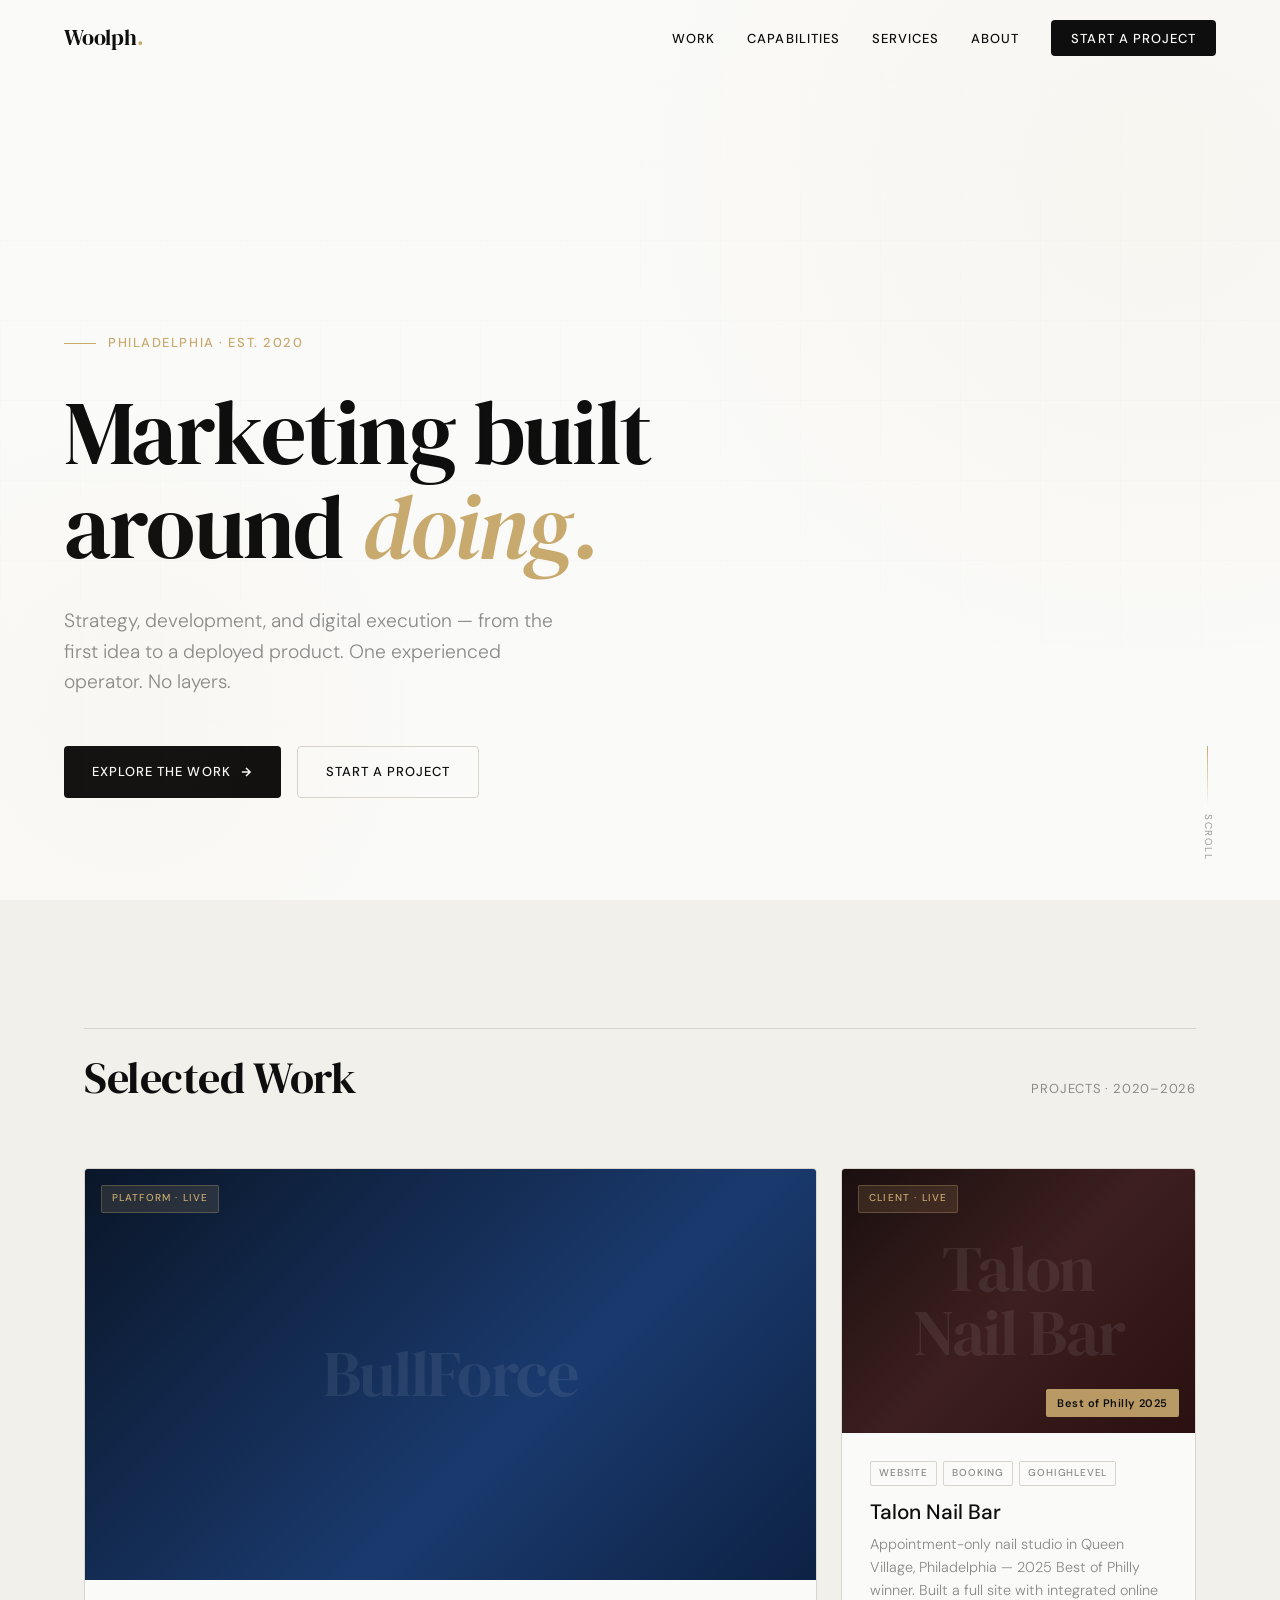
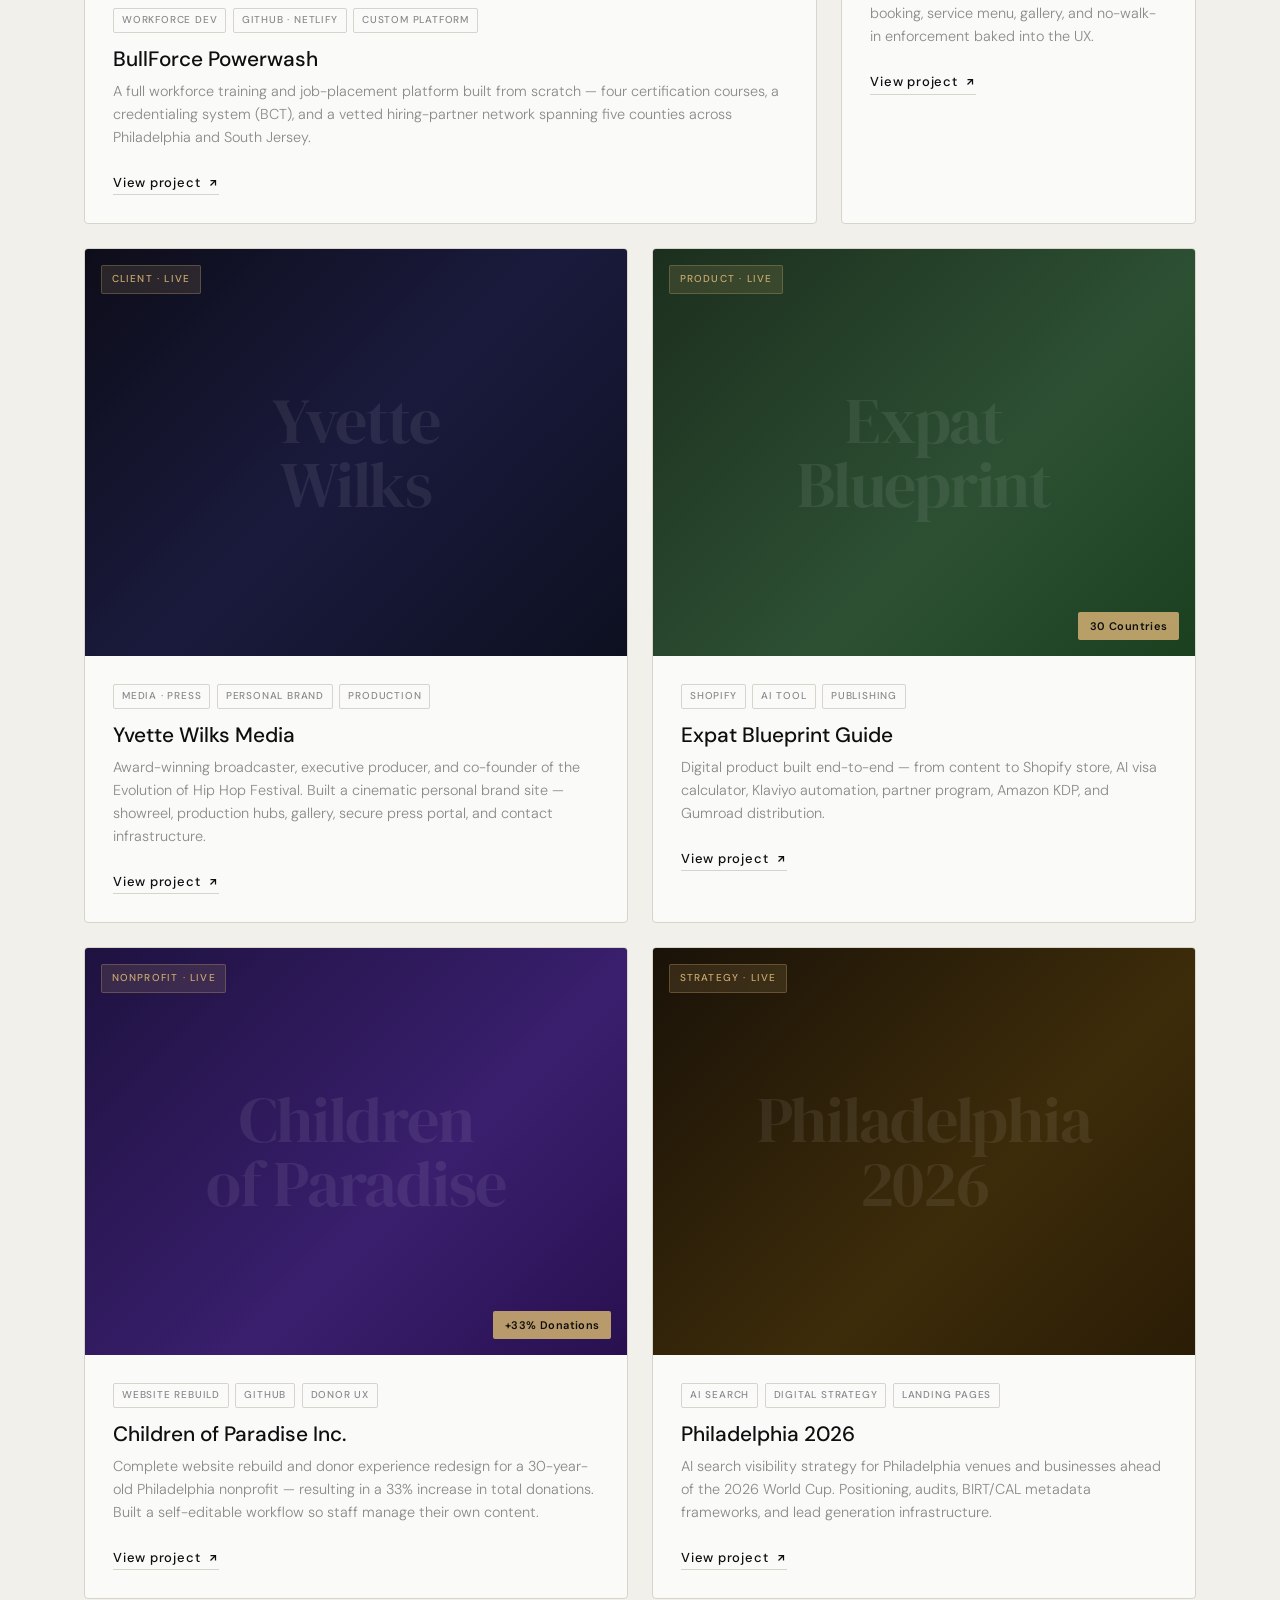
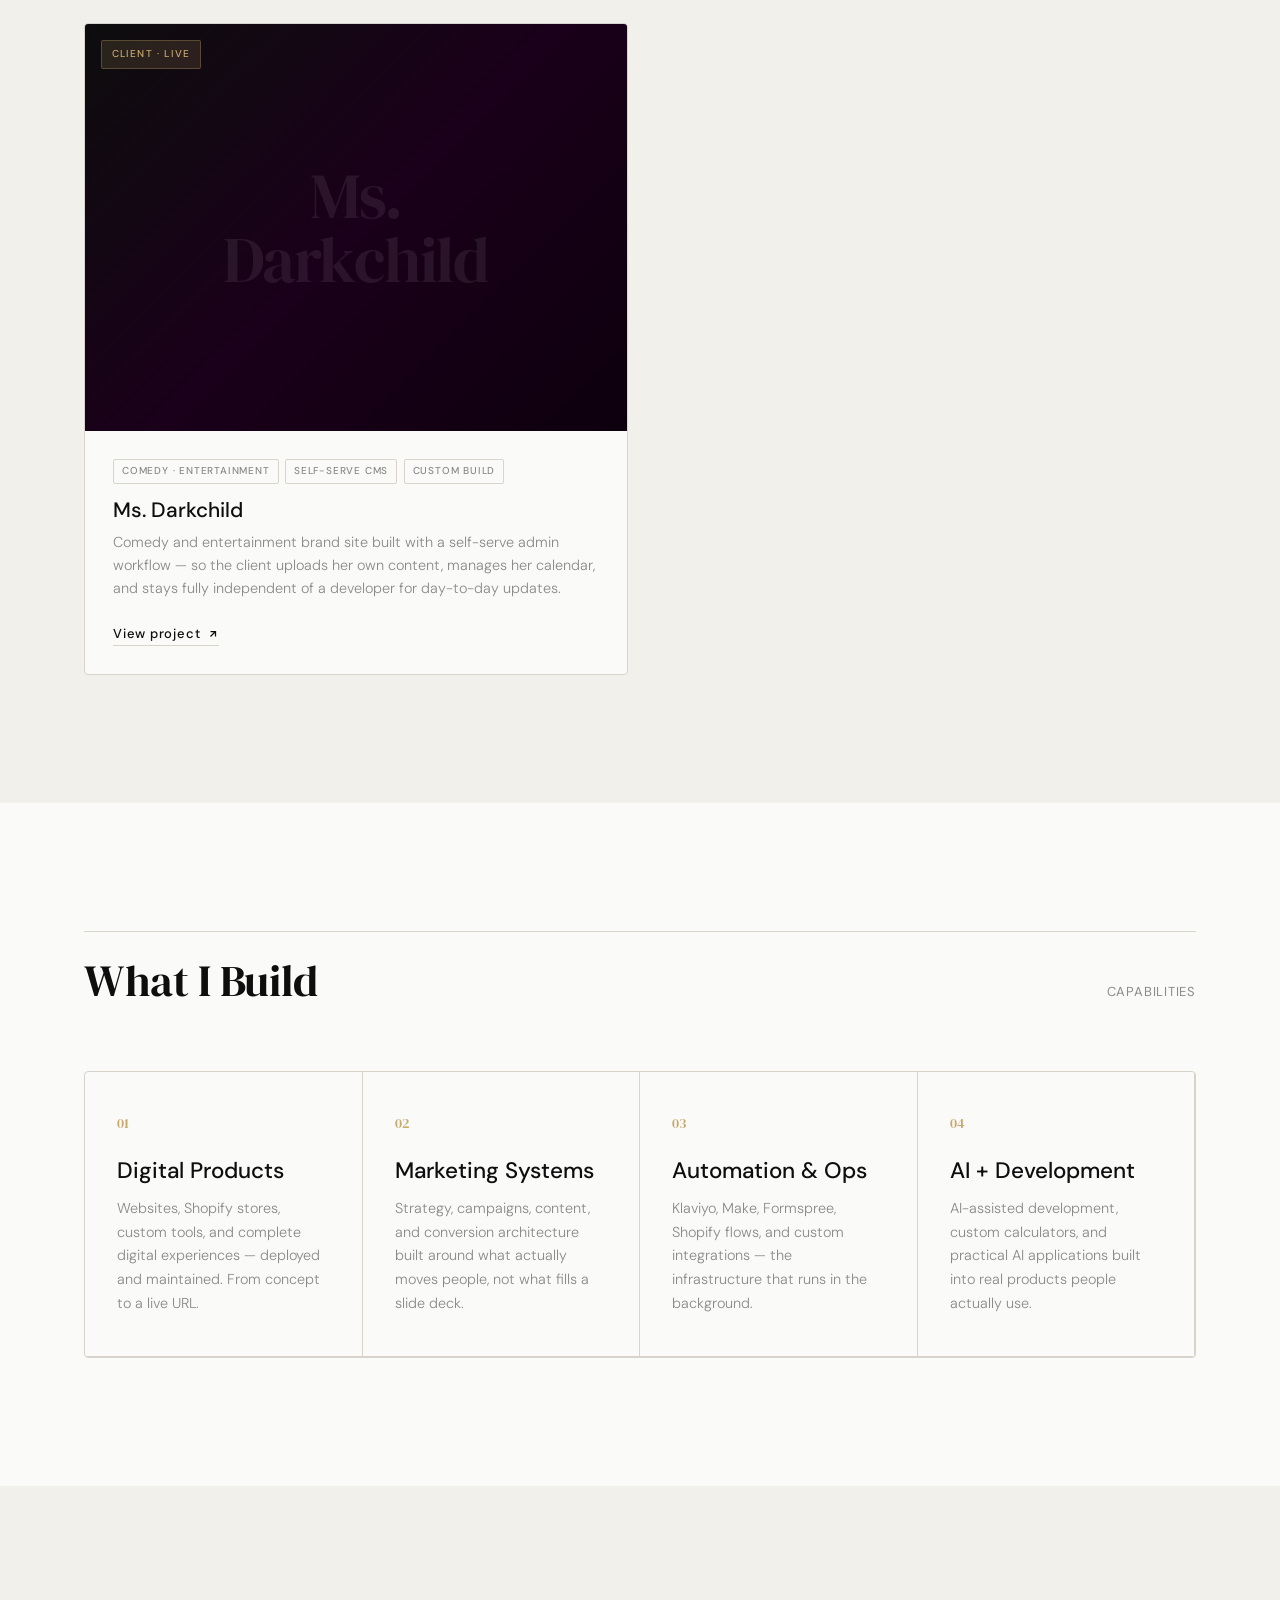
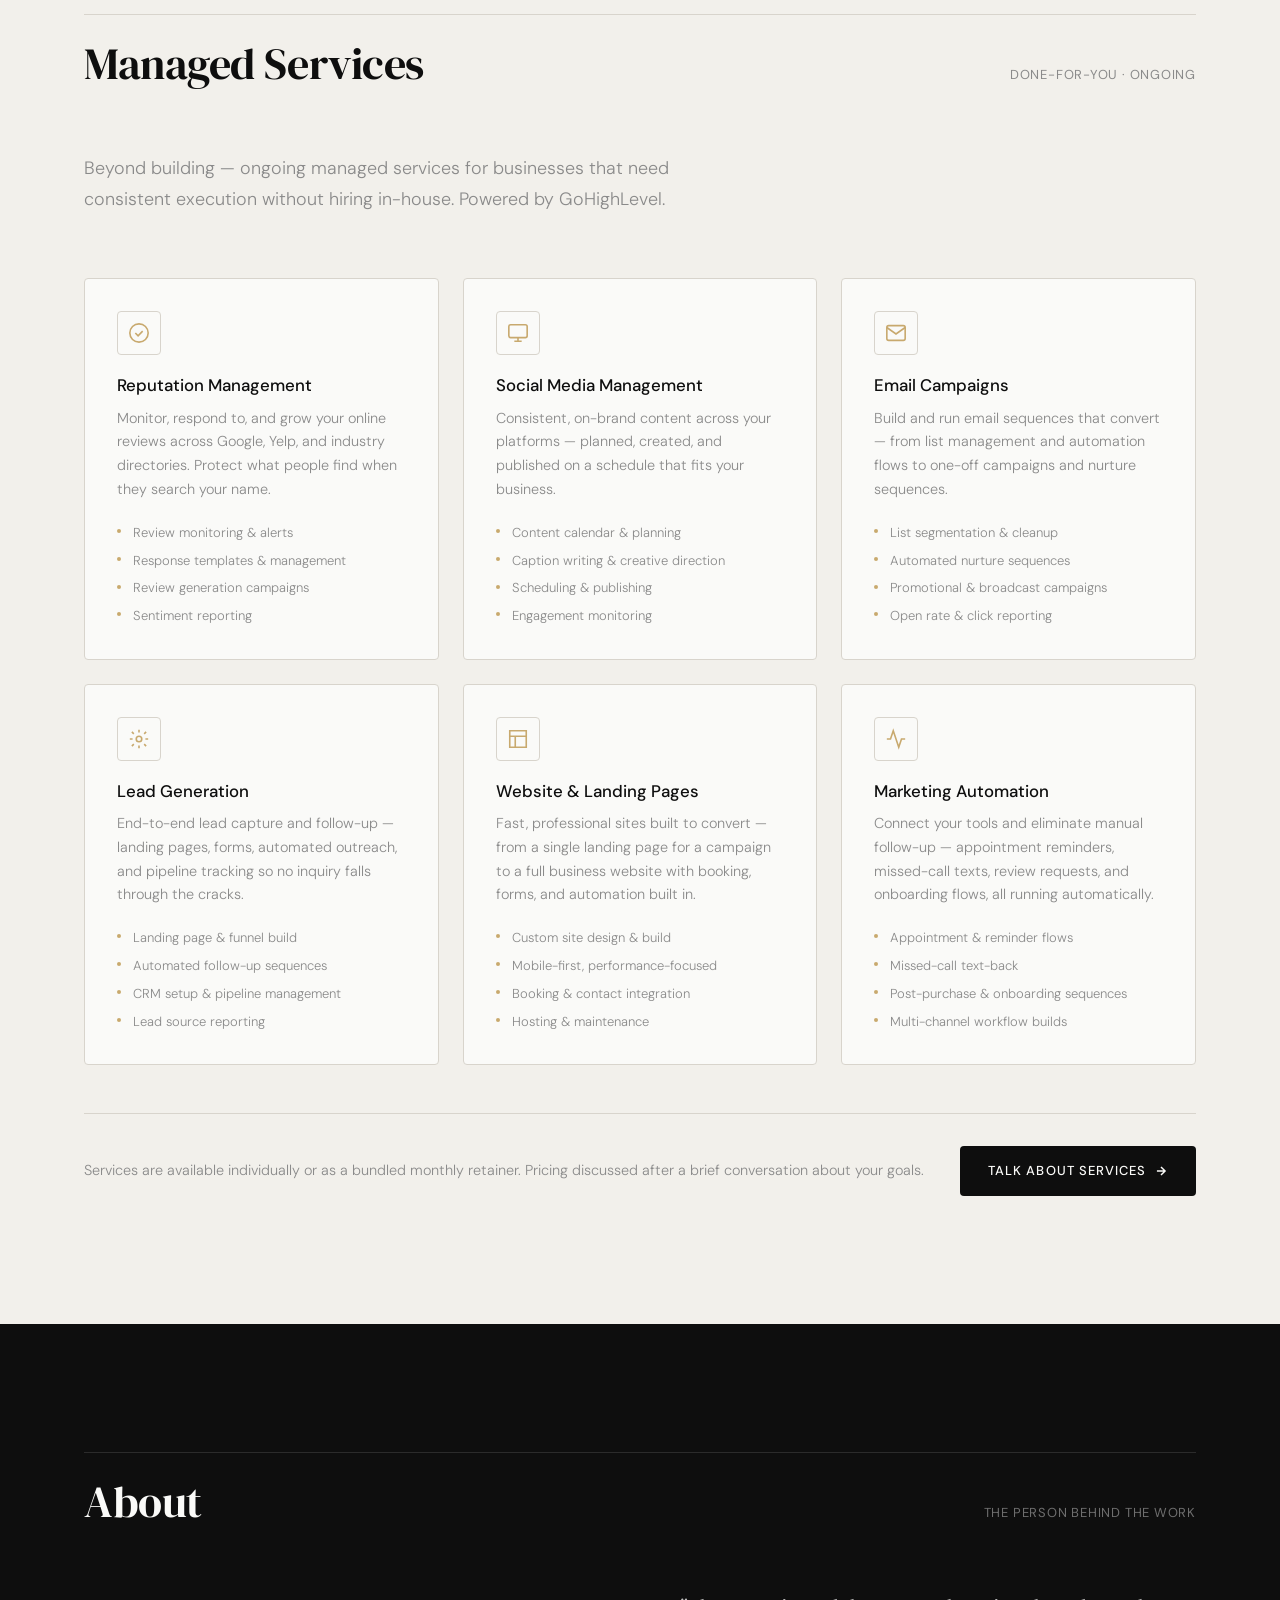
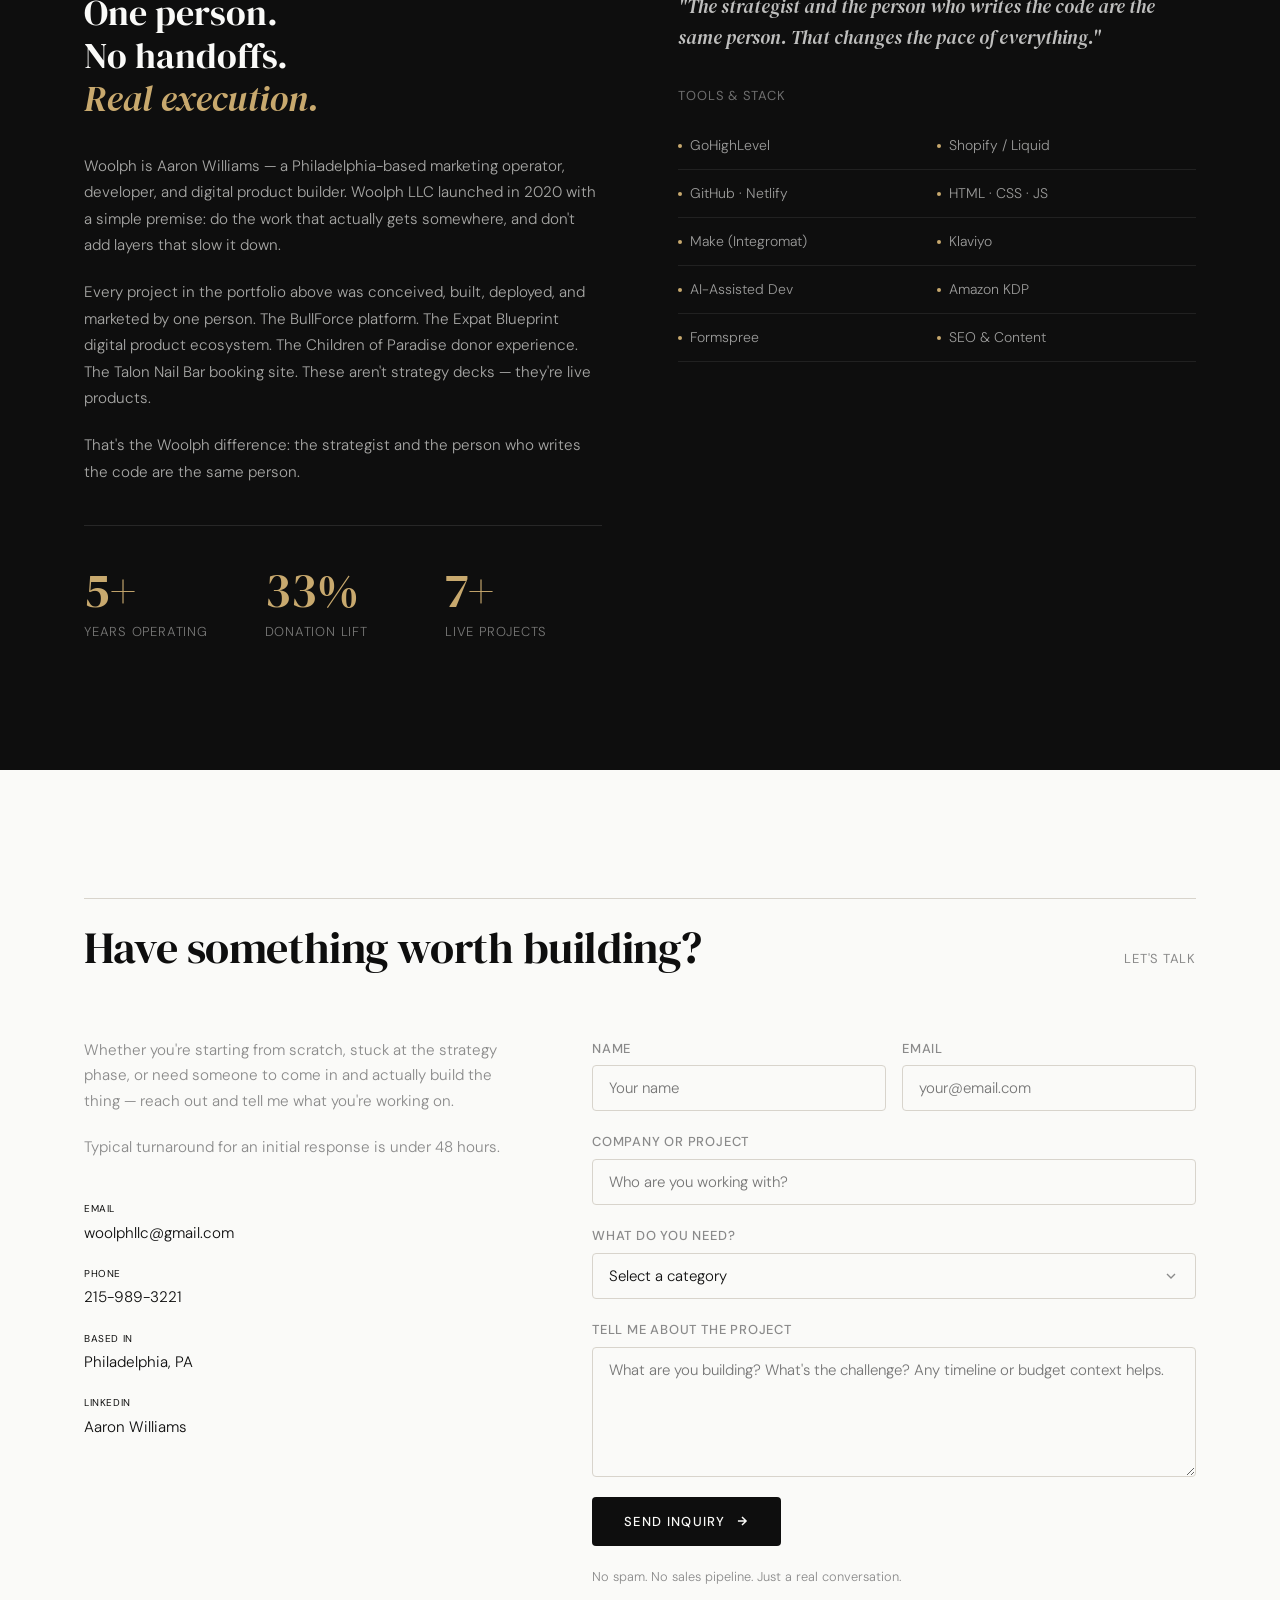
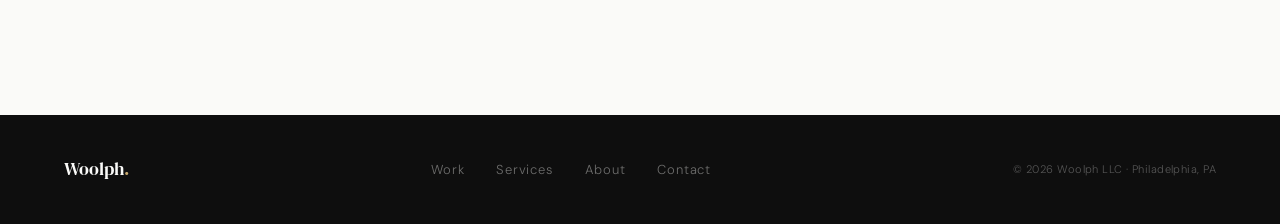
==== index.html @ f4474ef0 "Update Open Graph image and stylesheet/script paths" ====
<!DOCTYPE html>
<html lang="en">
<head>
  <meta charset="UTF-8" />
  <meta name="viewport" content="width=device-width, initial-scale=1.0" />
  <meta name="description" content="Woolph — Independent marketing strategy, development, and digital execution. Built from Philadelphia." />
  <meta name="theme-color" content="#0E0E0E" />

  <!-- Open Graph -->
  <meta property="og:title" content="Woolph — Marketing Built Around Doing" />
  <meta property="og:description" content="Independent marketing strategy, development, and digital execution for businesses and ideas that need to get somewhere." />
  <meta property="og:type" content="website" />
  <meta property="og:url" content="https://woolph.marketing" />
  <meta property="og:image" content="https://woolph.marketing/images/og-image.png" />
  <meta property="og:image:type" content="image/png" />
  <meta property="og:image:width" content="1200" />
  <meta property="og:image:height" content="630" />
  <meta property="og:image:alt" content="Woolph — Marketing built around doing." />

  <title>Woolph — Marketing Built Around Doing</title>

  <link rel="preconnect" href="https://fonts.googleapis.com" />
  <link rel="preconnect" href="https://fonts.gstatic.com" crossorigin />
  <link rel="stylesheet" href="style.css" />
</head>

<body>

  <!-- ═══════════════════════════════════════
       NAV
  ══════════════════════════════════════════ -->
  <nav id="nav" role="navigation" aria-label="Main navigation">
    <a href="#hero" class="nav-logo" aria-label="Woolph home">Woolph<span>.</span></a>

    <ul class="nav-links" role="list">
      <li><a href="#work">Work</a></li>
      <li><a href="#capabilities">Capabilities</a></li>
      <li><a href="#services">Services</a></li>
      <li><a href="#about">About</a></li>
      <li><a href="#contact" class="nav-cta">Start a project</a></li>
    </ul>

    <button class="nav-toggle" aria-label="Toggle menu" aria-expanded="false">
      <span></span>
      <span></span>
      <span></span>
    </button>
  </nav>

  <!-- ═══════════════════════════════════════
       HERO
  ══════════════════════════════════════════ -->
  <section id="hero" aria-label="Introduction">
    <div class="hero-bg" aria-hidden="true"></div>
    <div class="hero-grid" aria-hidden="true"></div>

    <div class="hero-kicker reveal">
      <span class="eyebrow">Philadelphia · Est. 2020</span>
    </div>

    <h1 class="display hero-headline reveal reveal-delay-1">
      Marketing built<br>around <em>doing.</em>
    </h1>

    <p class="hero-sub reveal reveal-delay-2">
      Strategy, development, and digital execution — from the first idea
      to a deployed product. One experienced operator. No layers.
    </p>

    <div class="hero-actions reveal reveal-delay-3">
      <a href="#work" class="btn-primary">
        Explore the work
        <svg width="14" height="14" viewBox="0 0 24 24" fill="none" stroke="currentColor" stroke-width="2.5" aria-hidden="true"><path d="M5 12h14M12 5l7 7-7 7"/></svg>
      </a>
      <a href="#contact" class="btn-secondary">Start a project</a>
    </div>

    <div class="hero-scroll" aria-hidden="true">
      <div class="scroll-line"></div>
      <span>Scroll</span>
    </div>
  </section>

  <!-- ═══════════════════════════════════════
       WORK
  ══════════════════════════════════════════ -->
  <section id="work" aria-label="Selected work">
    <div class="container">

      <div class="section-header reveal">
        <h2>Selected Work</h2>
        <span class="label">Projects · 2020–2026</span>
      </div>

      <div class="projects-grid">

        <!-- BullForce — FEATURED -->
        <article class="project-card featured reveal reveal-delay-1">
          <div class="project-visual pv-bullforce">
            <div class="project-visual-inner">
              <div class="project-mono">BullForce</div>
            </div>
            <span class="project-badge">Platform · Live</span>
          </div>
          <div class="project-body">
            <div class="project-meta">
              <div class="project-tags">
                <span class="project-tag">Workforce Dev</span>
                <span class="project-tag">GitHub · Netlify</span>
                <span class="project-tag">Custom Platform</span>
              </div>
            </div>
            <h3>BullForce Powerwash</h3>
            <p>
              A full workforce training and job-placement platform built from scratch —
              four certification courses, a credentialing system (BCT), and a vetted
              hiring-partner network spanning five counties across Philadelphia and South Jersey.
            </p>
            <a href="https://bullforce-powerwash.netlify.app/home.dc" target="_blank" rel="noopener" class="project-link">
              View project
              <svg width="12" height="12" viewBox="0 0 24 24" fill="none" stroke="currentColor" stroke-width="2.5" aria-hidden="true"><path d="M7 17L17 7M7 7h10v10"/></svg>
            </a>
          </div>
        </article>

        <!-- Talon Nail Bar — SECONDARY -->
        <article class="project-card secondary reveal reveal-delay-2">
          <div class="project-visual pv-talon">
            <div class="project-visual-inner">
              <div class="project-mono">Talon<br>Nail Bar</div>
            </div>
            <span class="project-badge">Client · Live</span>
            <span class="project-result">Best of Philly 2025</span>
          </div>
          <div class="project-body">
            <div class="project-meta">
              <div class="project-tags">
                <span class="project-tag">Website</span>
                <span class="project-tag">Booking</span>
                <span class="project-tag">GoHighLevel</span>
              </div>
            </div>
            <h3>Talon Nail Bar</h3>
            <p>
              Appointment-only nail studio in Queen Village, Philadelphia — 2025 Best of Philly winner.
              Built a full site with integrated online booking, service menu, gallery, and
              no-walk-in enforcement baked into the UX.
            </p>
            <a href="https://talon-nailbar.vibepreview.app" target="_blank" rel="noopener" class="project-link">
              View project
              <svg width="12" height="12" viewBox="0 0 24 24" fill="none" stroke="currentColor" stroke-width="2.5" aria-hidden="true"><path d="M7 17L17 7M7 7h10v10"/></svg>
            </a>
          </div>
        </article>

        <!-- Yvette Wilks — TERTIARY -->
        <article class="project-card tertiary reveal reveal-delay-1">
          <div class="project-visual pv-yvette">
            <div class="project-visual-inner">
              <div class="project-mono">Yvette<br>Wilks</div>
            </div>
            <span class="project-badge">Client · Live</span>
          </div>
          <div class="project-body">
            <div class="project-meta">
              <div class="project-tags">
                <span class="project-tag">Media · Press</span>
                <span class="project-tag">Personal Brand</span>
                <span class="project-tag">Production</span>
              </div>
            </div>
            <h3>Yvette Wilks Media</h3>
            <p>
              Award-winning broadcaster, executive producer, and co-founder of the Evolution
              of Hip Hop Festival. Built a cinematic personal brand site — showreel, production
              hubs, gallery, secure press portal, and contact infrastructure.
            </p>
            <a href="https://yvette-wilks-media.vibepreview.app" target="_blank" rel="noopener" class="project-link">
              View project
              <svg width="12" height="12" viewBox="0 0 24 24" fill="none" stroke="currentColor" stroke-width="2.5" aria-hidden="true"><path d="M7 17L17 7M7 7h10v10"/></svg>
            </a>
          </div>
        </article>

        <!-- Expat Blueprint — TERTIARY -->
        <article class="project-card tertiary reveal reveal-delay-2">
          <div class="project-visual pv-expat">
            <div class="project-visual-inner">
              <div class="project-mono">Expat<br>Blueprint</div>
            </div>
            <span class="project-badge">Product · Live</span>
            <span class="project-result">30 Countries</span>
          </div>
          <div class="project-body">
            <div class="project-meta">
              <div class="project-tags">
                <span class="project-tag">Shopify</span>
                <span class="project-tag">AI Tool</span>
                <span class="project-tag">Publishing</span>
              </div>
            </div>
            <h3>Expat Blueprint Guide</h3>
            <p>
              Digital product built end-to-end — from content to Shopify store,
              AI visa calculator, Klaviyo automation, partner program,
              Amazon KDP, and Gumroad distribution.
            </p>
            <a href="https://expatblueprintguide.store" target="_blank" rel="noopener" class="project-link">
              View project
              <svg width="12" height="12" viewBox="0 0 24 24" fill="none" stroke="currentColor" stroke-width="2.5" aria-hidden="true"><path d="M7 17L17 7M7 7h10v10"/></svg>
            </a>
          </div>
        </article>

        <!-- Children of Paradise — TERTIARY -->
        <article class="project-card tertiary reveal reveal-delay-1">
          <div class="project-visual pv-nonprofit">
            <div class="project-visual-inner">
              <div class="project-mono">Children<br>of Paradise</div>
            </div>
            <span class="project-badge">Nonprofit · Live</span>
            <span class="project-result">+33% Donations</span>
          </div>
          <div class="project-body">
            <div class="project-meta">
              <div class="project-tags">
                <span class="project-tag">Website Rebuild</span>
                <span class="project-tag">GitHub</span>
                <span class="project-tag">Donor UX</span>
              </div>
            </div>
            <h3>Children of Paradise Inc.</h3>
            <p>
              Complete website rebuild and donor experience redesign for a 30-year-old
              Philadelphia nonprofit — resulting in a 33% increase in total donations.
              Built a self-editable workflow so staff manage their own content.
            </p>
            <a href="https://childrenofparadiseinc.org" target="_blank" rel="noopener" class="project-link">
              View project
              <svg width="12" height="12" viewBox="0 0 24 24" fill="none" stroke="currentColor" stroke-width="2.5" aria-hidden="true"><path d="M7 17L17 7M7 7h10v10"/></svg>
            </a>
          </div>
        </article>

        <!-- Philadelphia 2026 — TERTIARY -->
        <article class="project-card tertiary reveal reveal-delay-2">
          <div class="project-visual pv-philly">
            <div class="project-visual-inner">
              <div class="project-mono">Philadelphia<br>2026</div>
            </div>
            <span class="project-badge">Strategy · Live</span>
          </div>
          <div class="project-body">
            <div class="project-meta">
              <div class="project-tags">
                <span class="project-tag">AI Search</span>
                <span class="project-tag">Digital Strategy</span>
                <span class="project-tag">Landing Pages</span>
              </div>
            </div>
            <h3>Philadelphia 2026</h3>
            <p>
              AI search visibility strategy for Philadelphia venues and businesses
              ahead of the 2026 World Cup. Positioning, audits, BIRT/CAL metadata
              frameworks, and lead generation infrastructure.
            </p>
            <a href="https://ready.woolph.marketing" target="_blank" rel="noopener" class="project-link">
              View project
              <svg width="12" height="12" viewBox="0 0 24 24" fill="none" stroke="currentColor" stroke-width="2.5" aria-hidden="true"><path d="M7 17L17 7M7 7h10v10"/></svg>
            </a>
          </div>
        </article>

        <!-- Ms. Darkchild — TERTIARY -->
        <article class="project-card tertiary reveal reveal-delay-1">
          <div class="project-visual pv-darkchild">
            <div class="project-visual-inner">
              <div class="project-mono">Ms.<br>Darkchild</div>
            </div>
            <span class="project-badge">Client · Live</span>
          </div>
          <div class="project-body">
            <div class="project-meta">
              <div class="project-tags">
                <span class="project-tag">Comedy · Entertainment</span>
                <span class="project-tag">Self-Serve CMS</span>
                <span class="project-tag">Custom Build</span>
              </div>
            </div>
            <h3>Ms. Darkchild</h3>
            <p>
              Comedy and entertainment brand site built with a self-serve admin workflow —
              so the client uploads her own content, manages her calendar, and stays
              fully independent of a developer for day-to-day updates.
            </p>
            <a href="https://msdarkchildcomedy.com" target="_blank" rel="noopener" class="project-link">
              View project
              <svg width="12" height="12" viewBox="0 0 24 24" fill="none" stroke="currentColor" stroke-width="2.5" aria-hidden="true"><path d="M7 17L17 7M7 7h10v10"/></svg>
            </a>
          </div>
        </article>

      </div><!-- /projects-grid -->
    </div>
  </section>

  <!-- ═══════════════════════════════════════
       CAPABILITIES
  ══════════════════════════════════════════ -->
  <section id="capabilities" aria-label="Capabilities">
    <div class="container">

      <div class="section-header reveal">
        <h2>What I Build</h2>
        <span class="label">Capabilities</span>
      </div>

      <div class="cap-grid">
        <div class="cap-item reveal reveal-delay-1">
          <span class="cap-num">01</span>
          <h3>Digital Products</h3>
          <p>Websites, Shopify stores, custom tools, and complete digital experiences — deployed and maintained. From concept to a live URL.</p>
        </div>
        <div class="cap-item reveal reveal-delay-2">
          <span class="cap-num">02</span>
          <h3>Marketing Systems</h3>
          <p>Strategy, campaigns, content, and conversion architecture built around what actually moves people, not what fills a slide deck.</p>
        </div>
        <div class="cap-item reveal reveal-delay-3">
          <span class="cap-num">03</span>
          <h3>Automation & Ops</h3>
          <p>Klaviyo, Make, Formspree, Shopify flows, and custom integrations — the infrastructure that runs in the background.</p>
        </div>
        <div class="cap-item reveal reveal-delay-4">
          <span class="cap-num">04</span>
          <h3>AI + Development</h3>
          <p>AI-assisted development, custom calculators, and practical AI applications built into real products people actually use.</p>
        </div>
      </div>

    </div>
  </section>

  <!-- ═══════════════════════════════════════
       SERVICES (GoHighLevel)
  ══════════════════════════════════════════ -->
  <section id="services" aria-label="Managed services">
    <div class="container">

      <div class="section-header reveal">
        <h2>Managed Services</h2>
        <span class="label">Done-for-you · Ongoing</span>
      </div>

      <p class="services-intro reveal">
        Beyond building — ongoing managed services for businesses that need consistent
        execution without hiring in-house. Powered by GoHighLevel.
      </p>

      <div class="services-grid">

        <div class="service-card reveal reveal-delay-1">
          <div class="service-icon" aria-hidden="true">
            <svg width="22" height="22" viewBox="0 0 24 24" fill="none" stroke="currentColor" stroke-width="1.75"><path d="M12 2C6.48 2 2 6.48 2 12s4.48 10 10 10 10-4.48 10-10S17.52 2 12 2z"/><path d="M8 12l3 3 5-5"/></svg>
          </div>
          <h3>Reputation Management</h3>
          <p>Monitor, respond to, and grow your online reviews across Google, Yelp, and industry directories. Protect what people find when they search your name.</p>
          <ul class="service-list">
            <li>Review monitoring &amp; alerts</li>
            <li>Response templates &amp; management</li>
            <li>Review generation campaigns</li>
            <li>Sentiment reporting</li>
          </ul>
        </div>

        <div class="service-card reveal reveal-delay-2">
          <div class="service-icon" aria-hidden="true">
            <svg width="22" height="22" viewBox="0 0 24 24" fill="none" stroke="currentColor" stroke-width="1.75"><rect x="2" y="3" width="20" height="14" rx="2"/><path d="M8 21h8M12 17v4"/></svg>
          </div>
          <h3>Social Media Management</h3>
          <p>Consistent, on-brand content across your platforms — planned, created, and published on a schedule that fits your business.</p>
          <ul class="service-list">
            <li>Content calendar &amp; planning</li>
            <li>Caption writing &amp; creative direction</li>
            <li>Scheduling &amp; publishing</li>
            <li>Engagement monitoring</li>
          </ul>
        </div>

        <div class="service-card reveal reveal-delay-3">
          <div class="service-icon" aria-hidden="true">
            <svg width="22" height="22" viewBox="0 0 24 24" fill="none" stroke="currentColor" stroke-width="1.75"><path d="M4 4h16c1.1 0 2 .9 2 2v12c0 1.1-.9 2-2 2H4c-1.1 0-2-.9-2-2V6c0-1.1.9-2 2-2z"/><polyline points="22,6 12,13 2,6"/></svg>
          </div>
          <h3>Email Campaigns</h3>
          <p>Build and run email sequences that convert — from list management and automation flows to one-off campaigns and nurture sequences.</p>
          <ul class="service-list">
            <li>List segmentation &amp; cleanup</li>
            <li>Automated nurture sequences</li>
            <li>Promotional &amp; broadcast campaigns</li>
            <li>Open rate &amp; click reporting</li>
          </ul>
        </div>

        <div class="service-card reveal reveal-delay-4">
          <div class="service-icon" aria-hidden="true">
            <svg width="22" height="22" viewBox="0 0 24 24" fill="none" stroke="currentColor" stroke-width="1.75"><circle cx="12" cy="12" r="3"/><path d="M12 2v3M12 19v3M4.22 4.22l2.12 2.12M17.66 17.66l2.12 2.12M2 12h3M19 12h3M4.22 19.78l2.12-2.12M17.66 6.34l2.12-2.12"/></svg>
          </div>
          <h3>Lead Generation</h3>
          <p>End-to-end lead capture and follow-up — landing pages, forms, automated outreach, and pipeline tracking so no inquiry falls through the cracks.</p>
          <ul class="service-list">
            <li>Landing page &amp; funnel build</li>
            <li>Automated follow-up sequences</li>
            <li>CRM setup &amp; pipeline management</li>
            <li>Lead source reporting</li>
          </ul>
        </div>

        <div class="service-card reveal reveal-delay-1">
          <div class="service-icon" aria-hidden="true">
            <svg width="22" height="22" viewBox="0 0 24 24" fill="none" stroke="currentColor" stroke-width="1.75"><path d="M3 3h18v18H3z"/><path d="M3 9h18M9 21V9"/></svg>
          </div>
          <h3>Website &amp; Landing Pages</h3>
          <p>Fast, professional sites built to convert — from a single landing page for a campaign to a full business website with booking, forms, and automation built in.</p>
          <ul class="service-list">
            <li>Custom site design &amp; build</li>
            <li>Mobile-first, performance-focused</li>
            <li>Booking &amp; contact integration</li>
            <li>Hosting &amp; maintenance</li>
          </ul>
        </div>

        <div class="service-card reveal reveal-delay-2">
          <div class="service-icon" aria-hidden="true">
            <svg width="22" height="22" viewBox="0 0 24 24" fill="none" stroke="currentColor" stroke-width="1.75"><polyline points="22 12 18 12 15 21 9 3 6 12 2 12"/></svg>
          </div>
          <h3>Marketing Automation</h3>
          <p>Connect your tools and eliminate manual follow-up — appointment reminders, missed-call texts, review requests, and onboarding flows, all running automatically.</p>
          <ul class="service-list">
            <li>Appointment &amp; reminder flows</li>
            <li>Missed-call text-back</li>
            <li>Post-purchase &amp; onboarding sequences</li>
            <li>Multi-channel workflow builds</li>
          </ul>
        </div>

      </div>

      <div class="services-cta reveal">
        <p>Services are available individually or as a bundled monthly retainer. Pricing discussed after a brief conversation about your goals.</p>
        <a href="#contact" class="btn-primary">
          Talk about services
          <svg width="14" height="14" viewBox="0 0 24 24" fill="none" stroke="currentColor" stroke-width="2.5" aria-hidden="true"><path d="M5 12h14M12 5l7 7-7 7"/></svg>
        </a>
      </div>

    </div>
  </section>

  <!-- ═══════════════════════════════════════
       ABOUT
  ══════════════════════════════════════════ -->
  <section id="about" aria-label="About Woolph">
    <div class="container">

      <div class="section-header reveal">
        <h2>About</h2>
        <span class="label">The person behind the work</span>
      </div>

      <div class="about-grid">

        <div>
          <p class="about-lead reveal">
            One person.<br>
            No handoffs.<br>
            <em>Real execution.</em>
          </p>

          <div class="about-body reveal reveal-delay-1">
            <p>
              Woolph is Aaron Williams — a Philadelphia-based marketing operator, developer,
              and digital product builder. Woolph LLC launched in 2020 with a simple premise:
              do the work that actually gets somewhere, and don't add layers that slow it down.
            </p>
            <p>
              Every project in the portfolio above was conceived, built, deployed, and marketed
              by one person. The BullForce platform. The Expat Blueprint digital product ecosystem.
              The Children of Paradise donor experience. The Talon Nail Bar booking site.
              These aren't strategy decks — they're live products.
            </p>
            <p>
              That's the Woolph difference: the strategist and the person who writes the code
              are the same person.
            </p>
          </div>

          <div class="stats-row reveal reveal-delay-2">
            <div class="stat-item">
              <div class="stat-num">5+</div>
              <div class="stat-label">Years operating</div>
            </div>
            <div class="stat-item">
              <div class="stat-num">33%</div>
              <div class="stat-label">Donation lift</div>
            </div>
            <div class="stat-item">
              <div class="stat-num">7+</div>
              <div class="stat-label">Live projects</div>
            </div>
          </div>
        </div>

        <div class="about-right">
          <p class="about-tagline reveal">
            "The strategist and the person who writes the code are the same person.
            That changes the pace of everything."
          </p>

          <p class="label reveal" style="margin-bottom: 1rem; margin-top: 0.5rem;">Tools &amp; stack</p>
          <ul class="stack-list reveal reveal-delay-1" role="list">
            <li>GoHighLevel</li>
            <li>Shopify / Liquid</li>
            <li>GitHub · Netlify</li>
            <li>HTML · CSS · JS</li>
            <li>Make (Integromat)</li>
            <li>Klaviyo</li>
            <li>AI-Assisted Dev</li>
            <li>Amazon KDP</li>
            <li>Formspree</li>
            <li>SEO &amp; Content</li>
          </ul>
        </div>

      </div>
    </div>
  </section>

  <!-- ═══════════════════════════════════════
       CONTACT
  ══════════════════════════════════════════ -->
  <section id="contact" aria-label="Contact">
    <div class="container">

      <div class="section-header reveal">
        <h2>Have something worth building?</h2>
        <span class="label">Let's talk</span>
      </div>

      <div class="contact-grid">

        <div class="contact-intro reveal">
          <p>
            Whether you're starting from scratch, stuck at the strategy phase,
            or need someone to come in and actually build the thing —
            reach out and tell me what you're working on.
          </p>
          <p>
            Typical turnaround for an initial response is under 48 hours.
          </p>

          <div class="contact-detail" style="margin-top: 2.5rem;">
            <div class="contact-item">
              <span class="label">Email</span>
              <a href="mailto:woolphllc@gmail.com">woolphllc@gmail.com</a>
            </div>
            <div class="contact-item">
              <span class="label">Phone</span>
              <a href="tel:2159893221">215-989-3221</a>
            </div>
            <div class="contact-item">
              <span class="label">Based in</span>
              <span>Philadelphia, PA</span>
            </div>
            <div class="contact-item">
              <span class="label">LinkedIn</span>
              <a href="https://linkedin.com/in/aaron-williams-388862427" target="_blank" rel="noopener">Aaron Williams</a>
            </div>
          </div>
        </div>

        <div class="reveal reveal-delay-1">
          <form
            id="contact-form"
            class="contact-form"
            action="https://formspree.io/f/YOUR_FORM_ID"
            method="POST"
            novalidate
          >
            <div class="form-row">
              <div class="form-group">
                <label for="name">Name</label>
                <input type="text" id="name" name="name" placeholder="Your name" required autocomplete="name" />
              </div>
              <div class="form-group">
                <label for="email">Email</label>
                <input type="email" id="email" name="email" placeholder="your@email.com" required autocomplete="email" />
              </div>
            </div>

            <div class="form-group">
              <label for="company">Company or project</label>
              <input type="text" id="company" name="company" placeholder="Who are you working with?" autocomplete="organization" />
            </div>

            <div class="form-group">
              <label for="service">What do you need?</label>
              <select id="service" name="service">
                <option value="" disabled selected>Select a category</option>
                <option value="website">Website or landing page</option>
                <option value="shopify">Shopify store or e-commerce</option>
                <option value="product">Digital product development</option>
                <option value="reputation">Reputation management</option>
                <option value="social">Social media management</option>
                <option value="email">Email campaigns</option>
                <option value="leads">Lead generation</option>
                <option value="automation">Marketing automation</option>
                <option value="strategy">Marketing strategy</option>
                <option value="other">Something else</option>
              </select>
            </div>

            <div class="form-group">
              <label for="message">Tell me about the project</label>
              <textarea id="message" name="message" placeholder="What are you building? What's the challenge? Any timeline or budget context helps." required></textarea>
            </div>

            <button type="submit" class="btn-submit">
              Send inquiry
              <svg width="14" height="14" viewBox="0 0 24 24" fill="none" stroke="currentColor" stroke-width="2.5" aria-hidden="true"><path d="M5 12h14M12 5l7 7-7 7"/></svg>
            </button>

            <p class="form-note">No spam. No sales pipeline. Just a real conversation.</p>
            <div id="form-status" class="form-status" role="alert" aria-live="polite"></div>
          </form>
        </div>

      </div>
    </div>
  </section>

  <!-- ═══════════════════════════════════════
       FOOTER
  ══════════════════════════════════════════ -->
  <footer role="contentinfo">
    <div class="footer-inner">
      <span class="footer-logo">Woolph<span>.</span></span>
      <ul class="footer-links" role="list">
        <li><a href="#work">Work</a></li>
        <li><a href="#services">Services</a></li>
        <li><a href="#about">About</a></li>
        <li><a href="#contact">Contact</a></li>
      </ul>
      <span class="footer-copy">&copy; 2026 Woolph LLC · Philadelphia, PA</span>
    </div>
  </footer>

  <script src="main.js" defer></script>
</body>
</html>
---- style.css ----
/* ============================================
   WOOLPH MARKETING — style.css
   ============================================ */

@import url('https://fonts.googleapis.com/css2?family=DM+Serif+Display:ital@0;1&family=DM+Sans:ital,opsz,wght@0,9..40,300;0,9..40,400;0,9..40,500;0,9..40,600;1,9..40,300&display=swap');

/* ============================================
   TOKENS
   ============================================ */
:root {
  --ink:       #0E0E0E;
  --ash:       #F2F0EB;
  --mid:       #8A8A8A;
  --rule:      #D8D4CC;
  --paper:     #FAFAF8;
  --accent:    #C8A96E;
  --accent-dk: #9E7D44;

  --display: clamp(3rem, 7vw, 6.5rem);
  --h2:      clamp(1.75rem, 3.5vw, 2.75rem);
  --h3:      clamp(1.1rem, 2vw, 1.4rem);
  --body:    1rem;
  --small:   0.8125rem;

  --section-pad: clamp(5rem, 10vw, 9rem);
  --gutter:      clamp(1.25rem, 5vw, 4rem);
  --card-r: 4px;
  --ease: cubic-bezier(0.25, 0.1, 0.25, 1);
  --fast: 200ms;
  --med:  400ms;
}

/* ============================================
   RESET & BASE
   ============================================ */
*, *::before, *::after { box-sizing: border-box; margin: 0; padding: 0; }
html { scroll-behavior: smooth; font-size: 16px; }
body {
  font-family: 'DM Sans', system-ui, sans-serif;
  font-size: var(--body);
  font-weight: 300;
  line-height: 1.65;
  color: var(--ink);
  background: var(--paper);
  -webkit-font-smoothing: antialiased;
}
img { display: block; max-width: 100%; }
a { color: inherit; text-decoration: none; }
button { font-family: inherit; cursor: pointer; border: none; background: none; }

/* ============================================
   TYPOGRAPHY
   ============================================ */
.display {
  font-family: 'DM Serif Display', Georgia, serif;
  font-size: var(--display);
  font-weight: 400;
  line-height: 1.05;
  letter-spacing: -0.02em;
}
.display em { font-style: italic; color: var(--accent); }

h2, .h2 {
  font-family: 'DM Serif Display', Georgia, serif;
  font-size: var(--h2);
  font-weight: 400;
  line-height: 1.15;
  letter-spacing: -0.01em;
}
h3, .h3 {
  font-family: 'DM Sans', system-ui, sans-serif;
  font-size: var(--h3);
  font-weight: 500;
  line-height: 1.3;
}
.eyebrow {
  font-size: var(--small);
  font-weight: 500;
  letter-spacing: 0.12em;
  text-transform: uppercase;
  color: var(--accent);
}
.label {
  font-size: var(--small);
  font-weight: 400;
  color: var(--mid);
  letter-spacing: 0.06em;
  text-transform: uppercase;
}

/* ============================================
   LAYOUT
   ============================================ */
.container { max-width: 1240px; margin: 0 auto; padding: 0 var(--gutter); }
section { padding: var(--section-pad) 0; }

.section-header {
  display: flex;
  align-items: baseline;
  justify-content: space-between;
  gap: 2rem;
  border-top: 1px solid var(--rule);
  padding-top: 1.5rem;
  margin-bottom: clamp(2.5rem, 5vw, 4.5rem);
  flex-wrap: wrap;
}
.section-header h2 { flex: 1; min-width: 200px; }

/* ============================================
   NAV
   ============================================ */
#nav {
  position: fixed;
  top: 0; left: 0; right: 0;
  z-index: 100;
  padding: 1.25rem var(--gutter);
  display: flex;
  align-items: center;
  justify-content: space-between;
  transition: background var(--med) var(--ease), backdrop-filter var(--med) var(--ease);
}
#nav.scrolled {
  background: rgba(250,250,248,0.92);
  backdrop-filter: blur(12px);
  -webkit-backdrop-filter: blur(12px);
  border-bottom: 1px solid var(--rule);
}
.nav-logo {
  font-family: 'DM Serif Display', Georgia, serif;
  font-size: 1.35rem;
  letter-spacing: -0.01em;
  color: var(--ink);
}
.nav-logo span { color: var(--accent); }
.nav-links {
  display: flex;
  align-items: center;
  gap: 2rem;
  list-style: none;
}
.nav-links a {
  font-size: var(--small);
  font-weight: 500;
  letter-spacing: 0.08em;
  text-transform: uppercase;
  color: var(--ink);
  transition: color var(--fast);
}
.nav-links a:hover { color: var(--accent); }
.nav-cta {
  background: var(--ink);
  color: var(--paper) !important;
  padding: 0.6rem 1.25rem;
  border-radius: var(--card-r);
  transition: background var(--fast) !important;
}
.nav-cta:hover { background: var(--accent) !important; }
.nav-toggle {
  display: none;
  flex-direction: column;
  gap: 5px;
  width: 24px;
  cursor: pointer;
}
.nav-toggle span {
  display: block;
  height: 1.5px;
  background: var(--ink);
  transition: transform var(--fast), opacity var(--fast);
}

/* ============================================
   HERO
   ============================================ */
#hero {
  min-height: 100svh;
  display: flex;
  flex-direction: column;
  justify-content: flex-end;
  padding: 0 var(--gutter) clamp(4rem, 8vw, 7rem);
  position: relative;
  overflow: hidden;
}
.hero-bg {
  position: absolute; inset: 0;
  background:
    radial-gradient(ellipse 60% 80% at 90% 20%, rgba(200,169,110,0.06) 0%, transparent 70%),
    radial-gradient(ellipse 40% 60% at 10% 80%, rgba(200,169,110,0.04) 0%, transparent 60%);
  pointer-events: none;
}
.hero-grid {
  position: absolute; inset: 0;
  background-image:
    linear-gradient(rgba(14,14,14,0.035) 1px, transparent 1px),
    linear-gradient(90deg, rgba(14,14,14,0.035) 1px, transparent 1px);
  background-size: 80px 80px;
  pointer-events: none;
  mask-image: linear-gradient(to bottom, transparent 0%, rgba(0,0,0,0.3) 40%, transparent 100%);
}
.hero-kicker { display: flex; align-items: center; gap: 0.75rem; margin-bottom: 2rem; }
.hero-kicker::before { content: ''; display: block; width: 2rem; height: 1px; background: var(--accent); }
.hero-headline { max-width: 900px; margin-bottom: 2rem; }
.hero-sub {
  max-width: 520px;
  font-size: clamp(1rem, 1.5vw, 1.2rem);
  font-weight: 300;
  color: var(--mid);
  line-height: 1.6;
  margin-bottom: 3rem;
}
.hero-actions { display: flex; gap: 1rem; flex-wrap: wrap; }

.btn-primary {
  display: inline-flex;
  align-items: center;
  gap: 0.5rem;
  background: var(--ink);
  color: var(--paper);
  font-size: var(--small);
  font-weight: 500;
  letter-spacing: 0.08em;
  text-transform: uppercase;
  padding: 0.875rem 1.75rem;
  border-radius: var(--card-r);
  transition: background var(--fast), transform var(--fast);
}
.btn-primary:hover { background: var(--accent); transform: translateY(-1px); }

.btn-secondary {
  display: inline-flex;
  align-items: center;
  gap: 0.5rem;
  border: 1px solid var(--rule);
  color: var(--ink);
  font-size: var(--small);
  font-weight: 500;
  letter-spacing: 0.08em;
  text-transform: uppercase;
  padding: 0.875rem 1.75rem;
  border-radius: var(--card-r);
  transition: border-color var(--fast), transform var(--fast);
}
.btn-secondary:hover { border-color: var(--ink); transform: translateY(-1px); }

.hero-scroll {
  position: absolute;
  bottom: 2.5rem; right: var(--gutter);
  display: flex; flex-direction: column; align-items: center; gap: 0.5rem;
}
.hero-scroll span {
  font-size: 10px; letter-spacing: 0.15em; text-transform: uppercase; color: var(--mid);
  writing-mode: vertical-rl;
}
.scroll-line {
  width: 1px; height: 60px;
  background: linear-gradient(to bottom, var(--accent), transparent);
  animation: scrollPulse 2s ease-in-out infinite;
}
@keyframes scrollPulse {
  0%, 100% { opacity: 0.4; } 50% { opacity: 1; }
}

/* ============================================
   WORK
   ============================================ */
#work { background: var(--ash); }

.projects-grid {
  display: grid;
  grid-template-columns: repeat(12, 1fr);
  gap: 1.5rem;
}
.project-card {
  background: var(--paper);
  border-radius: var(--card-r);
  overflow: hidden;
  border: 1px solid var(--rule);
  transition: transform var(--med) var(--ease), box-shadow var(--med) var(--ease);
}
.project-card:hover {
  transform: translateY(-4px);
  box-shadow: 0 16px 40px rgba(14,14,14,0.08);
}
.project-card.featured  { grid-column: span 8; }
.project-card.secondary { grid-column: span 4; }
.project-card.tertiary  { grid-column: span 6; }

.project-visual {
  aspect-ratio: 16/9;
  background: var(--ink);
  position: relative;
  overflow: hidden;
  display: flex; align-items: center; justify-content: center;
}
.project-card.secondary .project-visual,
.project-card.tertiary  .project-visual { aspect-ratio: 4/3; }

/* Project visual backgrounds */
.pv-bullforce  { background: linear-gradient(135deg, #0a1628 0%, #1a3a6e 60%, #0d2244 100%); }
.pv-talon      { background: linear-gradient(135deg, #1a0f0f 0%, #3d1f1f 50%, #2a1010 100%); }
.pv-yvette     { background: linear-gradient(135deg, #0d0d1a 0%, #1a1a3d 50%, #0d1020 100%); }
.pv-expat      { background: linear-gradient(135deg, #1c2f1e 0%, #2d5033 60%, #1a4020 100%); }
.pv-nonprofit  { background: linear-gradient(135deg, #1e1240 0%, #3a1f6e 60%, #281050 100%); }
.pv-philly     { background: linear-gradient(135deg, #1a1208 0%, #3d2c0a 60%, #2a1c06 100%); }
.pv-darkchild  { background: linear-gradient(135deg, #0d0d0d 0%, #1a001a 50%, #0d000d 100%); }

.project-visual-inner {
  position: absolute; inset: 0;
  display: flex; align-items: center; justify-content: center;
  padding: 2rem;
}
.project-mono {
  font-family: 'DM Serif Display', Georgia, serif;
  font-size: clamp(2rem, 5vw, 4rem);
  color: rgba(255,255,255,0.08);
  letter-spacing: -0.02em;
  text-align: center;
  user-select: none;
  line-height: 1;
}
.project-badge {
  position: absolute; top: 1rem; left: 1rem;
  background: rgba(200,169,110,0.15);
  border: 1px solid rgba(200,169,110,0.3);
  color: var(--accent);
  font-size: 10px; font-weight: 500;
  letter-spacing: 0.12em; text-transform: uppercase;
  padding: 0.3rem 0.6rem; border-radius: 2px;
}
.project-result {
  position: absolute; bottom: 1rem; right: 1rem;
  background: rgba(200,169,110,0.9);
  color: var(--ink);
  font-size: 11px; font-weight: 600;
  padding: 0.3rem 0.7rem; border-radius: 2px;
  letter-spacing: 0.04em;
}
.project-body { padding: 1.75rem; }
.project-meta { display: flex; align-items: center; justify-content: space-between; margin-bottom: 0.75rem; }
.project-tags { display: flex; gap: 0.4rem; flex-wrap: wrap; }
.project-tag {
  font-size: 10px; font-weight: 500;
  letter-spacing: 0.08em; text-transform: uppercase;
  color: var(--mid); border: 1px solid var(--rule);
  padding: 0.2rem 0.5rem; border-radius: 2px;
}
.project-body h3 { font-size: clamp(1.05rem, 1.8vw, 1.3rem); margin-bottom: 0.5rem; }
.project-body p { font-size: 0.9rem; color: var(--mid); line-height: 1.6; margin-bottom: 1.25rem; }
.project-link {
  display: inline-flex; align-items: center; gap: 0.4rem;
  font-size: var(--small); font-weight: 500;
  letter-spacing: 0.06em; color: var(--ink);
  border-bottom: 1px solid var(--rule); padding-bottom: 1px;
  transition: border-color var(--fast), color var(--fast);
}
.project-link:hover { color: var(--accent); border-color: var(--accent); }
.project-link:hover svg { transform: translate(2px, -2px); }
.project-link svg { transition: transform var(--fast); }

/* ============================================
   CAPABILITIES
   ============================================ */
.cap-grid {
  display: grid;
  grid-template-columns: repeat(auto-fit, minmax(240px, 1fr));
  gap: 0;
  border: 1px solid var(--rule);
  border-radius: var(--card-r);
  overflow: hidden;
}
.cap-item {
  padding: 2.5rem 2rem;
  border-right: 1px solid var(--rule);
  border-bottom: 1px solid var(--rule);
  transition: background var(--fast);
}
.cap-item:hover { background: var(--ash); }
.cap-num {
  font-family: 'DM Serif Display', Georgia, serif;
  font-size: 0.9rem; color: var(--accent);
  margin-bottom: 1.25rem; display: block;
}
.cap-item h3 { margin-bottom: 0.75rem; }
.cap-item p { font-size: 0.9rem; color: var(--mid); line-height: 1.65; }

/* ============================================
   SERVICES
   ============================================ */
#services { background: var(--ash); }

#services .section-header { border-color: var(--rule); }

.services-intro {
  font-size: clamp(1rem, 1.4vw, 1.15rem);
  color: var(--mid);
  max-width: 620px;
  line-height: 1.7;
  margin-bottom: clamp(2.5rem, 5vw, 4rem);
}

.services-grid {
  display: grid;
  grid-template-columns: repeat(auto-fit, minmax(320px, 1fr));
  gap: 1.5rem;
  margin-bottom: 3rem;
}

.service-card {
  background: var(--paper);
  border: 1px solid var(--rule);
  border-radius: var(--card-r);
  padding: 2rem;
  transition: transform var(--med) var(--ease), box-shadow var(--med) var(--ease);
}
.service-card:hover {
  transform: translateY(-3px);
  box-shadow: 0 12px 32px rgba(14,14,14,0.07);
}

.service-icon {
  width: 44px; height: 44px;
  border: 1px solid var(--rule);
  border-radius: var(--card-r);
  display: flex; align-items: center; justify-content: center;
  margin-bottom: 1.25rem;
  color: var(--accent);
  transition: background var(--fast), border-color var(--fast);
}
.service-card:hover .service-icon {
  background: var(--ink);
  border-color: var(--ink);
  color: var(--accent);
}

.service-card h3 {
  font-size: 1.05rem;
  margin-bottom: 0.6rem;
}
.service-card > p {
  font-size: 0.9rem;
  color: var(--mid);
  line-height: 1.65;
  margin-bottom: 1.25rem;
}

.service-list {
  list-style: none;
  display: flex;
  flex-direction: column;
  gap: 0.4rem;
}
.service-list li {
  font-size: 0.8125rem;
  color: var(--mid);
  padding-left: 1rem;
  position: relative;
}
.service-list li::before {
  content: '';
  position: absolute; left: 0; top: 0.55em;
  width: 4px; height: 4px;
  border-radius: 50%;
  background: var(--accent);
}

.services-cta {
  display: flex;
  align-items: center;
  gap: 2rem;
  padding-top: 2rem;
  border-top: 1px solid var(--rule);
  flex-wrap: wrap;
}
.services-cta p {
  flex: 1;
  min-width: 220px;
  font-size: 0.9rem;
  color: var(--mid);
  line-height: 1.6;
}

/* ============================================
   ABOUT
   ============================================ */
#about { background: var(--ink); color: var(--paper); }
#about .section-header { border-color: rgba(255,255,255,0.12); }
#about .label { color: rgba(255,255,255,0.4); }

.about-grid {
  display: grid;
  grid-template-columns: 1fr 1fr;
  gap: clamp(3rem, 6vw, 6rem);
  align-items: start;
}
.about-lead {
  font-family: 'DM Serif Display', Georgia, serif;
  font-size: clamp(1.5rem, 3vw, 2.25rem);
  font-weight: 400; line-height: 1.2;
  color: var(--paper); margin-bottom: 2rem;
}
.about-lead em { font-style: italic; color: var(--accent); }
.about-body p { color: rgba(250,250,248,0.65); line-height: 1.75; margin-bottom: 1.25rem; font-size: 0.95rem; }

.stats-row {
  display: grid; grid-template-columns: repeat(3, 1fr); gap: 1.5rem;
  padding-top: 2.5rem; border-top: 1px solid rgba(255,255,255,0.1);
  margin-top: 2.5rem;
}
.stat-num {
  font-family: 'DM Serif Display', Georgia, serif;
  font-size: clamp(2rem, 4vw, 3rem);
  color: var(--accent); line-height: 1; margin-bottom: 0.4rem;
}
.stat-label { font-size: var(--small); color: rgba(250,250,248,0.45); letter-spacing: 0.06em; text-transform: uppercase; }

.about-tagline {
  font-size: clamp(1rem, 1.5vw, 1.2rem);
  color: rgba(250,250,248,0.75); line-height: 1.6; margin-bottom: 2rem;
  font-style: italic; font-family: 'DM Serif Display', Georgia, serif;
}
.stack-list {
  list-style: none;
  display: grid; grid-template-columns: 1fr 1fr; gap: 0;
}
.stack-list li {
  padding: 0.75rem 0;
  border-bottom: 1px solid rgba(255,255,255,0.08);
  font-size: 0.875rem; color: rgba(250,250,248,0.6);
  display: flex; align-items: center; gap: 0.5rem;
}
.stack-list li::before {
  content: ''; width: 4px; height: 4px;
  border-radius: 50%; background: var(--accent); flex-shrink: 0;
}

/* ============================================
   CONTACT
   ============================================ */
.contact-grid {
  display: grid; grid-template-columns: 1fr 1.4fr;
  gap: clamp(3rem, 6vw, 6rem); align-items: start;
}
.contact-intro p { color: var(--mid); line-height: 1.7; margin-bottom: 1.25rem; font-size: 0.95rem; }
.contact-detail { display: flex; flex-direction: column; gap: 1.25rem; }
.contact-item { display: flex; flex-direction: column; gap: 0.2rem; }
.contact-item .label { font-size: 10px; }
.contact-item a, .contact-item span { font-size: 0.95rem; color: var(--ink); transition: color var(--fast); }
.contact-item a:hover { color: var(--accent); }

.contact-form { display: flex; flex-direction: column; gap: 1.25rem; }
.form-row { display: grid; grid-template-columns: 1fr 1fr; gap: 1rem; }
.form-group { display: flex; flex-direction: column; gap: 0.4rem; }
.form-group label {
  font-size: var(--small); font-weight: 500;
  letter-spacing: 0.06em; text-transform: uppercase; color: var(--mid);
}
.form-group input,
.form-group select,
.form-group textarea {
  font-family: 'DM Sans', system-ui, sans-serif;
  font-size: 0.9375rem; font-weight: 300; color: var(--ink);
  background: var(--paper); border: 1px solid var(--rule);
  border-radius: var(--card-r); padding: 0.75rem 1rem;
  transition: border-color var(--fast), box-shadow var(--fast);
  outline: none; width: 100%;
}
.form-group input:focus,
.form-group select:focus,
.form-group textarea:focus {
  border-color: var(--accent);
  box-shadow: 0 0 0 3px rgba(200,169,110,0.12);
}
.form-group textarea { resize: vertical; min-height: 130px; }
.form-group select {
  appearance: none;
  background-image: url("data:image/svg+xml,%3Csvg xmlns='http://www.w3.org/2000/svg' width='16' height='16' viewBox='0 0 24 24' fill='none' stroke='%238A8A8A' stroke-width='2'%3E%3Cpath d='M6 9l6 6 6-6'/%3E%3C/svg%3E");
  background-repeat: no-repeat; background-position: right 1rem center;
  padding-right: 2.5rem;
}
.btn-submit {
  display: inline-flex; align-items: center; gap: 0.6rem;
  background: var(--ink); color: var(--paper);
  font-family: 'DM Sans', system-ui, sans-serif;
  font-size: var(--small); font-weight: 500;
  letter-spacing: 0.1em; text-transform: uppercase;
  padding: 1rem 2rem; border-radius: var(--card-r);
  border: none; cursor: pointer;
  transition: background var(--fast), transform var(--fast);
  align-self: flex-start;
}
.btn-submit:hover { background: var(--accent); transform: translateY(-1px); }
.form-note { font-size: 0.8rem; color: var(--mid); }
.form-status { display: none; padding: 1rem; border-radius: var(--card-r); font-size: 0.9rem; }
.form-status.success { display: block; background: rgba(200,169,110,0.1); border: 1px solid rgba(200,169,110,0.3); color: var(--accent-dk); }
.form-status.error   { display: block; background: rgba(200,50,50,0.08);  border: 1px solid rgba(200,50,50,0.2);  color: #a83232; }

/* ============================================
   FOOTER
   ============================================ */
footer { background: var(--ink); color: rgba(250,250,248,0.5); padding: 2.5rem var(--gutter); }
.footer-inner {
  max-width: 1240px; margin: 0 auto;
  display: flex; align-items: center; justify-content: space-between;
  flex-wrap: wrap; gap: 1rem;
}
.footer-logo { font-family: 'DM Serif Display', Georgia, serif; font-size: 1.1rem; color: var(--paper); }
.footer-logo span { color: var(--accent); }
.footer-links { display: flex; gap: 2rem; list-style: none; }
.footer-links a { font-size: var(--small); color: rgba(250,250,248,0.4); letter-spacing: 0.06em; transition: color var(--fast); }
.footer-links a:hover { color: var(--accent); }
.footer-copy { font-size: 11px; letter-spacing: 0.04em; color: rgba(250,250,248,0.3); }

/* ============================================
   SCROLL REVEAL
   ============================================ */
.reveal { opacity: 0; transform: translateY(24px); transition: opacity 0.7s var(--ease), transform 0.7s var(--ease); }
.reveal.visible { opacity: 1; transform: none; }
.reveal-delay-1 { transition-delay: 0.1s; }
.reveal-delay-2 { transition-delay: 0.2s; }
.reveal-delay-3 { transition-delay: 0.3s; }
.reveal-delay-4 { transition-delay: 0.4s; }

/* ============================================
   RESPONSIVE
   ============================================ */
@media (max-width: 1024px) {
  .services-grid { grid-template-columns: repeat(auto-fit, minmax(280px, 1fr)); }
}

@media (max-width: 900px) {
  .project-card.featured,
  .project-card.secondary,
  .project-card.tertiary { grid-column: span 12; }
  .about-grid { grid-template-columns: 1fr; }
  .contact-grid { grid-template-columns: 1fr; }
  .form-row { grid-template-columns: 1fr; }
  .services-grid { grid-template-columns: 1fr; }
  .services-cta { flex-direction: column; align-items: flex-start; }

  .nav-links {
    display: none;
    position: fixed; inset: 0;
    background: var(--paper);
    flex-direction: column; align-items: center; justify-content: center;
    gap: 2.5rem;
  }
  .nav-links.open { display: flex; }
  .nav-links a { font-size: 1.1rem; }
  .nav-toggle { display: flex; z-index: 200; }
}

@media (max-width: 600px) {
  .stats-row { grid-template-columns: 1fr 1fr; }
  .hero-actions { flex-direction: column; align-items: flex-start; }
  .stack-list { grid-template-columns: 1fr; }
}

@media (prefers-reduced-motion: reduce) {
  *, *::before, *::after { animation-duration: 0.01ms !important; transition-duration: 0.01ms !important; }
  .reveal { opacity: 1; transform: none; }
}
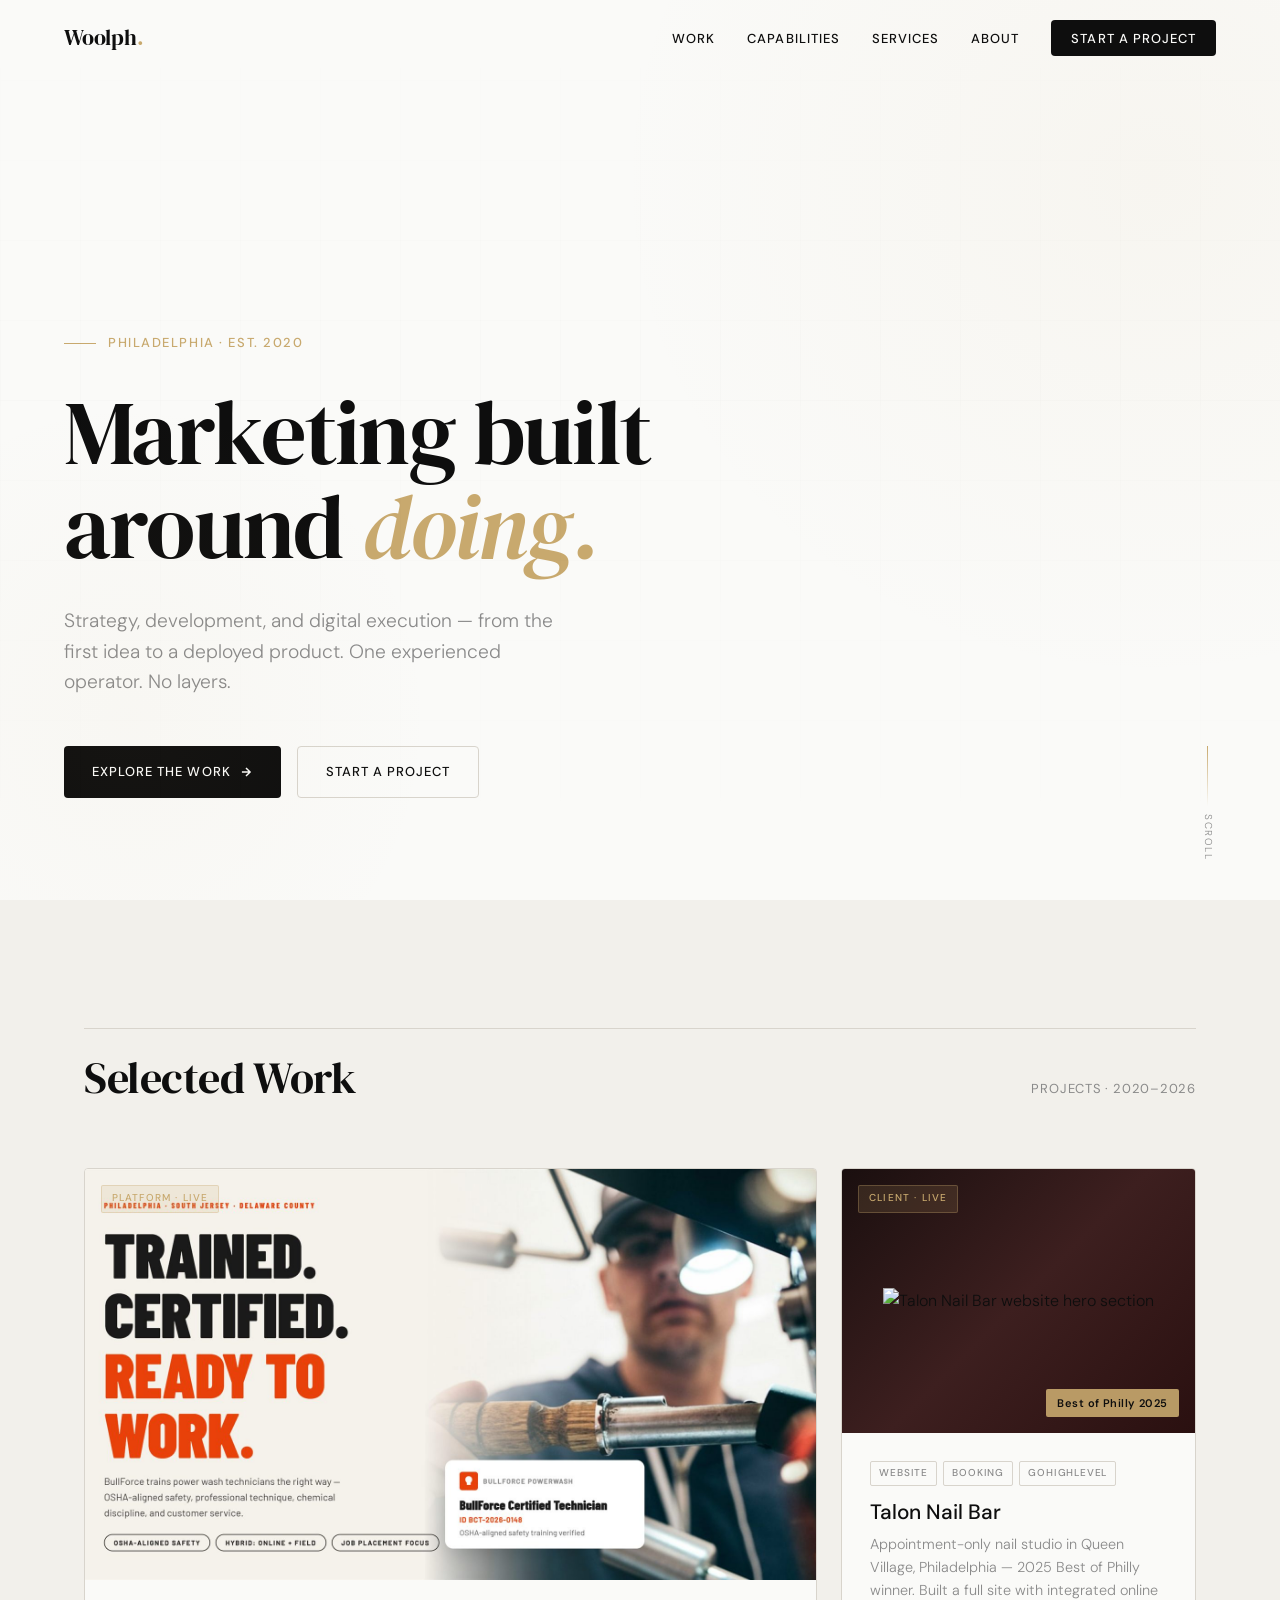
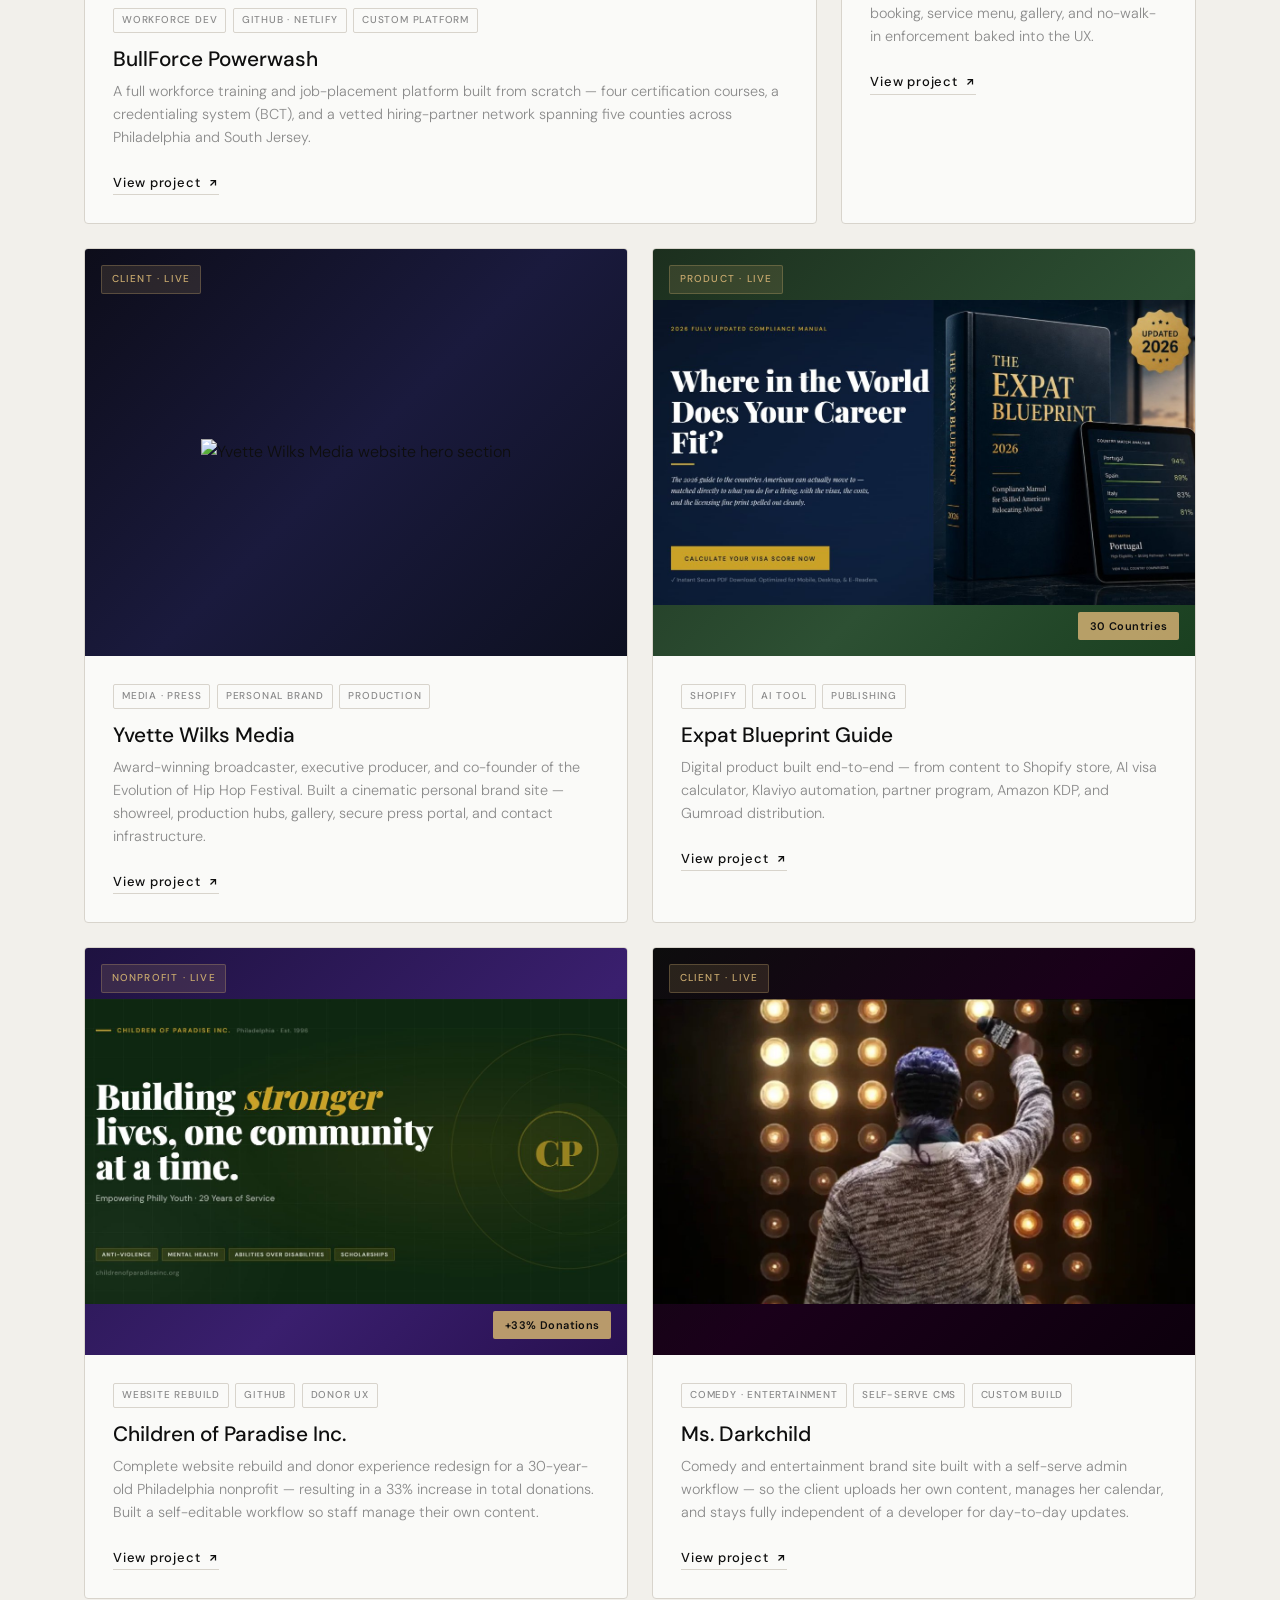
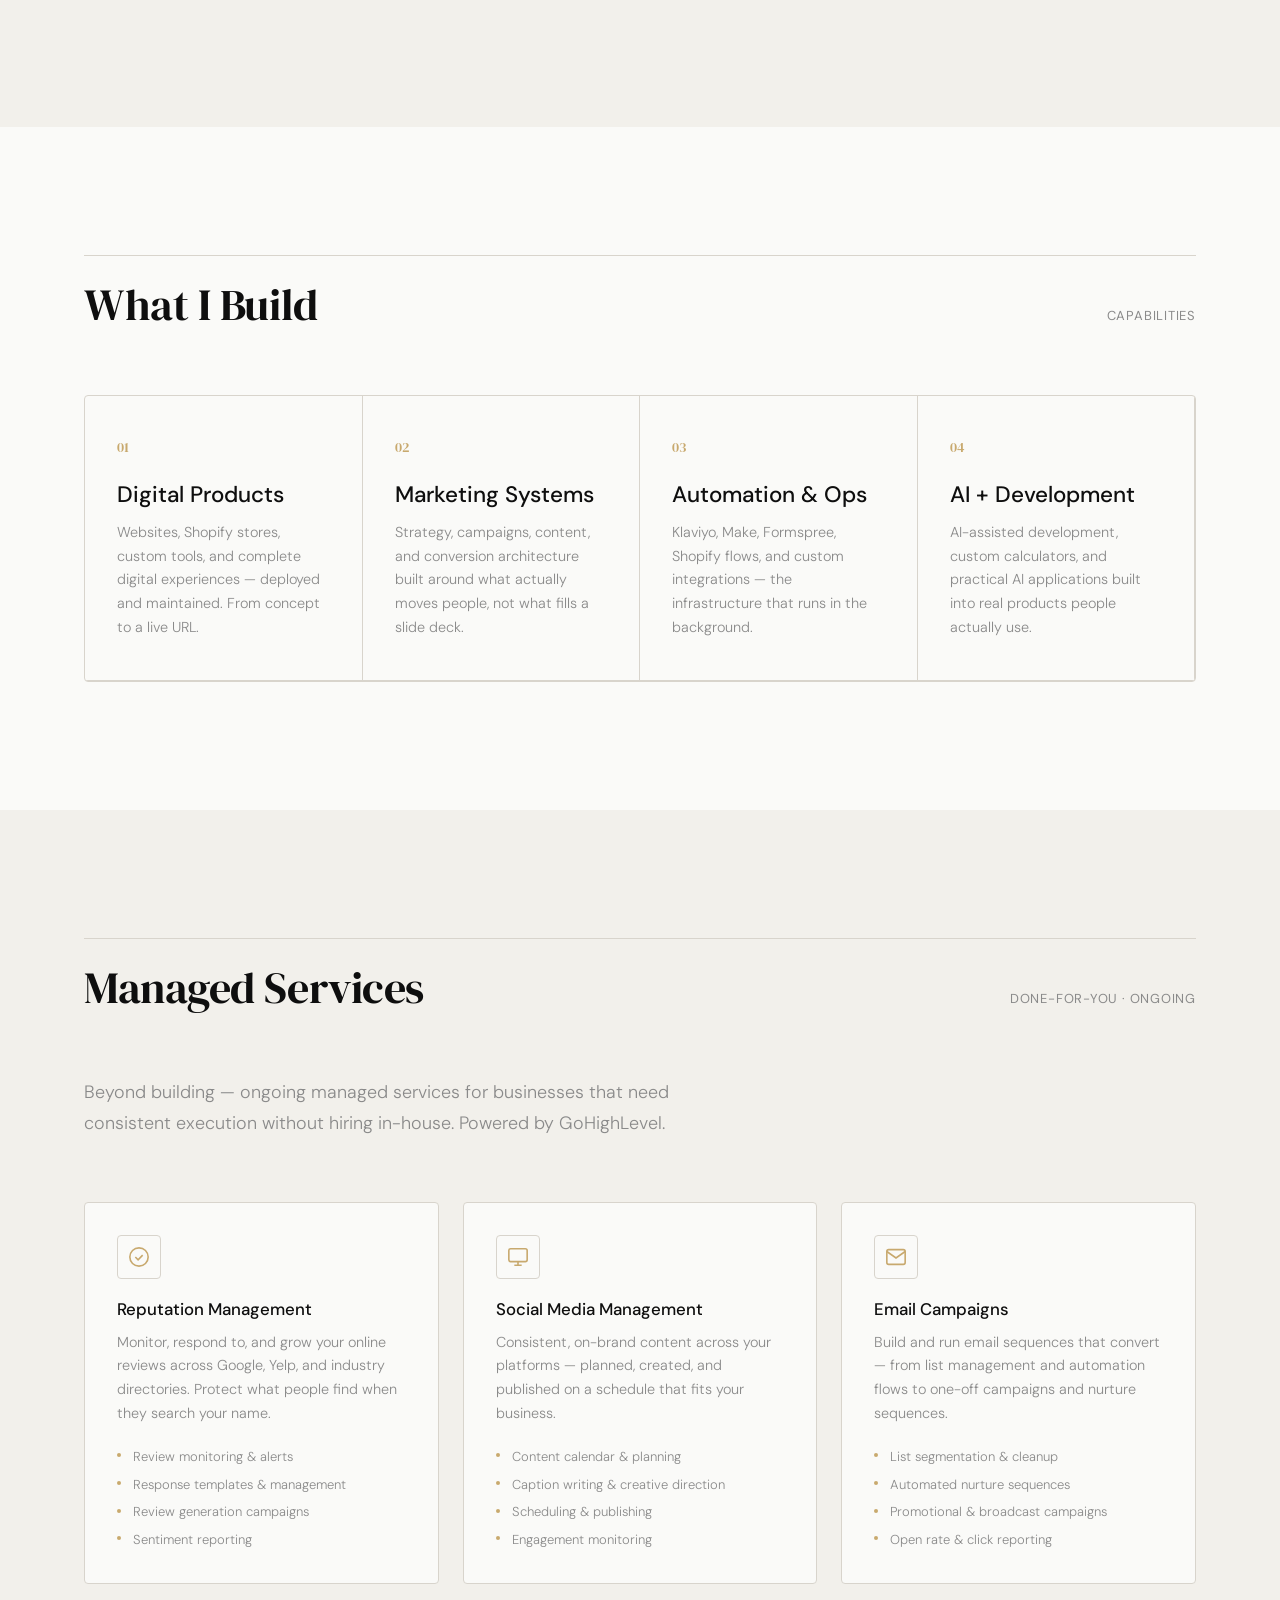
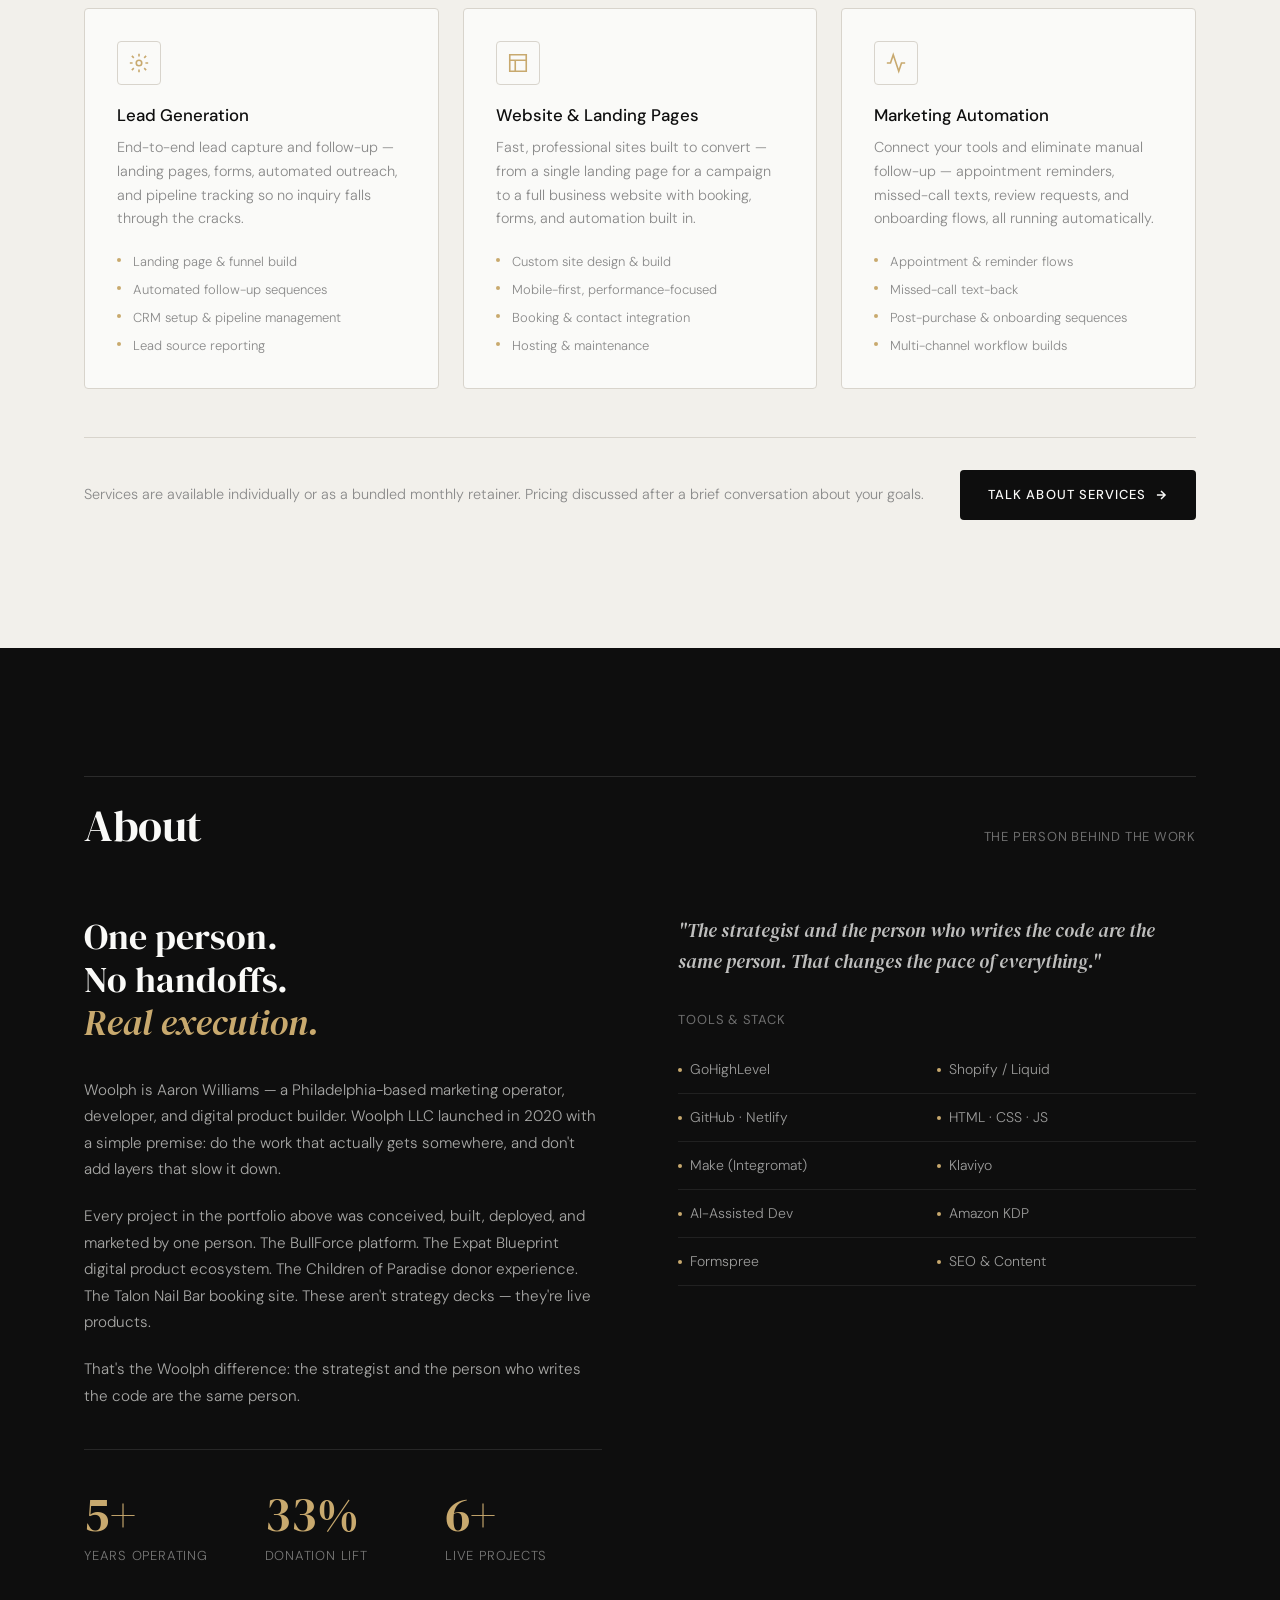
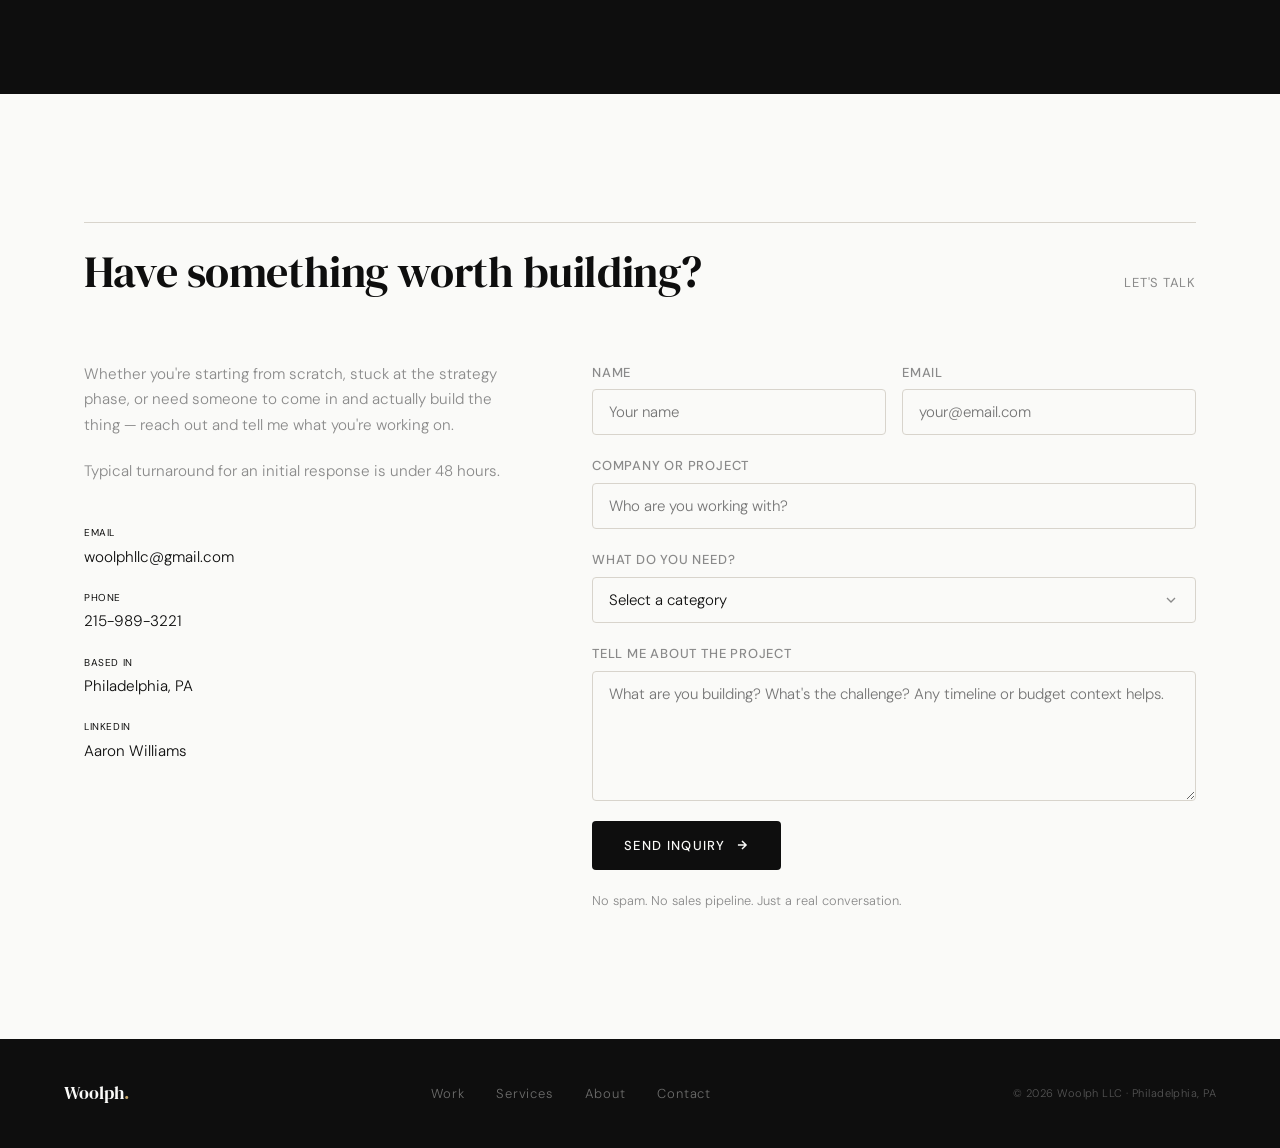
==== commit e95cec92: "Replace project visual text with images Updated project cards to use images instead of text for visu" ====
--- a/index.html
+++ b/index.html
@@ -97,9 +97,7 @@
         <!-- BullForce — FEATURED -->
         <article class="project-card featured reveal reveal-delay-1">
           <div class="project-visual pv-bullforce">
-            <div class="project-visual-inner">
-              <div class="project-mono">BullForce</div>
-            </div>
+            <img src="images/bullforce-card.jpg" alt="BullForce Powerwash platform screenshot" class="project-img" />
             <span class="project-badge">Platform · Live</span>
           </div>
           <div class="project-body">
@@ -126,9 +124,7 @@
         <!-- Talon Nail Bar — SECONDARY -->
         <article class="project-card secondary reveal reveal-delay-2">
           <div class="project-visual pv-talon">
-            <div class="project-visual-inner">
-              <div class="project-mono">Talon<br>Nail Bar</div>
-            </div>
+            <img src="images/talon-card.jpg" alt="Talon Nail Bar website hero section" class="project-img" />
             <span class="project-badge">Client · Live</span>
             <span class="project-result">Best of Philly 2025</span>
           </div>
@@ -156,9 +152,7 @@
         <!-- Yvette Wilks — TERTIARY -->
         <article class="project-card tertiary reveal reveal-delay-1">
           <div class="project-visual pv-yvette">
-            <div class="project-visual-inner">
-              <div class="project-mono">Yvette<br>Wilks</div>
-            </div>
+            <img src="images/yvette-card.jpg" alt="Yvette Wilks Media website hero section" class="project-img" />
             <span class="project-badge">Client · Live</span>
           </div>
           <div class="project-body">
@@ -185,9 +179,7 @@
         <!-- Expat Blueprint — TERTIARY -->
         <article class="project-card tertiary reveal reveal-delay-2">
           <div class="project-visual pv-expat">
-            <div class="project-visual-inner">
-              <div class="project-mono">Expat<br>Blueprint</div>
-            </div>
+            <img src="images/expat-card.jpg" alt="Expat Blueprint Guide product screenshot" class="project-img" />
             <span class="project-badge">Product · Live</span>
             <span class="project-result">30 Countries</span>
           </div>
@@ -215,9 +207,7 @@
         <!-- Children of Paradise — TERTIARY -->
         <article class="project-card tertiary reveal reveal-delay-1">
           <div class="project-visual pv-nonprofit">
-            <div class="project-visual-inner">
-              <div class="project-mono">Children<br>of Paradise</div>
-            </div>
+            <img src="images/cop-card.jpg" alt="Children of Paradise Inc. website screenshot" class="project-img" />
             <span class="project-badge">Nonprofit · Live</span>
             <span class="project-result">+33% Donations</span>
           </div>
@@ -242,41 +232,10 @@
           </div>
         </article>
 
-        <!-- Philadelphia 2026 — TERTIARY -->
-        <article class="project-card tertiary reveal reveal-delay-2">
-          <div class="project-visual pv-philly">
-            <div class="project-visual-inner">
-              <div class="project-mono">Philadelphia<br>2026</div>
-            </div>
-            <span class="project-badge">Strategy · Live</span>
-          </div>
-          <div class="project-body">
-            <div class="project-meta">
-              <div class="project-tags">
-                <span class="project-tag">AI Search</span>
-                <span class="project-tag">Digital Strategy</span>
-                <span class="project-tag">Landing Pages</span>
-              </div>
-            </div>
-            <h3>Philadelphia 2026</h3>
-            <p>
-              AI search visibility strategy for Philadelphia venues and businesses
-              ahead of the 2026 World Cup. Positioning, audits, BIRT/CAL metadata
-              frameworks, and lead generation infrastructure.
-            </p>
-            <a href="https://ready.woolph.marketing" target="_blank" rel="noopener" class="project-link">
-              View project
-              <svg width="12" height="12" viewBox="0 0 24 24" fill="none" stroke="currentColor" stroke-width="2.5" aria-hidden="true"><path d="M7 17L17 7M7 7h10v10"/></svg>
-            </a>
-          </div>
-        </article>
-
         <!-- Ms. Darkchild — TERTIARY -->
         <article class="project-card tertiary reveal reveal-delay-1">
           <div class="project-visual pv-darkchild">
-            <div class="project-visual-inner">
-              <div class="project-mono">Ms.<br>Darkchild</div>
-            </div>
+            <img src="images/darkchild-card.jpg" alt="Ms. Darkchild comedy brand site screenshot" class="project-img" />
             <span class="project-badge">Client · Live</span>
           </div>
           <div class="project-body">
@@ -504,7 +463,7 @@
               <div class="stat-label">Donation lift</div>
             </div>
             <div class="stat-item">
-              <div class="stat-num">7+</div>
+              <div class="stat-num">6+</div>
               <div class="stat-label">Live projects</div>
             </div>
           </div>
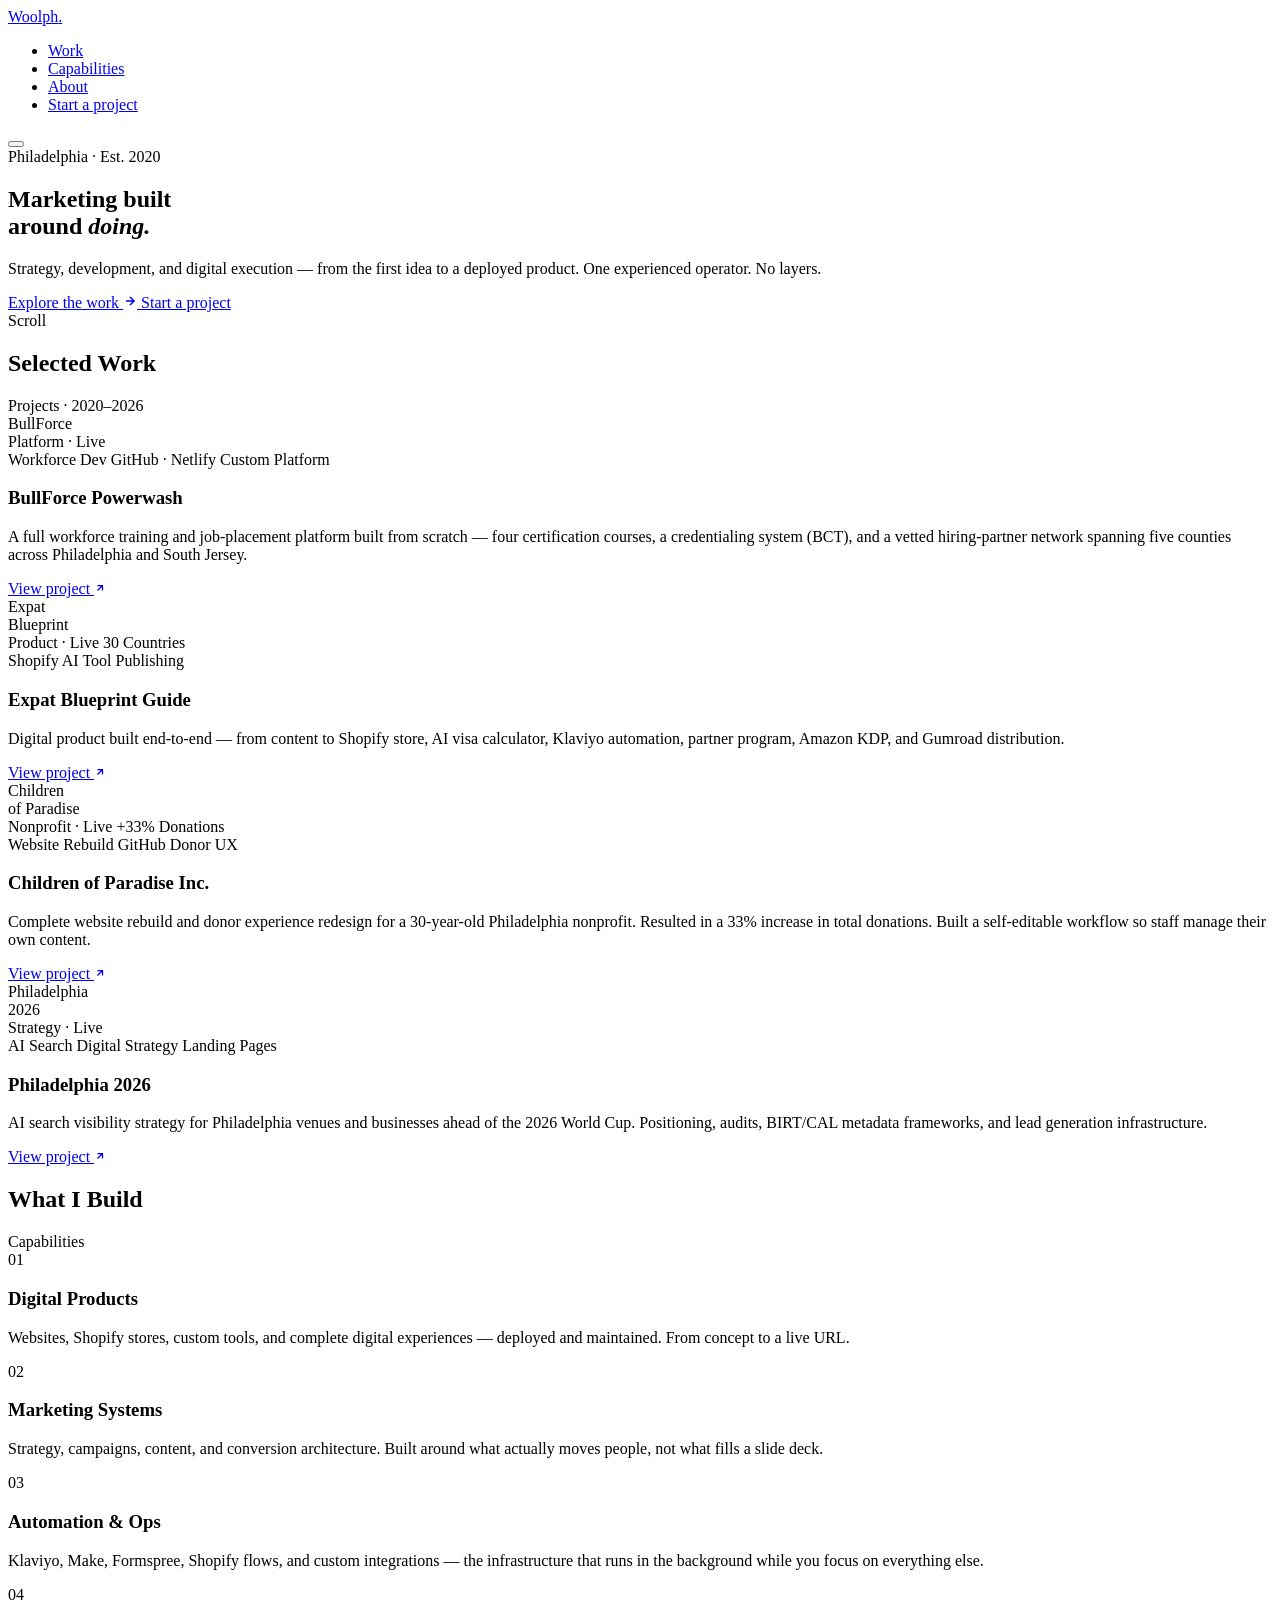
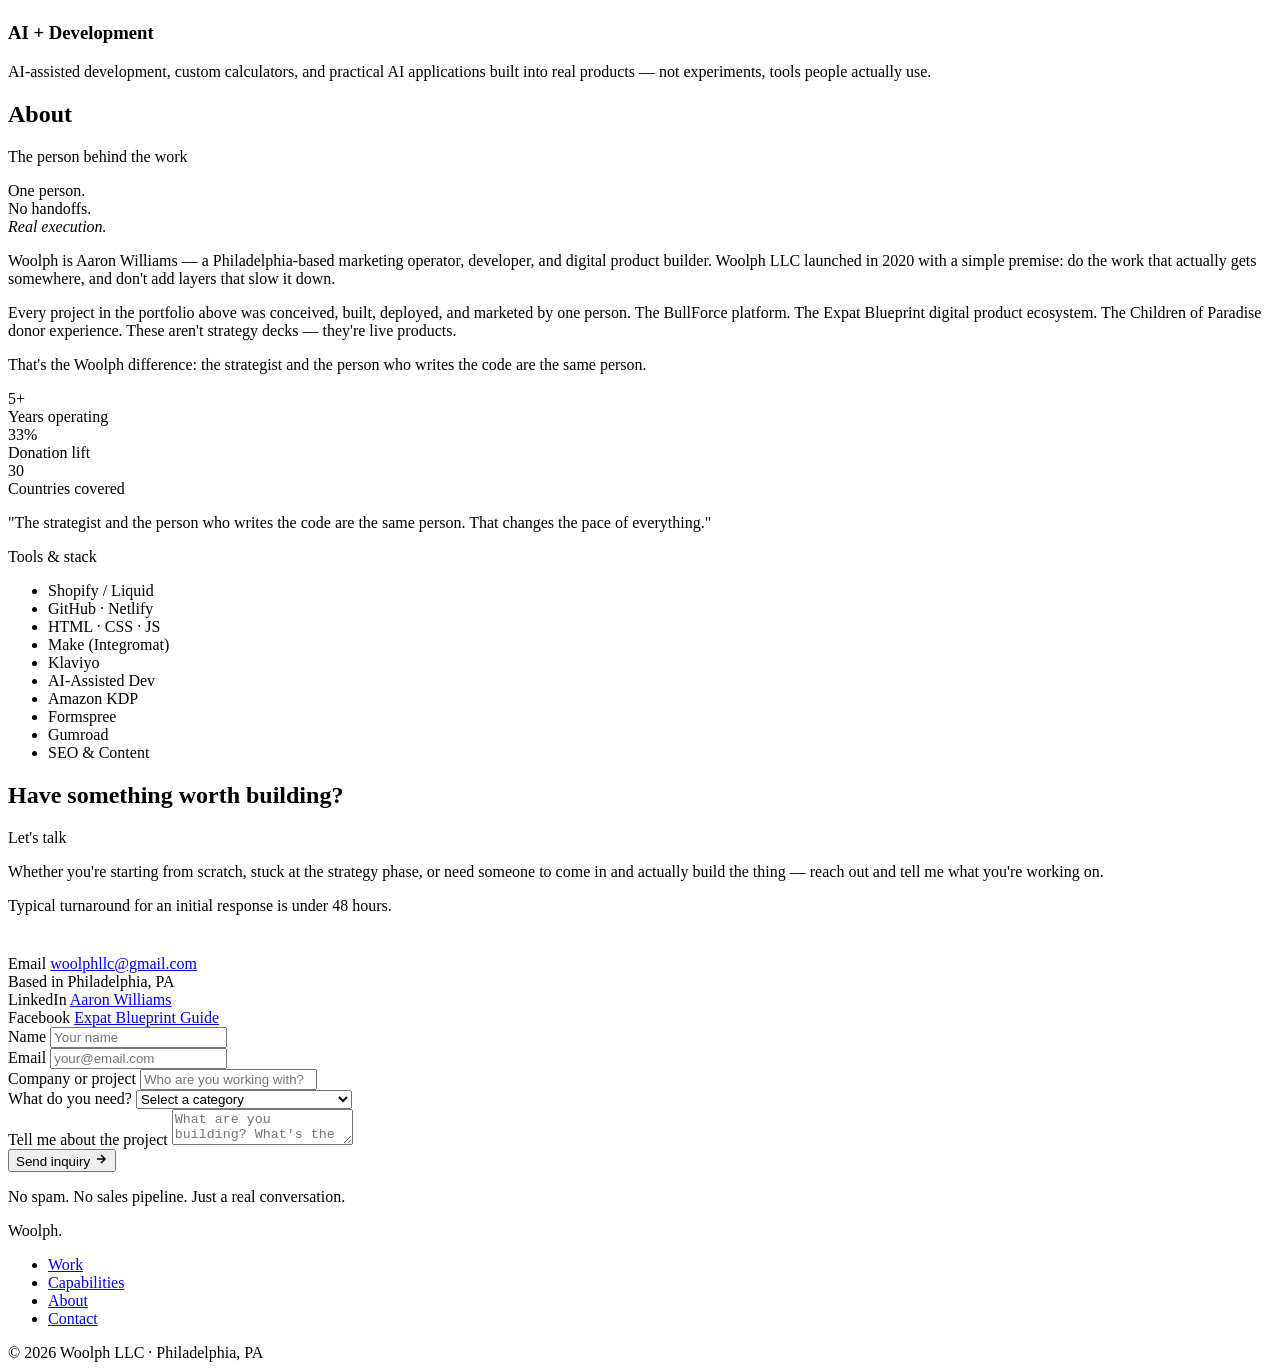
==== commit 728b7cdf: "Fix cropped headlines; restore missing Talon/Yvette images" ====
--- a/index.html
+++ b/index.html
@@ -11,17 +11,13 @@
   <meta property="og:description" content="Independent marketing strategy, development, and digital execution for businesses and ideas that need to get somewhere." />
   <meta property="og:type" content="website" />
   <meta property="og:url" content="https://woolph.marketing" />
-  <meta property="og:image" content="https://woolph.marketing/images/og-image.png" />
-  <meta property="og:image:type" content="image/png" />
-  <meta property="og:image:width" content="1200" />
-  <meta property="og:image:height" content="630" />
-  <meta property="og:image:alt" content="Woolph — Marketing built around doing." />
 
   <title>Woolph — Marketing Built Around Doing</title>
 
+  <!-- Preconnect -->
   <link rel="preconnect" href="https://fonts.googleapis.com" />
   <link rel="preconnect" href="https://fonts.gstatic.com" crossorigin />
-  <link rel="stylesheet" href="style.css" />
+  <link rel="stylesheet" href="css/style.css" />
 </head>
 
 <body>
@@ -35,7 +31,6 @@
     <ul class="nav-links" role="list">
       <li><a href="#work">Work</a></li>
       <li><a href="#capabilities">Capabilities</a></li>
-      <li><a href="#services">Services</a></li>
       <li><a href="#about">About</a></li>
       <li><a href="#contact" class="nav-cta">Start a project</a></li>
     </ul>
@@ -97,7 +92,9 @@
         <!-- BullForce — FEATURED -->
         <article class="project-card featured reveal reveal-delay-1">
           <div class="project-visual pv-bullforce">
-            <img src="images/bullforce-card.jpg" alt="BullForce Powerwash platform screenshot" class="project-img" />
+            <div class="project-visual-inner">
+              <div class="project-mono">BullForce</div>
+            </div>
             <span class="project-badge">Platform · Live</span>
           </div>
           <div class="project-body">
@@ -110,8 +107,8 @@
             </div>
             <h3>BullForce Powerwash</h3>
             <p>
-              A full workforce training and job-placement platform built from scratch —
-              four certification courses, a credentialing system (BCT), and a vetted
+              A full workforce training and job-placement platform built from scratch — 
+              four certification courses, a credentialing system (BCT), and a vetted 
               hiring-partner network spanning five counties across Philadelphia and South Jersey.
             </p>
             <a href="https://bullforce-powerwash.netlify.app/home.dc" target="_blank" rel="noopener" class="project-link">
@@ -121,65 +118,12 @@
           </div>
         </article>
 
-        <!-- Talon Nail Bar — SECONDARY -->
+        <!-- Expat Blueprint — SECONDARY -->
         <article class="project-card secondary reveal reveal-delay-2">
-          <div class="project-visual pv-talon">
-            <img src="images/talon-card.jpg" alt="Talon Nail Bar website hero section" class="project-img" />
-            <span class="project-badge">Client · Live</span>
-            <span class="project-result">Best of Philly 2025</span>
-          </div>
-          <div class="project-body">
-            <div class="project-meta">
-              <div class="project-tags">
-                <span class="project-tag">Website</span>
-                <span class="project-tag">Booking</span>
-                <span class="project-tag">GoHighLevel</span>
-              </div>
-            </div>
-            <h3>Talon Nail Bar</h3>
-            <p>
-              Appointment-only nail studio in Queen Village, Philadelphia — 2025 Best of Philly winner.
-              Built a full site with integrated online booking, service menu, gallery, and
-              no-walk-in enforcement baked into the UX.
-            </p>
-            <a href="https://talon-nailbar.vibepreview.app" target="_blank" rel="noopener" class="project-link">
-              View project
-              <svg width="12" height="12" viewBox="0 0 24 24" fill="none" stroke="currentColor" stroke-width="2.5" aria-hidden="true"><path d="M7 17L17 7M7 7h10v10"/></svg>
-            </a>
-          </div>
-        </article>
-
-        <!-- Yvette Wilks — TERTIARY -->
-        <article class="project-card tertiary reveal reveal-delay-1">
-          <div class="project-visual pv-yvette">
-            <img src="images/yvette-card.jpg" alt="Yvette Wilks Media website hero section" class="project-img" />
-            <span class="project-badge">Client · Live</span>
-          </div>
-          <div class="project-body">
-            <div class="project-meta">
-              <div class="project-tags">
-                <span class="project-tag">Media · Press</span>
-                <span class="project-tag">Personal Brand</span>
-                <span class="project-tag">Production</span>
-              </div>
-            </div>
-            <h3>Yvette Wilks Media</h3>
-            <p>
-              Award-winning broadcaster, executive producer, and co-founder of the Evolution
-              of Hip Hop Festival. Built a cinematic personal brand site — showreel, production
-              hubs, gallery, secure press portal, and contact infrastructure.
-            </p>
-            <a href="https://yvette-wilks-media.vibepreview.app" target="_blank" rel="noopener" class="project-link">
-              View project
-              <svg width="12" height="12" viewBox="0 0 24 24" fill="none" stroke="currentColor" stroke-width="2.5" aria-hidden="true"><path d="M7 17L17 7M7 7h10v10"/></svg>
-            </a>
-          </div>
-        </article>
-
-        <!-- Expat Blueprint — TERTIARY -->
-        <article class="project-card tertiary reveal reveal-delay-2">
           <div class="project-visual pv-expat">
-            <img src="images/expat-card.jpg" alt="Expat Blueprint Guide product screenshot" class="project-img" />
+            <div class="project-visual-inner">
+              <div class="project-mono">Expat<br>Blueprint</div>
+            </div>
             <span class="project-badge">Product · Live</span>
             <span class="project-result">30 Countries</span>
           </div>
@@ -193,8 +137,8 @@
             </div>
             <h3>Expat Blueprint Guide</h3>
             <p>
-              Digital product built end-to-end — from content to Shopify store,
-              AI visa calculator, Klaviyo automation, partner program,
+              Digital product built end-to-end — from content to Shopify store, 
+              AI visa calculator, Klaviyo automation, partner program, 
               Amazon KDP, and Gumroad distribution.
             </p>
             <a href="https://expatblueprintguide.store" target="_blank" rel="noopener" class="project-link">
@@ -207,7 +151,9 @@
         <!-- Children of Paradise — TERTIARY -->
         <article class="project-card tertiary reveal reveal-delay-1">
           <div class="project-visual pv-nonprofit">
-            <img src="images/cop-card.jpg" alt="Children of Paradise Inc. website screenshot" class="project-img" />
+            <div class="project-visual-inner">
+              <div class="project-mono">Children<br>of Paradise</div>
+            </div>
             <span class="project-badge">Nonprofit · Live</span>
             <span class="project-result">+33% Donations</span>
           </div>
@@ -221,8 +167,8 @@
             </div>
             <h3>Children of Paradise Inc.</h3>
             <p>
-              Complete website rebuild and donor experience redesign for a 30-year-old
-              Philadelphia nonprofit — resulting in a 33% increase in total donations.
+              Complete website rebuild and donor experience redesign for a 30-year-old 
+              Philadelphia nonprofit. Resulted in a 33% increase in total donations. 
               Built a self-editable workflow so staff manage their own content.
             </p>
             <a href="https://childrenofparadiseinc.org" target="_blank" rel="noopener" class="project-link">
@@ -232,27 +178,29 @@
           </div>
         </article>
 
-        <!-- Ms. Darkchild — TERTIARY -->
-        <article class="project-card tertiary reveal reveal-delay-1">
-          <div class="project-visual pv-darkchild">
-            <img src="images/darkchild-card.jpg" alt="Ms. Darkchild comedy brand site screenshot" class="project-img" />
-            <span class="project-badge">Client · Live</span>
+        <!-- Philadelphia 2026 — TERTIARY -->
+        <article class="project-card tertiary reveal reveal-delay-2">
+          <div class="project-visual pv-philly">
+            <div class="project-visual-inner">
+              <div class="project-mono">Philadelphia<br>2026</div>
+            </div>
+            <span class="project-badge">Strategy · Live</span>
           </div>
           <div class="project-body">
             <div class="project-meta">
               <div class="project-tags">
-                <span class="project-tag">Comedy · Entertainment</span>
-                <span class="project-tag">Self-Serve CMS</span>
-                <span class="project-tag">Custom Build</span>
-              </div>
-            </div>
-            <h3>Ms. Darkchild</h3>
-            <p>
-              Comedy and entertainment brand site built with a self-serve admin workflow —
-              so the client uploads her own content, manages her calendar, and stays
-              fully independent of a developer for day-to-day updates.
-            </p>
-            <a href="https://msdarkchildcomedy.com" target="_blank" rel="noopener" class="project-link">
+                <span class="project-tag">AI Search</span>
+                <span class="project-tag">Digital Strategy</span>
+                <span class="project-tag">Landing Pages</span>
+              </div>
+            </div>
+            <h3>Philadelphia 2026</h3>
+            <p>
+              AI search visibility strategy for Philadelphia venues and businesses 
+              ahead of the 2026 World Cup. Positioning, audits, BIRT/CAL metadata 
+              frameworks, and lead generation infrastructure.
+            </p>
+            <a href="https://ready.woolph.marketing" target="_blank" rel="noopener" class="project-link">
               View project
               <svg width="12" height="12" viewBox="0 0 24 24" fill="none" stroke="currentColor" stroke-width="2.5" aria-hidden="true"><path d="M7 17L17 7M7 7h10v10"/></svg>
             </a>
@@ -275,143 +223,44 @@
       </div>
 
       <div class="cap-grid">
+
         <div class="cap-item reveal reveal-delay-1">
           <span class="cap-num">01</span>
           <h3>Digital Products</h3>
-          <p>Websites, Shopify stores, custom tools, and complete digital experiences — deployed and maintained. From concept to a live URL.</p>
-        </div>
+          <p>
+            Websites, Shopify stores, custom tools, and complete digital experiences — 
+            deployed and maintained. From concept to a live URL.
+          </p>
+        </div>
+
         <div class="cap-item reveal reveal-delay-2">
           <span class="cap-num">02</span>
           <h3>Marketing Systems</h3>
-          <p>Strategy, campaigns, content, and conversion architecture built around what actually moves people, not what fills a slide deck.</p>
-        </div>
+          <p>
+            Strategy, campaigns, content, and conversion architecture. 
+            Built around what actually moves people, not what fills a slide deck.
+          </p>
+        </div>
+
         <div class="cap-item reveal reveal-delay-3">
           <span class="cap-num">03</span>
           <h3>Automation & Ops</h3>
-          <p>Klaviyo, Make, Formspree, Shopify flows, and custom integrations — the infrastructure that runs in the background.</p>
-        </div>
+          <p>
+            Klaviyo, Make, Formspree, Shopify flows, and custom integrations — 
+            the infrastructure that runs in the background while you focus on everything else.
+          </p>
+        </div>
+
         <div class="cap-item reveal reveal-delay-4">
           <span class="cap-num">04</span>
           <h3>AI + Development</h3>
-          <p>AI-assisted development, custom calculators, and practical AI applications built into real products people actually use.</p>
-        </div>
-      </div>
-
-    </div>
-  </section>
-
-  <!-- ═══════════════════════════════════════
-       SERVICES (GoHighLevel)
-  ══════════════════════════════════════════ -->
-  <section id="services" aria-label="Managed services">
-    <div class="container">
-
-      <div class="section-header reveal">
-        <h2>Managed Services</h2>
-        <span class="label">Done-for-you · Ongoing</span>
-      </div>
-
-      <p class="services-intro reveal">
-        Beyond building — ongoing managed services for businesses that need consistent
-        execution without hiring in-house. Powered by GoHighLevel.
-      </p>
-
-      <div class="services-grid">
-
-        <div class="service-card reveal reveal-delay-1">
-          <div class="service-icon" aria-hidden="true">
-            <svg width="22" height="22" viewBox="0 0 24 24" fill="none" stroke="currentColor" stroke-width="1.75"><path d="M12 2C6.48 2 2 6.48 2 12s4.48 10 10 10 10-4.48 10-10S17.52 2 12 2z"/><path d="M8 12l3 3 5-5"/></svg>
-          </div>
-          <h3>Reputation Management</h3>
-          <p>Monitor, respond to, and grow your online reviews across Google, Yelp, and industry directories. Protect what people find when they search your name.</p>
-          <ul class="service-list">
-            <li>Review monitoring &amp; alerts</li>
-            <li>Response templates &amp; management</li>
-            <li>Review generation campaigns</li>
-            <li>Sentiment reporting</li>
-          </ul>
-        </div>
-
-        <div class="service-card reveal reveal-delay-2">
-          <div class="service-icon" aria-hidden="true">
-            <svg width="22" height="22" viewBox="0 0 24 24" fill="none" stroke="currentColor" stroke-width="1.75"><rect x="2" y="3" width="20" height="14" rx="2"/><path d="M8 21h8M12 17v4"/></svg>
-          </div>
-          <h3>Social Media Management</h3>
-          <p>Consistent, on-brand content across your platforms — planned, created, and published on a schedule that fits your business.</p>
-          <ul class="service-list">
-            <li>Content calendar &amp; planning</li>
-            <li>Caption writing &amp; creative direction</li>
-            <li>Scheduling &amp; publishing</li>
-            <li>Engagement monitoring</li>
-          </ul>
-        </div>
-
-        <div class="service-card reveal reveal-delay-3">
-          <div class="service-icon" aria-hidden="true">
-            <svg width="22" height="22" viewBox="0 0 24 24" fill="none" stroke="currentColor" stroke-width="1.75"><path d="M4 4h16c1.1 0 2 .9 2 2v12c0 1.1-.9 2-2 2H4c-1.1 0-2-.9-2-2V6c0-1.1.9-2 2-2z"/><polyline points="22,6 12,13 2,6"/></svg>
-          </div>
-          <h3>Email Campaigns</h3>
-          <p>Build and run email sequences that convert — from list management and automation flows to one-off campaigns and nurture sequences.</p>
-          <ul class="service-list">
-            <li>List segmentation &amp; cleanup</li>
-            <li>Automated nurture sequences</li>
-            <li>Promotional &amp; broadcast campaigns</li>
-            <li>Open rate &amp; click reporting</li>
-          </ul>
-        </div>
-
-        <div class="service-card reveal reveal-delay-4">
-          <div class="service-icon" aria-hidden="true">
-            <svg width="22" height="22" viewBox="0 0 24 24" fill="none" stroke="currentColor" stroke-width="1.75"><circle cx="12" cy="12" r="3"/><path d="M12 2v3M12 19v3M4.22 4.22l2.12 2.12M17.66 17.66l2.12 2.12M2 12h3M19 12h3M4.22 19.78l2.12-2.12M17.66 6.34l2.12-2.12"/></svg>
-          </div>
-          <h3>Lead Generation</h3>
-          <p>End-to-end lead capture and follow-up — landing pages, forms, automated outreach, and pipeline tracking so no inquiry falls through the cracks.</p>
-          <ul class="service-list">
-            <li>Landing page &amp; funnel build</li>
-            <li>Automated follow-up sequences</li>
-            <li>CRM setup &amp; pipeline management</li>
-            <li>Lead source reporting</li>
-          </ul>
-        </div>
-
-        <div class="service-card reveal reveal-delay-1">
-          <div class="service-icon" aria-hidden="true">
-            <svg width="22" height="22" viewBox="0 0 24 24" fill="none" stroke="currentColor" stroke-width="1.75"><path d="M3 3h18v18H3z"/><path d="M3 9h18M9 21V9"/></svg>
-          </div>
-          <h3>Website &amp; Landing Pages</h3>
-          <p>Fast, professional sites built to convert — from a single landing page for a campaign to a full business website with booking, forms, and automation built in.</p>
-          <ul class="service-list">
-            <li>Custom site design &amp; build</li>
-            <li>Mobile-first, performance-focused</li>
-            <li>Booking &amp; contact integration</li>
-            <li>Hosting &amp; maintenance</li>
-          </ul>
-        </div>
-
-        <div class="service-card reveal reveal-delay-2">
-          <div class="service-icon" aria-hidden="true">
-            <svg width="22" height="22" viewBox="0 0 24 24" fill="none" stroke="currentColor" stroke-width="1.75"><polyline points="22 12 18 12 15 21 9 3 6 12 2 12"/></svg>
-          </div>
-          <h3>Marketing Automation</h3>
-          <p>Connect your tools and eliminate manual follow-up — appointment reminders, missed-call texts, review requests, and onboarding flows, all running automatically.</p>
-          <ul class="service-list">
-            <li>Appointment &amp; reminder flows</li>
-            <li>Missed-call text-back</li>
-            <li>Post-purchase &amp; onboarding sequences</li>
-            <li>Multi-channel workflow builds</li>
-          </ul>
-        </div>
-
-      </div>
-
-      <div class="services-cta reveal">
-        <p>Services are available individually or as a bundled monthly retainer. Pricing discussed after a brief conversation about your goals.</p>
-        <a href="#contact" class="btn-primary">
-          Talk about services
-          <svg width="14" height="14" viewBox="0 0 24 24" fill="none" stroke="currentColor" stroke-width="2.5" aria-hidden="true"><path d="M5 12h14M12 5l7 7-7 7"/></svg>
-        </a>
-      </div>
-
+          <p>
+            AI-assisted development, custom calculators, and practical AI applications 
+            built into real products — not experiments, tools people actually use.
+          </p>
+        </div>
+
+      </div>
     </div>
   </section>
 
@@ -437,18 +286,18 @@
 
           <div class="about-body reveal reveal-delay-1">
             <p>
-              Woolph is Aaron Williams — a Philadelphia-based marketing operator, developer,
-              and digital product builder. Woolph LLC launched in 2020 with a simple premise:
+              Woolph is Aaron Williams — a Philadelphia-based marketing operator, developer, 
+              and digital product builder. Woolph LLC launched in 2020 with a simple premise: 
               do the work that actually gets somewhere, and don't add layers that slow it down.
             </p>
             <p>
-              Every project in the portfolio above was conceived, built, deployed, and marketed
-              by one person. The BullForce platform. The Expat Blueprint digital product ecosystem.
-              The Children of Paradise donor experience. The Talon Nail Bar booking site.
-              These aren't strategy decks — they're live products.
-            </p>
-            <p>
-              That's the Woolph difference: the strategist and the person who writes the code
+              Every project in the portfolio above was conceived, built, deployed, and marketed 
+              by one person. The BullForce platform. The Expat Blueprint digital product ecosystem. 
+              The Children of Paradise donor experience. These aren't strategy decks — they're 
+              live products.
+            </p>
+            <p>
+              That's the Woolph difference: the strategist and the person who writes the code 
               are the same person.
             </p>
           </div>
@@ -463,21 +312,20 @@
               <div class="stat-label">Donation lift</div>
             </div>
             <div class="stat-item">
-              <div class="stat-num">6+</div>
-              <div class="stat-label">Live projects</div>
+              <div class="stat-num">30</div>
+              <div class="stat-label">Countries covered</div>
             </div>
           </div>
         </div>
 
         <div class="about-right">
           <p class="about-tagline reveal">
-            "The strategist and the person who writes the code are the same person.
+            "The strategist and the person who writes the code are the same person. 
             That changes the pace of everything."
           </p>
 
-          <p class="label reveal" style="margin-bottom: 1rem; margin-top: 0.5rem;">Tools &amp; stack</p>
+          <p class="label reveal" style="margin-bottom: 1rem; margin-top: 0.5rem;">Tools & stack</p>
           <ul class="stack-list reveal reveal-delay-1" role="list">
-            <li>GoHighLevel</li>
             <li>Shopify / Liquid</li>
             <li>GitHub · Netlify</li>
             <li>HTML · CSS · JS</li>
@@ -486,6 +334,7 @@
             <li>AI-Assisted Dev</li>
             <li>Amazon KDP</li>
             <li>Formspree</li>
+            <li>Gumroad</li>
             <li>SEO &amp; Content</li>
           </ul>
         </div>
@@ -509,8 +358,8 @@
 
         <div class="contact-intro reveal">
           <p>
-            Whether you're starting from scratch, stuck at the strategy phase,
-            or need someone to come in and actually build the thing —
+            Whether you're starting from scratch, stuck at the strategy phase, 
+            or need someone to come in and actually build the thing — 
             reach out and tell me what you're working on.
           </p>
           <p>
@@ -523,25 +372,30 @@
               <a href="mailto:woolphllc@gmail.com">woolphllc@gmail.com</a>
             </div>
             <div class="contact-item">
-              <span class="label">Phone</span>
-              <a href="tel:2159893221">215-989-3221</a>
-            </div>
-            <div class="contact-item">
               <span class="label">Based in</span>
               <span>Philadelphia, PA</span>
             </div>
             <div class="contact-item">
               <span class="label">LinkedIn</span>
-              <a href="https://linkedin.com/in/aaron-williams-388862427" target="_blank" rel="noopener">Aaron Williams</a>
-            </div>
-          </div>
-        </div>
-
+              <a href="https://linkedin.com/in/aaron-williams-388862427" target="_blank" rel="noopener">
+                Aaron Williams
+              </a>
+            </div>
+            <div class="contact-item">
+              <span class="label">Facebook</span>
+              <a href="https://www.facebook.com/ExpatBlueprintGuide" target="_blank" rel="noopener">
+                Expat Blueprint Guide
+              </a>
+            </div>
+          </div>
+        </div>
+
+        <!-- Form — using Formspree (replace YOUR_FORM_ID with your Formspree endpoint) -->
         <div class="reveal reveal-delay-1">
           <form
             id="contact-form"
             class="contact-form"
-            action="https://formspree.io/f/YOUR_FORM_ID"
+            action="https://formspree.io/f/mljrzjqk"
             method="POST"
             novalidate
           >
@@ -568,12 +422,9 @@
                 <option value="website">Website or landing page</option>
                 <option value="shopify">Shopify store or e-commerce</option>
                 <option value="product">Digital product development</option>
-                <option value="reputation">Reputation management</option>
-                <option value="social">Social media management</option>
-                <option value="email">Email campaigns</option>
-                <option value="leads">Lead generation</option>
-                <option value="automation">Marketing automation</option>
-                <option value="strategy">Marketing strategy</option>
+                <option value="marketing">Marketing strategy or campaigns</option>
+                <option value="automation">Automation or integrations</option>
+                <option value="ai">AI tools or custom development</option>
                 <option value="other">Something else</option>
               </select>
             </div>
@@ -589,6 +440,7 @@
             </button>
 
             <p class="form-note">No spam. No sales pipeline. Just a real conversation.</p>
+
             <div id="form-status" class="form-status" role="alert" aria-live="polite"></div>
           </form>
         </div>
@@ -603,16 +455,18 @@
   <footer role="contentinfo">
     <div class="footer-inner">
       <span class="footer-logo">Woolph<span>.</span></span>
+
       <ul class="footer-links" role="list">
         <li><a href="#work">Work</a></li>
-        <li><a href="#services">Services</a></li>
+        <li><a href="#capabilities">Capabilities</a></li>
         <li><a href="#about">About</a></li>
         <li><a href="#contact">Contact</a></li>
       </ul>
+
       <span class="footer-copy">&copy; 2026 Woolph LLC · Philadelphia, PA</span>
     </div>
   </footer>
 
-  <script src="main.js" defer></script>
+  <script src="js/main.js" defer></script>
 </body>
 </html>
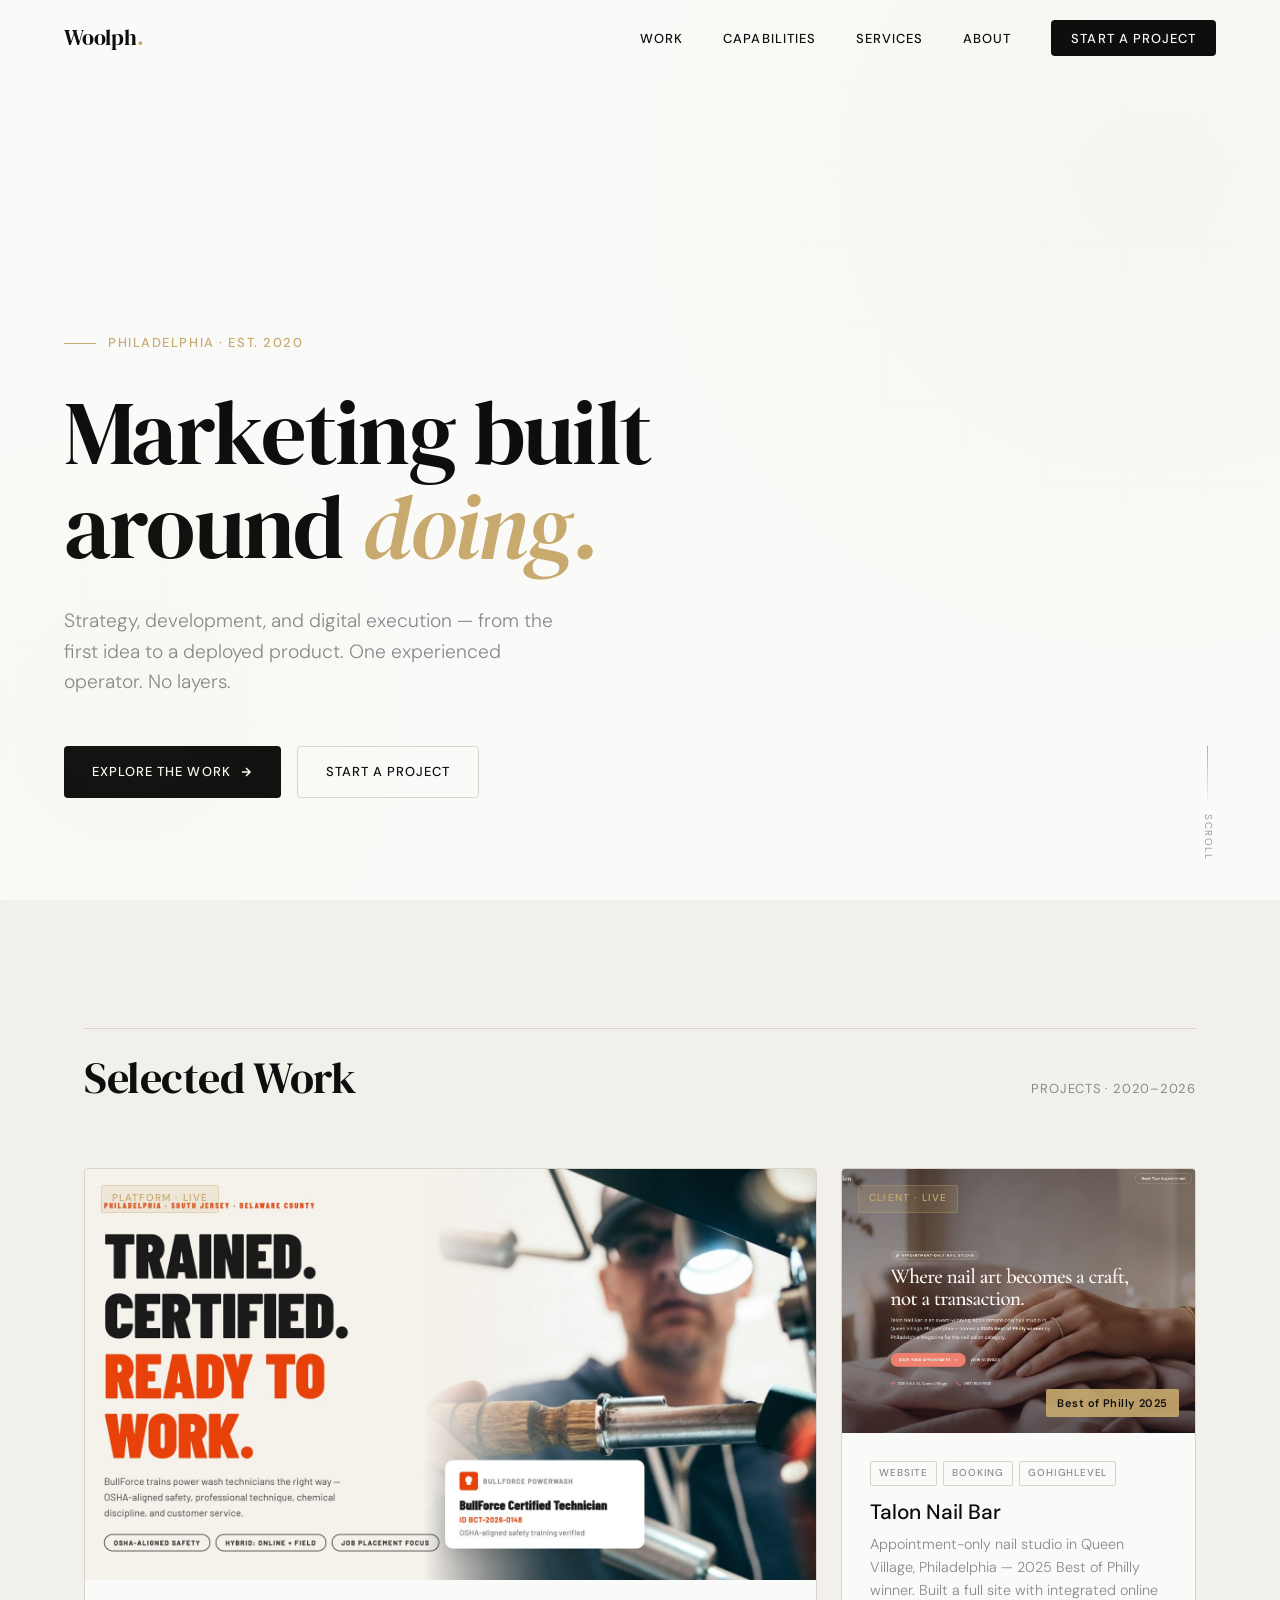
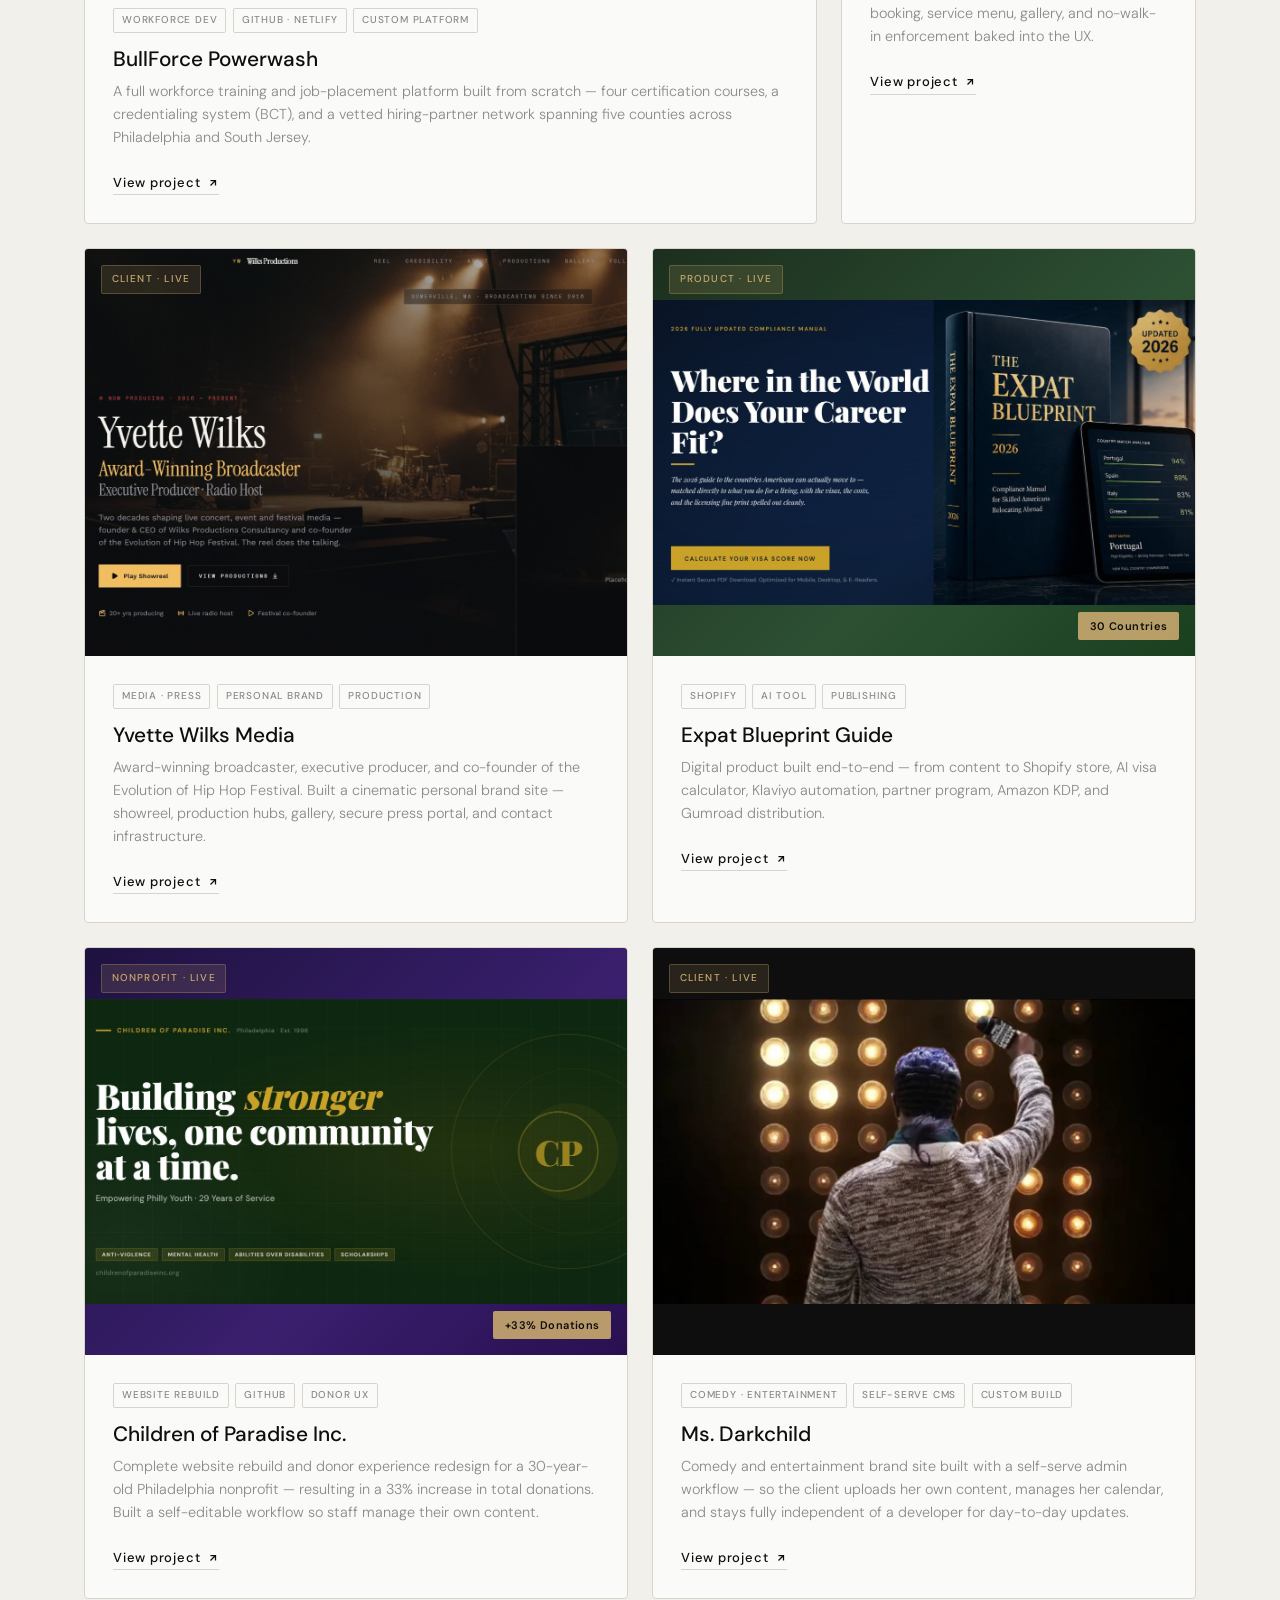
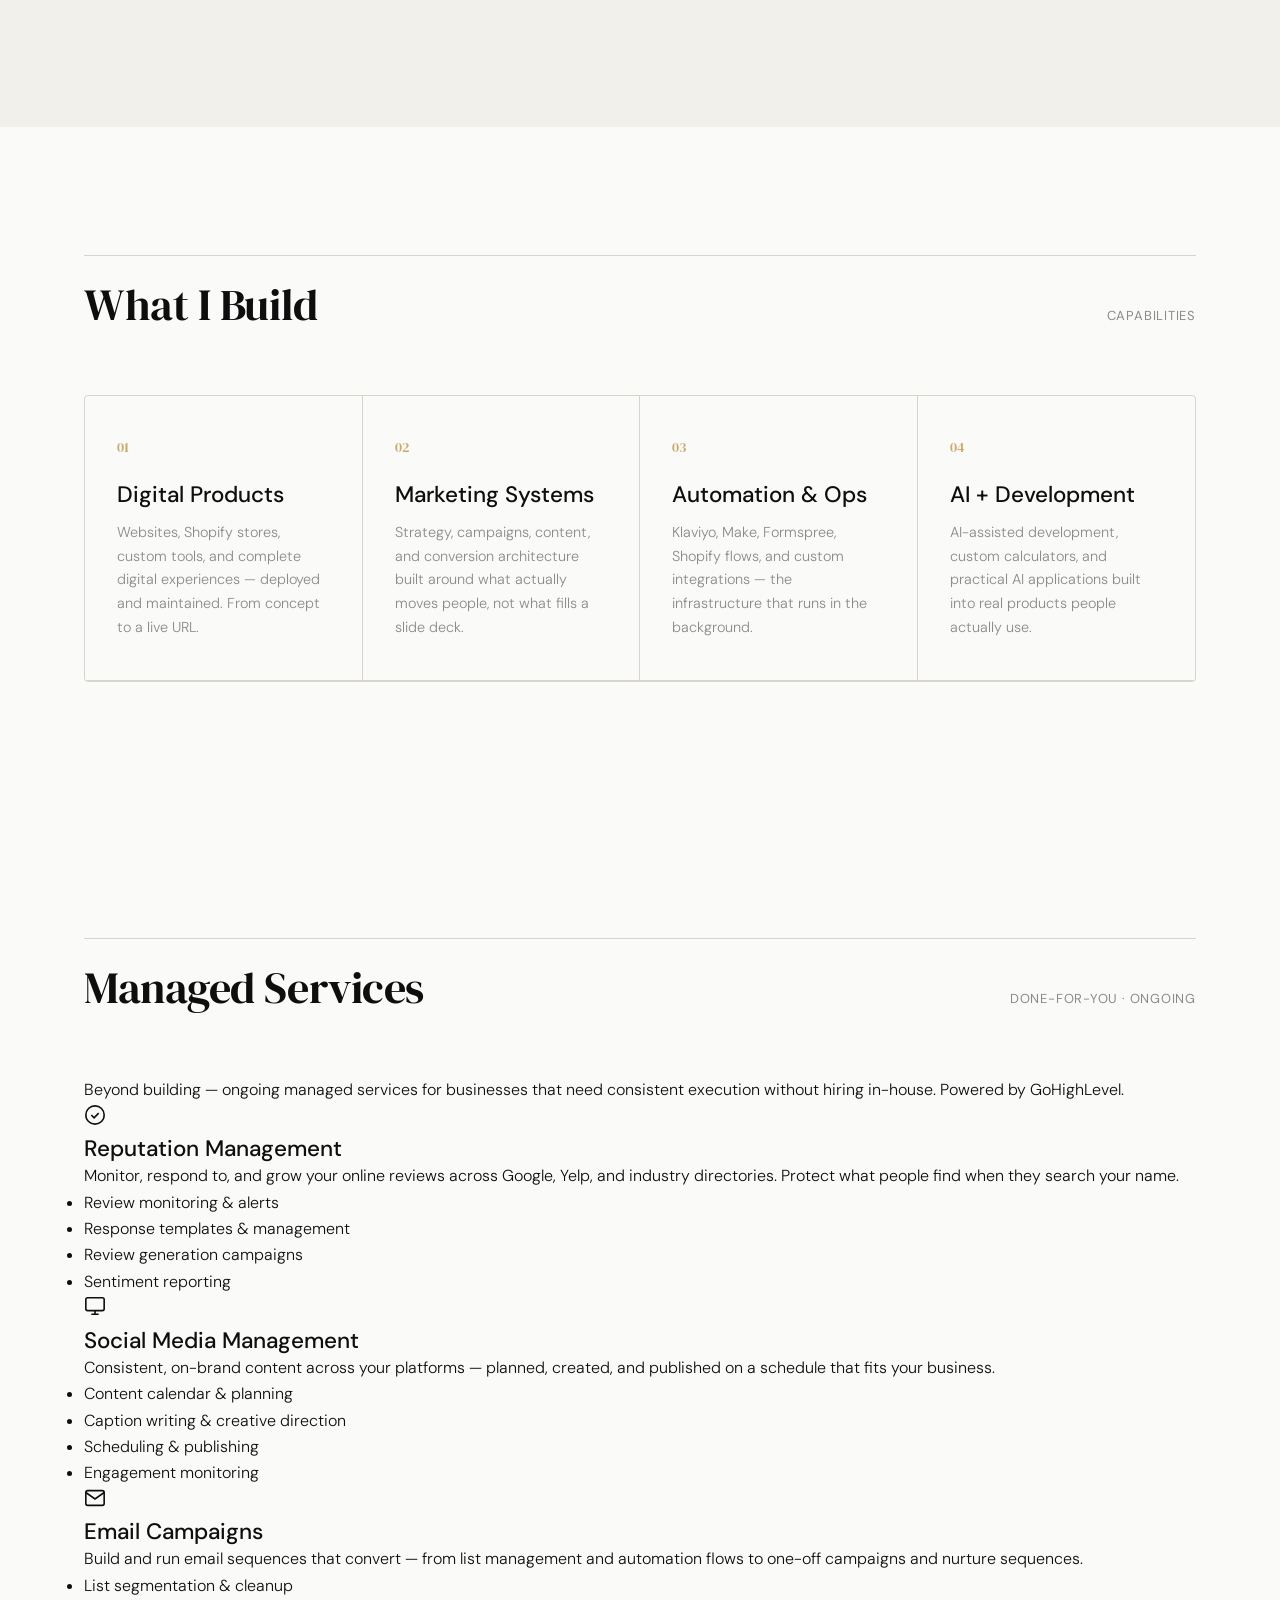
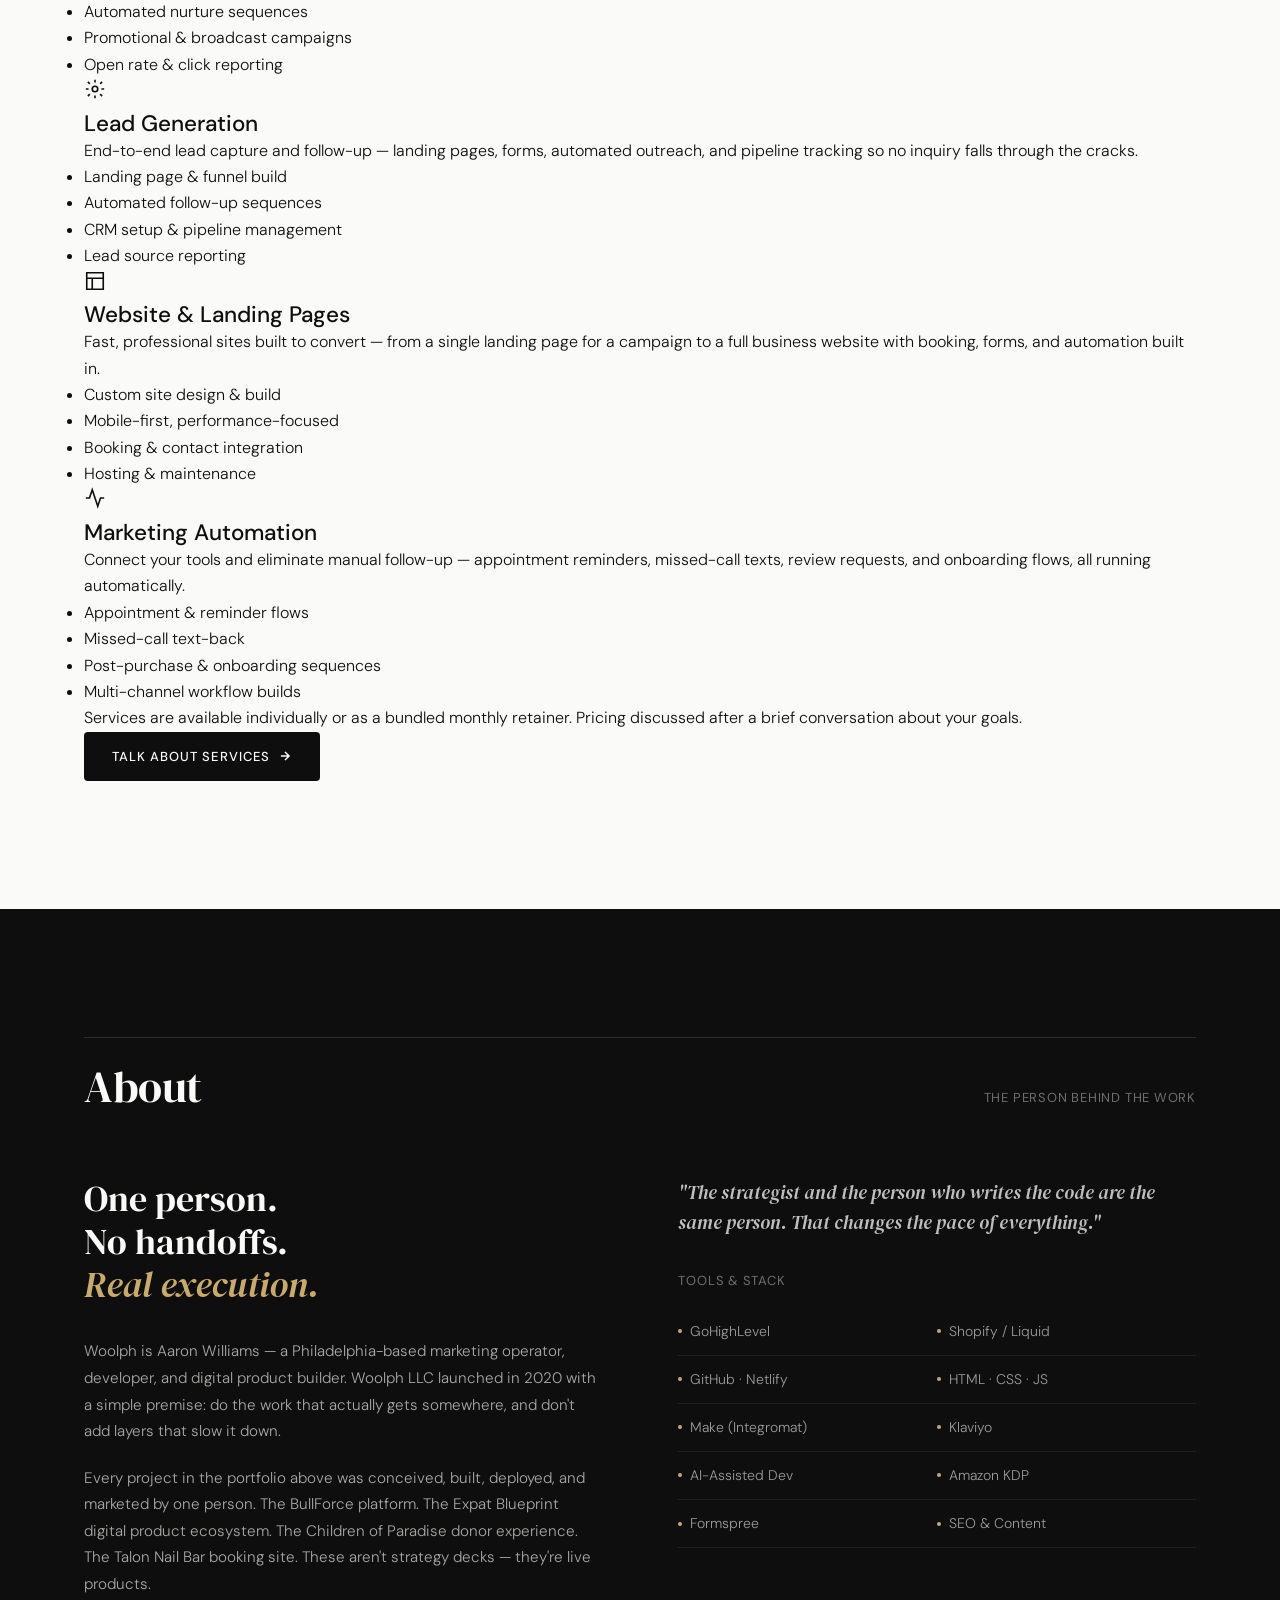
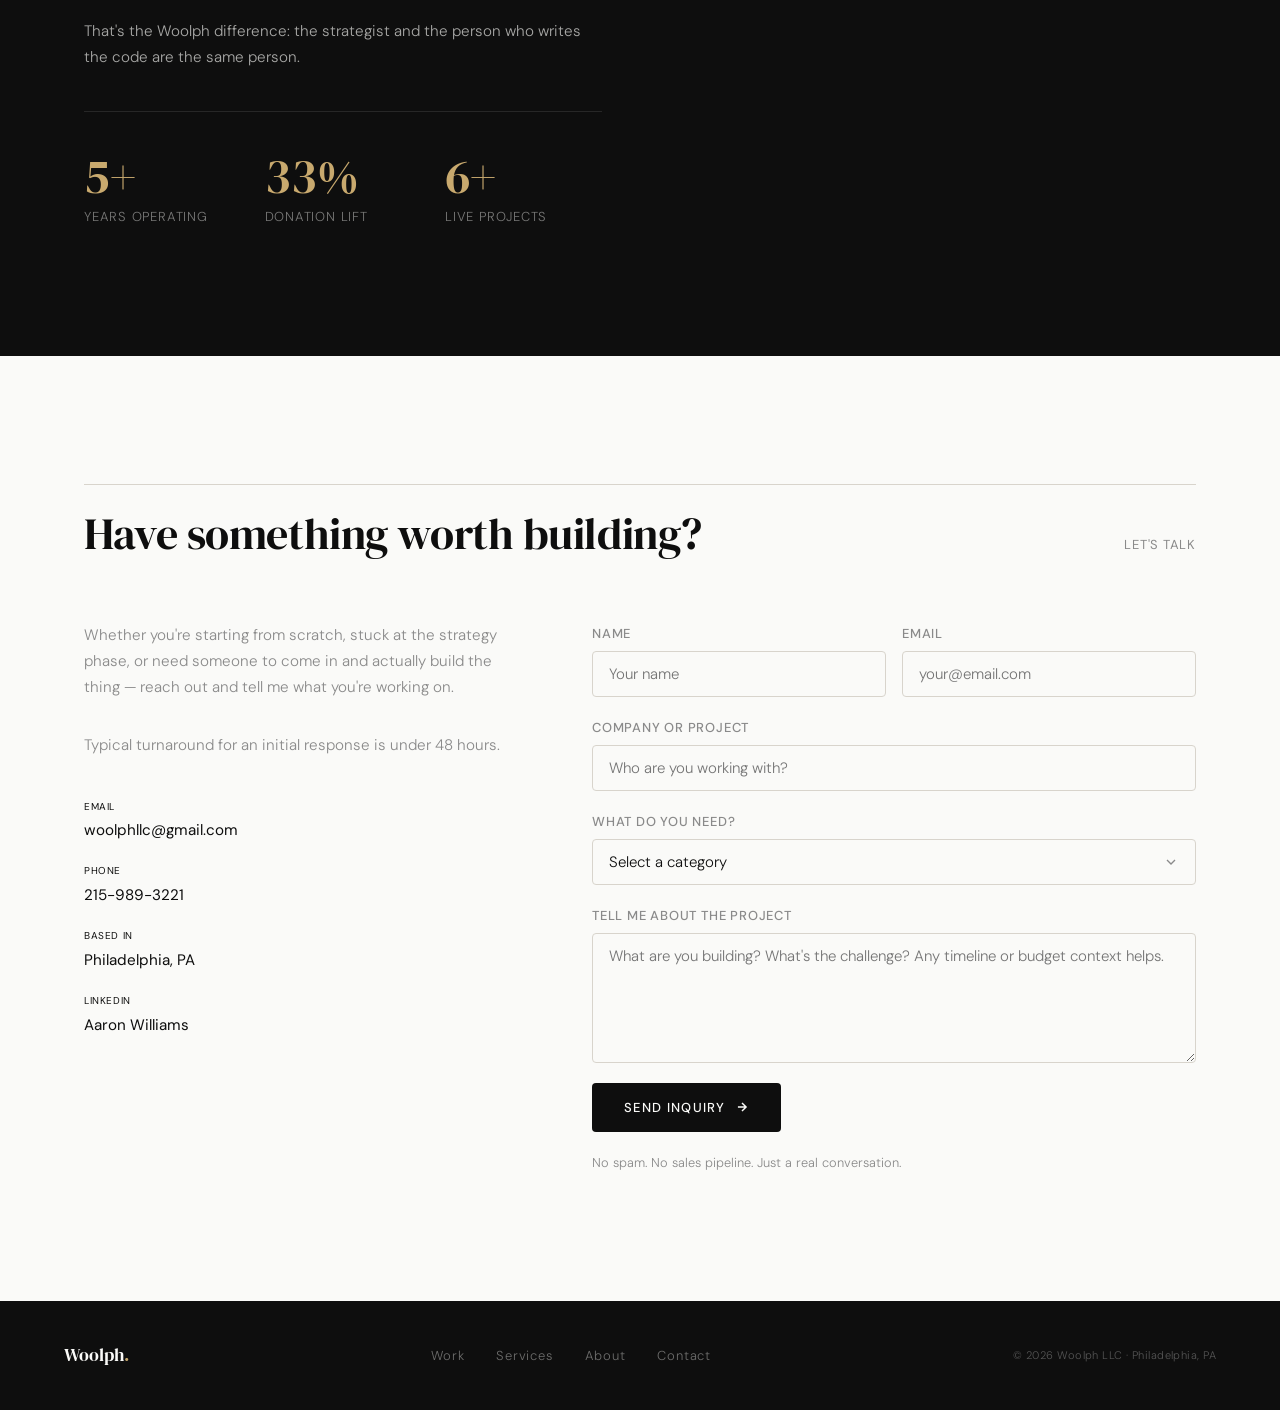
==== commit b3406406: "Enhance SEO with Open Graph tags and link updates Added Open Graph meta tags for improved social sha" ====
--- a/index.html
+++ b/index.html
@@ -11,13 +11,17 @@
   <meta property="og:description" content="Independent marketing strategy, development, and digital execution for businesses and ideas that need to get somewhere." />
   <meta property="og:type" content="website" />
   <meta property="og:url" content="https://woolph.marketing" />
+  <meta property="og:image" content="https://woolph.marketing/images/og-image.png" />
+  <meta property="og:image:type" content="image/png" />
+  <meta property="og:image:width" content="1200" />
+  <meta property="og:image:height" content="630" />
+  <meta property="og:image:alt" content="Woolph — Marketing built around doing." />
 
   <title>Woolph — Marketing Built Around Doing</title>
 
-  <!-- Preconnect -->
   <link rel="preconnect" href="https://fonts.googleapis.com" />
   <link rel="preconnect" href="https://fonts.gstatic.com" crossorigin />
-  <link rel="stylesheet" href="css/style.css" />
+  <link rel="stylesheet" href="style.css" />
 </head>
 
 <body>
@@ -31,6 +35,7 @@
     <ul class="nav-links" role="list">
       <li><a href="#work">Work</a></li>
       <li><a href="#capabilities">Capabilities</a></li>
+      <li><a href="#services">Services</a></li>
       <li><a href="#about">About</a></li>
       <li><a href="#contact" class="nav-cta">Start a project</a></li>
     </ul>
@@ -92,9 +97,7 @@
         <!-- BullForce — FEATURED -->
         <article class="project-card featured reveal reveal-delay-1">
           <div class="project-visual pv-bullforce">
-            <div class="project-visual-inner">
-              <div class="project-mono">BullForce</div>
-            </div>
+            <img src="images/bullforce-card.jpg" alt="BullForce Powerwash platform screenshot" class="project-img" />
             <span class="project-badge">Platform · Live</span>
           </div>
           <div class="project-body">
@@ -107,8 +110,8 @@
             </div>
             <h3>BullForce Powerwash</h3>
             <p>
-              A full workforce training and job-placement platform built from scratch — 
-              four certification courses, a credentialing system (BCT), and a vetted 
+              A full workforce training and job-placement platform built from scratch —
+              four certification courses, a credentialing system (BCT), and a vetted
               hiring-partner network spanning five counties across Philadelphia and South Jersey.
             </p>
             <a href="https://bullforce-powerwash.netlify.app/home.dc" target="_blank" rel="noopener" class="project-link">
@@ -118,12 +121,65 @@
           </div>
         </article>
 
-        <!-- Expat Blueprint — SECONDARY -->
+        <!-- Talon Nail Bar — SECONDARY -->
         <article class="project-card secondary reveal reveal-delay-2">
+          <div class="project-visual pv-talon">
+            <img src="images/talon-card.jpg" alt="Talon Nail Bar website hero section" class="project-img" />
+            <span class="project-badge">Client · Live</span>
+            <span class="project-result">Best of Philly 2025</span>
+          </div>
+          <div class="project-body">
+            <div class="project-meta">
+              <div class="project-tags">
+                <span class="project-tag">Website</span>
+                <span class="project-tag">Booking</span>
+                <span class="project-tag">GoHighLevel</span>
+              </div>
+            </div>
+            <h3>Talon Nail Bar</h3>
+            <p>
+              Appointment-only nail studio in Queen Village, Philadelphia — 2025 Best of Philly winner.
+              Built a full site with integrated online booking, service menu, gallery, and
+              no-walk-in enforcement baked into the UX.
+            </p>
+            <a href="https://talon-nailbar.vibepreview.app" target="_blank" rel="noopener" class="project-link">
+              View project
+              <svg width="12" height="12" viewBox="0 0 24 24" fill="none" stroke="currentColor" stroke-width="2.5" aria-hidden="true"><path d="M7 17L17 7M7 7h10v10"/></svg>
+            </a>
+          </div>
+        </article>
+
+        <!-- Yvette Wilks — TERTIARY -->
+        <article class="project-card tertiary reveal reveal-delay-1">
+          <div class="project-visual pv-yvette">
+            <img src="images/yvette-card.jpg" alt="Yvette Wilks Media website hero section" class="project-img" />
+            <span class="project-badge">Client · Live</span>
+          </div>
+          <div class="project-body">
+            <div class="project-meta">
+              <div class="project-tags">
+                <span class="project-tag">Media · Press</span>
+                <span class="project-tag">Personal Brand</span>
+                <span class="project-tag">Production</span>
+              </div>
+            </div>
+            <h3>Yvette Wilks Media</h3>
+            <p>
+              Award-winning broadcaster, executive producer, and co-founder of the Evolution
+              of Hip Hop Festival. Built a cinematic personal brand site — showreel, production
+              hubs, gallery, secure press portal, and contact infrastructure.
+            </p>
+            <a href="https://yvette-wilks-media.vibepreview.app" target="_blank" rel="noopener" class="project-link">
+              View project
+              <svg width="12" height="12" viewBox="0 0 24 24" fill="none" stroke="currentColor" stroke-width="2.5" aria-hidden="true"><path d="M7 17L17 7M7 7h10v10"/></svg>
+            </a>
+          </div>
+        </article>
+
+        <!-- Expat Blueprint — TERTIARY -->
+        <article class="project-card tertiary reveal reveal-delay-2">
           <div class="project-visual pv-expat">
-            <div class="project-visual-inner">
-              <div class="project-mono">Expat<br>Blueprint</div>
-            </div>
+            <img src="images/expat-card.jpg" alt="Expat Blueprint Guide product screenshot" class="project-img project-img--left" />
             <span class="project-badge">Product · Live</span>
             <span class="project-result">30 Countries</span>
           </div>
@@ -137,8 +193,8 @@
             </div>
             <h3>Expat Blueprint Guide</h3>
             <p>
-              Digital product built end-to-end — from content to Shopify store, 
-              AI visa calculator, Klaviyo automation, partner program, 
+              Digital product built end-to-end — from content to Shopify store,
+              AI visa calculator, Klaviyo automation, partner program,
               Amazon KDP, and Gumroad distribution.
             </p>
             <a href="https://expatblueprintguide.store" target="_blank" rel="noopener" class="project-link">
@@ -151,9 +207,7 @@
         <!-- Children of Paradise — TERTIARY -->
         <article class="project-card tertiary reveal reveal-delay-1">
           <div class="project-visual pv-nonprofit">
-            <div class="project-visual-inner">
-              <div class="project-mono">Children<br>of Paradise</div>
-            </div>
+            <img src="images/cop-card.jpg" alt="Children of Paradise Inc. website screenshot" class="project-img project-img--left" />
             <span class="project-badge">Nonprofit · Live</span>
             <span class="project-result">+33% Donations</span>
           </div>
@@ -167,8 +221,8 @@
             </div>
             <h3>Children of Paradise Inc.</h3>
             <p>
-              Complete website rebuild and donor experience redesign for a 30-year-old 
-              Philadelphia nonprofit. Resulted in a 33% increase in total donations. 
+              Complete website rebuild and donor experience redesign for a 30-year-old
+              Philadelphia nonprofit — resulting in a 33% increase in total donations.
               Built a self-editable workflow so staff manage their own content.
             </p>
             <a href="https://childrenofparadiseinc.org" target="_blank" rel="noopener" class="project-link">
@@ -178,29 +232,27 @@
           </div>
         </article>
 
-        <!-- Philadelphia 2026 — TERTIARY -->
-        <article class="project-card tertiary reveal reveal-delay-2">
-          <div class="project-visual pv-philly">
-            <div class="project-visual-inner">
-              <div class="project-mono">Philadelphia<br>2026</div>
-            </div>
-            <span class="project-badge">Strategy · Live</span>
+        <!-- Ms. Darkchild — TERTIARY -->
+        <article class="project-card tertiary reveal reveal-delay-1">
+          <div class="project-visual pv-darkchild">
+            <img src="images/darkchild-card.jpg" alt="Ms. Darkchild comedy brand site screenshot" class="project-img" />
+            <span class="project-badge">Client · Live</span>
           </div>
           <div class="project-body">
             <div class="project-meta">
               <div class="project-tags">
-                <span class="project-tag">AI Search</span>
-                <span class="project-tag">Digital Strategy</span>
-                <span class="project-tag">Landing Pages</span>
-              </div>
-            </div>
-            <h3>Philadelphia 2026</h3>
-            <p>
-              AI search visibility strategy for Philadelphia venues and businesses 
-              ahead of the 2026 World Cup. Positioning, audits, BIRT/CAL metadata 
-              frameworks, and lead generation infrastructure.
-            </p>
-            <a href="https://ready.woolph.marketing" target="_blank" rel="noopener" class="project-link">
+                <span class="project-tag">Comedy · Entertainment</span>
+                <span class="project-tag">Self-Serve CMS</span>
+                <span class="project-tag">Custom Build</span>
+              </div>
+            </div>
+            <h3>Ms. Darkchild</h3>
+            <p>
+              Comedy and entertainment brand site built with a self-serve admin workflow —
+              so the client uploads her own content, manages her calendar, and stays
+              fully independent of a developer for day-to-day updates.
+            </p>
+            <a href="https://msdarkchildcomedy.com" target="_blank" rel="noopener" class="project-link">
               View project
               <svg width="12" height="12" viewBox="0 0 24 24" fill="none" stroke="currentColor" stroke-width="2.5" aria-hidden="true"><path d="M7 17L17 7M7 7h10v10"/></svg>
             </a>
@@ -223,44 +275,143 @@
       </div>
 
       <div class="cap-grid">
-
         <div class="cap-item reveal reveal-delay-1">
           <span class="cap-num">01</span>
           <h3>Digital Products</h3>
-          <p>
-            Websites, Shopify stores, custom tools, and complete digital experiences — 
-            deployed and maintained. From concept to a live URL.
-          </p>
-        </div>
-
+          <p>Websites, Shopify stores, custom tools, and complete digital experiences — deployed and maintained. From concept to a live URL.</p>
+        </div>
         <div class="cap-item reveal reveal-delay-2">
           <span class="cap-num">02</span>
           <h3>Marketing Systems</h3>
-          <p>
-            Strategy, campaigns, content, and conversion architecture. 
-            Built around what actually moves people, not what fills a slide deck.
-          </p>
-        </div>
-
+          <p>Strategy, campaigns, content, and conversion architecture built around what actually moves people, not what fills a slide deck.</p>
+        </div>
         <div class="cap-item reveal reveal-delay-3">
           <span class="cap-num">03</span>
           <h3>Automation & Ops</h3>
-          <p>
-            Klaviyo, Make, Formspree, Shopify flows, and custom integrations — 
-            the infrastructure that runs in the background while you focus on everything else.
-          </p>
-        </div>
-
+          <p>Klaviyo, Make, Formspree, Shopify flows, and custom integrations — the infrastructure that runs in the background.</p>
+        </div>
         <div class="cap-item reveal reveal-delay-4">
           <span class="cap-num">04</span>
           <h3>AI + Development</h3>
-          <p>
-            AI-assisted development, custom calculators, and practical AI applications 
-            built into real products — not experiments, tools people actually use.
-          </p>
-        </div>
-
-      </div>
+          <p>AI-assisted development, custom calculators, and practical AI applications built into real products people actually use.</p>
+        </div>
+      </div>
+
+    </div>
+  </section>
+
+  <!-- ═══════════════════════════════════════
+       SERVICES (GoHighLevel)
+  ══════════════════════════════════════════ -->
+  <section id="services" aria-label="Managed services">
+    <div class="container">
+
+      <div class="section-header reveal">
+        <h2>Managed Services</h2>
+        <span class="label">Done-for-you · Ongoing</span>
+      </div>
+
+      <p class="services-intro reveal">
+        Beyond building — ongoing managed services for businesses that need consistent
+        execution without hiring in-house. Powered by GoHighLevel.
+      </p>
+
+      <div class="services-grid">
+
+        <div class="service-card reveal reveal-delay-1">
+          <div class="service-icon" aria-hidden="true">
+            <svg width="22" height="22" viewBox="0 0 24 24" fill="none" stroke="currentColor" stroke-width="1.75"><path d="M12 2C6.48 2 2 6.48 2 12s4.48 10 10 10 10-4.48 10-10S17.52 2 12 2z"/><path d="M8 12l3 3 5-5"/></svg>
+          </div>
+          <h3>Reputation Management</h3>
+          <p>Monitor, respond to, and grow your online reviews across Google, Yelp, and industry directories. Protect what people find when they search your name.</p>
+          <ul class="service-list">
+            <li>Review monitoring &amp; alerts</li>
+            <li>Response templates &amp; management</li>
+            <li>Review generation campaigns</li>
+            <li>Sentiment reporting</li>
+          </ul>
+        </div>
+
+        <div class="service-card reveal reveal-delay-2">
+          <div class="service-icon" aria-hidden="true">
+            <svg width="22" height="22" viewBox="0 0 24 24" fill="none" stroke="currentColor" stroke-width="1.75"><rect x="2" y="3" width="20" height="14" rx="2"/><path d="M8 21h8M12 17v4"/></svg>
+          </div>
+          <h3>Social Media Management</h3>
+          <p>Consistent, on-brand content across your platforms — planned, created, and published on a schedule that fits your business.</p>
+          <ul class="service-list">
+            <li>Content calendar &amp; planning</li>
+            <li>Caption writing &amp; creative direction</li>
+            <li>Scheduling &amp; publishing</li>
+            <li>Engagement monitoring</li>
+          </ul>
+        </div>
+
+        <div class="service-card reveal reveal-delay-3">
+          <div class="service-icon" aria-hidden="true">
+            <svg width="22" height="22" viewBox="0 0 24 24" fill="none" stroke="currentColor" stroke-width="1.75"><path d="M4 4h16c1.1 0 2 .9 2 2v12c0 1.1-.9 2-2 2H4c-1.1 0-2-.9-2-2V6c0-1.1.9-2 2-2z"/><polyline points="22,6 12,13 2,6"/></svg>
+          </div>
+          <h3>Email Campaigns</h3>
+          <p>Build and run email sequences that convert — from list management and automation flows to one-off campaigns and nurture sequences.</p>
+          <ul class="service-list">
+            <li>List segmentation &amp; cleanup</li>
+            <li>Automated nurture sequences</li>
+            <li>Promotional &amp; broadcast campaigns</li>
+            <li>Open rate &amp; click reporting</li>
+          </ul>
+        </div>
+
+        <div class="service-card reveal reveal-delay-4">
+          <div class="service-icon" aria-hidden="true">
+            <svg width="22" height="22" viewBox="0 0 24 24" fill="none" stroke="currentColor" stroke-width="1.75"><circle cx="12" cy="12" r="3"/><path d="M12 2v3M12 19v3M4.22 4.22l2.12 2.12M17.66 17.66l2.12 2.12M2 12h3M19 12h3M4.22 19.78l2.12-2.12M17.66 6.34l2.12-2.12"/></svg>
+          </div>
+          <h3>Lead Generation</h3>
+          <p>End-to-end lead capture and follow-up — landing pages, forms, automated outreach, and pipeline tracking so no inquiry falls through the cracks.</p>
+          <ul class="service-list">
+            <li>Landing page &amp; funnel build</li>
+            <li>Automated follow-up sequences</li>
+            <li>CRM setup &amp; pipeline management</li>
+            <li>Lead source reporting</li>
+          </ul>
+        </div>
+
+        <div class="service-card reveal reveal-delay-1">
+          <div class="service-icon" aria-hidden="true">
+            <svg width="22" height="22" viewBox="0 0 24 24" fill="none" stroke="currentColor" stroke-width="1.75"><path d="M3 3h18v18H3z"/><path d="M3 9h18M9 21V9"/></svg>
+          </div>
+          <h3>Website &amp; Landing Pages</h3>
+          <p>Fast, professional sites built to convert — from a single landing page for a campaign to a full business website with booking, forms, and automation built in.</p>
+          <ul class="service-list">
+            <li>Custom site design &amp; build</li>
+            <li>Mobile-first, performance-focused</li>
+            <li>Booking &amp; contact integration</li>
+            <li>Hosting &amp; maintenance</li>
+          </ul>
+        </div>
+
+        <div class="service-card reveal reveal-delay-2">
+          <div class="service-icon" aria-hidden="true">
+            <svg width="22" height="22" viewBox="0 0 24 24" fill="none" stroke="currentColor" stroke-width="1.75"><polyline points="22 12 18 12 15 21 9 3 6 12 2 12"/></svg>
+          </div>
+          <h3>Marketing Automation</h3>
+          <p>Connect your tools and eliminate manual follow-up — appointment reminders, missed-call texts, review requests, and onboarding flows, all running automatically.</p>
+          <ul class="service-list">
+            <li>Appointment &amp; reminder flows</li>
+            <li>Missed-call text-back</li>
+            <li>Post-purchase &amp; onboarding sequences</li>
+            <li>Multi-channel workflow builds</li>
+          </ul>
+        </div>
+
+      </div>
+
+      <div class="services-cta reveal">
+        <p>Services are available individually or as a bundled monthly retainer. Pricing discussed after a brief conversation about your goals.</p>
+        <a href="#contact" class="btn-primary">
+          Talk about services
+          <svg width="14" height="14" viewBox="0 0 24 24" fill="none" stroke="currentColor" stroke-width="2.5" aria-hidden="true"><path d="M5 12h14M12 5l7 7-7 7"/></svg>
+        </a>
+      </div>
+
     </div>
   </section>
 
@@ -286,18 +437,18 @@
 
           <div class="about-body reveal reveal-delay-1">
             <p>
-              Woolph is Aaron Williams — a Philadelphia-based marketing operator, developer, 
-              and digital product builder. Woolph LLC launched in 2020 with a simple premise: 
+              Woolph is Aaron Williams — a Philadelphia-based marketing operator, developer,
+              and digital product builder. Woolph LLC launched in 2020 with a simple premise:
               do the work that actually gets somewhere, and don't add layers that slow it down.
             </p>
             <p>
-              Every project in the portfolio above was conceived, built, deployed, and marketed 
-              by one person. The BullForce platform. The Expat Blueprint digital product ecosystem. 
-              The Children of Paradise donor experience. These aren't strategy decks — they're 
-              live products.
-            </p>
-            <p>
-              That's the Woolph difference: the strategist and the person who writes the code 
+              Every project in the portfolio above was conceived, built, deployed, and marketed
+              by one person. The BullForce platform. The Expat Blueprint digital product ecosystem.
+              The Children of Paradise donor experience. The Talon Nail Bar booking site.
+              These aren't strategy decks — they're live products.
+            </p>
+            <p>
+              That's the Woolph difference: the strategist and the person who writes the code
               are the same person.
             </p>
           </div>
@@ -312,20 +463,21 @@
               <div class="stat-label">Donation lift</div>
             </div>
             <div class="stat-item">
-              <div class="stat-num">30</div>
-              <div class="stat-label">Countries covered</div>
+              <div class="stat-num">6+</div>
+              <div class="stat-label">Live projects</div>
             </div>
           </div>
         </div>
 
         <div class="about-right">
           <p class="about-tagline reveal">
-            "The strategist and the person who writes the code are the same person. 
+            "The strategist and the person who writes the code are the same person.
             That changes the pace of everything."
           </p>
 
-          <p class="label reveal" style="margin-bottom: 1rem; margin-top: 0.5rem;">Tools & stack</p>
+          <p class="label reveal" style="margin-bottom: 1rem; margin-top: 0.5rem;">Tools &amp; stack</p>
           <ul class="stack-list reveal reveal-delay-1" role="list">
+            <li>GoHighLevel</li>
             <li>Shopify / Liquid</li>
             <li>GitHub · Netlify</li>
             <li>HTML · CSS · JS</li>
@@ -334,7 +486,6 @@
             <li>AI-Assisted Dev</li>
             <li>Amazon KDP</li>
             <li>Formspree</li>
-            <li>Gumroad</li>
             <li>SEO &amp; Content</li>
           </ul>
         </div>
@@ -358,8 +509,8 @@
 
         <div class="contact-intro reveal">
           <p>
-            Whether you're starting from scratch, stuck at the strategy phase, 
-            or need someone to come in and actually build the thing — 
+            Whether you're starting from scratch, stuck at the strategy phase,
+            or need someone to come in and actually build the thing —
             reach out and tell me what you're working on.
           </p>
           <p>
@@ -372,30 +523,25 @@
               <a href="mailto:woolphllc@gmail.com">woolphllc@gmail.com</a>
             </div>
             <div class="contact-item">
+              <span class="label">Phone</span>
+              <a href="tel:2159893221">215-989-3221</a>
+            </div>
+            <div class="contact-item">
               <span class="label">Based in</span>
               <span>Philadelphia, PA</span>
             </div>
             <div class="contact-item">
               <span class="label">LinkedIn</span>
-              <a href="https://linkedin.com/in/aaron-williams-388862427" target="_blank" rel="noopener">
-                Aaron Williams
-              </a>
-            </div>
-            <div class="contact-item">
-              <span class="label">Facebook</span>
-              <a href="https://www.facebook.com/ExpatBlueprintGuide" target="_blank" rel="noopener">
-                Expat Blueprint Guide
-              </a>
-            </div>
-          </div>
-        </div>
-
-        <!-- Form — using Formspree (replace YOUR_FORM_ID with your Formspree endpoint) -->
+              <a href="https://linkedin.com/in/aaron-williams-388862427" target="_blank" rel="noopener">Aaron Williams</a>
+            </div>
+          </div>
+        </div>
+
         <div class="reveal reveal-delay-1">
           <form
             id="contact-form"
             class="contact-form"
-            action="https://formspree.io/f/mljrzjqk"
+            action="https://formspree.io/f/YOUR_FORM_ID"
             method="POST"
             novalidate
           >
@@ -422,9 +568,12 @@
                 <option value="website">Website or landing page</option>
                 <option value="shopify">Shopify store or e-commerce</option>
                 <option value="product">Digital product development</option>
-                <option value="marketing">Marketing strategy or campaigns</option>
-                <option value="automation">Automation or integrations</option>
-                <option value="ai">AI tools or custom development</option>
+                <option value="reputation">Reputation management</option>
+                <option value="social">Social media management</option>
+                <option value="email">Email campaigns</option>
+                <option value="leads">Lead generation</option>
+                <option value="automation">Marketing automation</option>
+                <option value="strategy">Marketing strategy</option>
                 <option value="other">Something else</option>
               </select>
             </div>
@@ -440,7 +589,6 @@
             </button>
 
             <p class="form-note">No spam. No sales pipeline. Just a real conversation.</p>
-
             <div id="form-status" class="form-status" role="alert" aria-live="polite"></div>
           </form>
         </div>
@@ -455,18 +603,16 @@
   <footer role="contentinfo">
     <div class="footer-inner">
       <span class="footer-logo">Woolph<span>.</span></span>
-
       <ul class="footer-links" role="list">
         <li><a href="#work">Work</a></li>
-        <li><a href="#capabilities">Capabilities</a></li>
+        <li><a href="#services">Services</a></li>
         <li><a href="#about">About</a></li>
         <li><a href="#contact">Contact</a></li>
       </ul>
-
       <span class="footer-copy">&copy; 2026 Woolph LLC · Philadelphia, PA</span>
     </div>
   </footer>
 
-  <script src="js/main.js" defer></script>
+  <script src="main.js" defer></script>
 </body>
 </html>
--- a/style.css
+++ b/style.css
@@ -0,0 +1,944 @@
+/* ============================================
+   WOOLPH MARKETING — style.css
+   Design tokens & global styles
+   ============================================ */
+
+@import url('https://fonts.googleapis.com/css2?family=DM+Serif+Display:ital@0;1&family=DM+Sans:ital,opsz,wght@0,9..40,300;0,9..40,400;0,9..40,500;0,9..40,600;1,9..40,300&display=swap');
+
+/* ============================================
+   TOKENS
+   ============================================ */
+:root {
+  /* Palette */
+  --ink:       #0E0E0E;
+  --ash:       #F2F0EB;
+  --mid:       #8A8A8A;
+  --rule:      #D8D4CC;
+  --paper:     #FAFAF8;
+  --signal:    #1A1A1A;
+  --accent:    #C8A96E;        /* warm gold — editorial, not agency-loud */
+  --accent-dk: #9E7D44;
+
+  /* Type scale */
+  --display:   clamp(3rem, 7vw, 6.5rem);
+  --h2:        clamp(1.75rem, 3.5vw, 2.75rem);
+  --h3:        clamp(1.1rem, 2vw, 1.4rem);
+  --body:      1rem;
+  --small:     0.8125rem;
+
+  /* Spacing */
+  --section-pad: clamp(5rem, 10vw, 9rem);
+  --gutter:      clamp(1.25rem, 5vw, 4rem);
+
+  /* Radius */
+  --card-r: 4px;
+
+  /* Motion */
+  --ease: cubic-bezier(0.25, 0.1, 0.25, 1);
+  --fast: 200ms;
+  --med:  400ms;
+}
+
+/* ============================================
+   RESET & BASE
+   ============================================ */
+*, *::before, *::after { box-sizing: border-box; margin: 0; padding: 0; }
+
+html {
+  scroll-behavior: smooth;
+  font-size: 16px;
+}
+
+body {
+  font-family: 'DM Sans', system-ui, sans-serif;
+  font-size: var(--body);
+  font-weight: 300;
+  line-height: 1.65;
+  color: var(--ink);
+  background: var(--paper);
+  -webkit-font-smoothing: antialiased;
+}
+
+img { display: block; max-width: 100%; }
+a { color: inherit; text-decoration: none; }
+button { font-family: inherit; cursor: pointer; border: none; background: none; }
+
+/* ============================================
+   TYPOGRAPHY
+   ============================================ */
+.display {
+  font-family: 'DM Serif Display', Georgia, serif;
+  font-size: var(--display);
+  font-weight: 400;
+  line-height: 1.05;
+  letter-spacing: -0.02em;
+}
+
+.display em {
+  font-style: italic;
+  color: var(--accent);
+}
+
+h2, .h2 {
+  font-family: 'DM Serif Display', Georgia, serif;
+  font-size: var(--h2);
+  font-weight: 400;
+  line-height: 1.15;
+  letter-spacing: -0.01em;
+}
+
+h3, .h3 {
+  font-family: 'DM Sans', system-ui, sans-serif;
+  font-size: var(--h3);
+  font-weight: 500;
+  line-height: 1.3;
+  letter-spacing: 0;
+}
+
+.eyebrow {
+  font-size: var(--small);
+  font-weight: 500;
+  letter-spacing: 0.12em;
+  text-transform: uppercase;
+  color: var(--accent);
+}
+
+.label {
+  font-size: var(--small);
+  font-weight: 400;
+  color: var(--mid);
+  letter-spacing: 0.06em;
+  text-transform: uppercase;
+}
+
+/* ============================================
+   LAYOUT
+   ============================================ */
+.container {
+  max-width: 1240px;
+  margin: 0 auto;
+  padding: 0 var(--gutter);
+}
+
+section {
+  padding: var(--section-pad) 0;
+}
+
+.section-header {
+  display: flex;
+  align-items: baseline;
+  justify-content: space-between;
+  gap: 2rem;
+  border-top: 1px solid var(--rule);
+  padding-top: 1.5rem;
+  margin-bottom: clamp(2.5rem, 5vw, 4.5rem);
+  flex-wrap: wrap;
+}
+
+.section-header h2 {
+  flex: 1;
+  min-width: 200px;
+}
+
+/* ============================================
+   NAV
+   ============================================ */
+#nav {
+  position: fixed;
+  top: 0;
+  left: 0;
+  right: 0;
+  z-index: 100;
+  padding: 1.25rem var(--gutter);
+  display: flex;
+  align-items: center;
+  justify-content: space-between;
+  transition: background var(--med) var(--ease), backdrop-filter var(--med) var(--ease);
+}
+
+#nav.scrolled {
+  background: rgba(250,250,248,0.92);
+  backdrop-filter: blur(12px);
+  -webkit-backdrop-filter: blur(12px);
+  border-bottom: 1px solid var(--rule);
+}
+
+.nav-logo {
+  font-family: 'DM Serif Display', Georgia, serif;
+  font-size: 1.35rem;
+  letter-spacing: -0.01em;
+  color: var(--ink);
+}
+
+.nav-logo span {
+  color: var(--accent);
+}
+
+.nav-links {
+  display: flex;
+  align-items: center;
+  gap: 2.5rem;
+  list-style: none;
+}
+
+.nav-links a {
+  font-size: var(--small);
+  font-weight: 500;
+  letter-spacing: 0.08em;
+  text-transform: uppercase;
+  color: var(--ink);
+  transition: color var(--fast);
+}
+
+.nav-links a:hover { color: var(--accent); }
+
+.nav-cta {
+  background: var(--ink);
+  color: var(--paper) !important;
+  padding: 0.6rem 1.25rem;
+  border-radius: var(--card-r);
+  transition: background var(--fast) !important;
+}
+
+.nav-cta:hover { background: var(--accent) !important; color: var(--paper) !important; }
+
+.nav-toggle {
+  display: none;
+  flex-direction: column;
+  gap: 5px;
+  width: 24px;
+  cursor: pointer;
+}
+
+.nav-toggle span {
+  display: block;
+  height: 1.5px;
+  background: var(--ink);
+  transition: transform var(--fast), opacity var(--fast);
+}
+
+/* ============================================
+   HERO
+   ============================================ */
+#hero {
+  min-height: 100svh;
+  display: flex;
+  flex-direction: column;
+  justify-content: flex-end;
+  padding: 0 var(--gutter) clamp(4rem, 8vw, 7rem);
+  position: relative;
+  overflow: hidden;
+}
+
+.hero-bg {
+  position: absolute;
+  inset: 0;
+  background:
+    radial-gradient(ellipse 60% 80% at 90% 20%, rgba(200,169,110,0.06) 0%, transparent 70%),
+    radial-gradient(ellipse 40% 60% at 10% 80%, rgba(200,169,110,0.04) 0%, transparent 60%);
+  pointer-events: none;
+}
+
+/* Subtle grid overlay — the "signature element" */
+.hero-grid {
+  position: absolute;
+  inset: 0;
+  background-image:
+    linear-gradient(rgba(14,14,14,0.035) 1px, transparent 1px),
+    linear-gradient(90deg, rgba(14,14,14,0.035) 1px, transparent 1px);
+  background-size: 80px 80px;
+  pointer-events: none;
+  mask-image: linear-gradient(to bottom, transparent 0%, rgba(0,0,0,0.3) 40%, transparent 100%);
+}
+
+.hero-kicker {
+  display: flex;
+  align-items: center;
+  gap: 0.75rem;
+  margin-bottom: 2rem;
+}
+
+.hero-kicker::before {
+  content: '';
+  display: block;
+  width: 2rem;
+  height: 1px;
+  background: var(--accent);
+}
+
+.hero-headline {
+  max-width: 900px;
+  margin-bottom: 2rem;
+}
+
+.hero-sub {
+  max-width: 520px;
+  font-size: clamp(1rem, 1.5vw, 1.2rem);
+  font-weight: 300;
+  color: var(--mid);
+  line-height: 1.6;
+  margin-bottom: 3rem;
+}
+
+.hero-actions {
+  display: flex;
+  gap: 1rem;
+  flex-wrap: wrap;
+}
+
+.btn-primary {
+  display: inline-flex;
+  align-items: center;
+  gap: 0.5rem;
+  background: var(--ink);
+  color: var(--paper);
+  font-size: var(--small);
+  font-weight: 500;
+  letter-spacing: 0.08em;
+  text-transform: uppercase;
+  padding: 0.875rem 1.75rem;
+  border-radius: var(--card-r);
+  transition: background var(--fast), transform var(--fast);
+}
+
+.btn-primary:hover {
+  background: var(--accent);
+  transform: translateY(-1px);
+}
+
+.btn-secondary {
+  display: inline-flex;
+  align-items: center;
+  gap: 0.5rem;
+  border: 1px solid var(--rule);
+  color: var(--ink);
+  font-size: var(--small);
+  font-weight: 500;
+  letter-spacing: 0.08em;
+  text-transform: uppercase;
+  padding: 0.875rem 1.75rem;
+  border-radius: var(--card-r);
+  transition: border-color var(--fast), color var(--fast), transform var(--fast);
+}
+
+.btn-secondary:hover {
+  border-color: var(--ink);
+  transform: translateY(-1px);
+}
+
+.hero-scroll {
+  position: absolute;
+  bottom: 2.5rem;
+  right: var(--gutter);
+  display: flex;
+  flex-direction: column;
+  align-items: center;
+  gap: 0.5rem;
+}
+
+.hero-scroll span {
+  font-size: 10px;
+  letter-spacing: 0.15em;
+  text-transform: uppercase;
+  color: var(--mid);
+  writing-mode: vertical-rl;
+}
+
+.scroll-line {
+  width: 1px;
+  height: 60px;
+  background: linear-gradient(to bottom, var(--accent), transparent);
+  animation: scrollPulse 2s ease-in-out infinite;
+}
+
+@keyframes scrollPulse {
+  0%, 100% { opacity: 0.4; transform: scaleY(1); }
+  50% { opacity: 1; transform: scaleY(1.1); }
+}
+
+/* ============================================
+   WORK (PROJECTS)
+   ============================================ */
+#work { background: var(--ash); }
+
+.projects-grid {
+  display: grid;
+  grid-template-columns: repeat(12, 1fr);
+  gap: 1.5rem;
+}
+
+.project-card {
+  background: var(--paper);
+  border-radius: var(--card-r);
+  overflow: hidden;
+  border: 1px solid var(--rule);
+  transition: transform var(--med) var(--ease), box-shadow var(--med) var(--ease);
+  cursor: default;
+}
+
+.project-card:hover {
+  transform: translateY(-4px);
+  box-shadow: 0 16px 40px rgba(14,14,14,0.08);
+}
+
+.project-card.featured  { grid-column: span 8; }
+.project-card.secondary { grid-column: span 4; }
+.project-card.tertiary  { grid-column: span 6; }
+
+.project-visual {
+  aspect-ratio: 16/9;
+  background: var(--ink);
+  position: relative;
+  overflow: hidden;
+  display: flex;
+  align-items: center;
+  justify-content: center;
+}
+
+.project-card.secondary .project-visual,
+.project-card.tertiary .project-visual {
+  aspect-ratio: 4/3;
+}
+
+/* Project visual backgrounds — each unique */
+.pv-bullforce  { background: linear-gradient(135deg, #0a1628 0%, #1a3a6e 60%, #0d2244 100%); }
+.pv-expat     { background: linear-gradient(135deg, #1c2f1e 0%, #2d5033 60%, #1a4020 100%); }
+.pv-nonprofit { background: linear-gradient(135deg, #1e1240 0%, #3a1f6e 60%, #281050 100%); }
+.pv-philly    { background: linear-gradient(135deg, #1a1208 0%, #3d2c0a 60%, #2a1c06 100%); }
+
+.project-visual-inner {
+  position: absolute;
+  inset: 0;
+  display: flex;
+  align-items: center;
+  justify-content: center;
+  padding: 2rem;
+}
+
+.project-mono {
+  font-family: 'DM Serif Display', Georgia, serif;
+  font-size: clamp(2rem, 5vw, 4rem);
+  color: rgba(255,255,255,0.08);
+  letter-spacing: -0.02em;
+  text-align: center;
+  user-select: none;
+  line-height: 1;
+}
+
+.project-badge {
+  position: absolute;
+  top: 1rem;
+  left: 1rem;
+  background: rgba(200,169,110,0.15);
+  border: 1px solid rgba(200,169,110,0.3);
+  color: var(--accent);
+  font-size: 10px;
+  font-weight: 500;
+  letter-spacing: 0.12em;
+  text-transform: uppercase;
+  padding: 0.3rem 0.6rem;
+  border-radius: 2px;
+}
+
+.project-result {
+  position: absolute;
+  bottom: 1rem;
+  right: 1rem;
+  background: rgba(200,169,110,0.9);
+  color: var(--ink);
+  font-size: 11px;
+  font-weight: 600;
+  padding: 0.3rem 0.7rem;
+  border-radius: 2px;
+  letter-spacing: 0.04em;
+}
+
+.project-body {
+  padding: 1.75rem;
+}
+
+.project-meta {
+  display: flex;
+  align-items: center;
+  justify-content: space-between;
+  margin-bottom: 0.75rem;
+}
+
+.project-tags {
+  display: flex;
+  gap: 0.4rem;
+  flex-wrap: wrap;
+}
+
+.project-tag {
+  font-size: 10px;
+  font-weight: 500;
+  letter-spacing: 0.08em;
+  text-transform: uppercase;
+  color: var(--mid);
+  border: 1px solid var(--rule);
+  padding: 0.2rem 0.5rem;
+  border-radius: 2px;
+}
+
+.project-body h3 {
+  font-size: clamp(1.05rem, 1.8vw, 1.3rem);
+  margin-bottom: 0.5rem;
+}
+
+.project-body p {
+  font-size: 0.9rem;
+  color: var(--mid);
+  line-height: 1.6;
+  margin-bottom: 1.25rem;
+}
+
+.project-link {
+  display: inline-flex;
+  align-items: center;
+  gap: 0.4rem;
+  font-size: var(--small);
+  font-weight: 500;
+  letter-spacing: 0.06em;
+  color: var(--ink);
+  border-bottom: 1px solid var(--rule);
+  padding-bottom: 1px;
+  transition: border-color var(--fast), color var(--fast);
+}
+
+.project-link:hover {
+  color: var(--accent);
+  border-color: var(--accent);
+}
+
+.project-link svg {
+  transition: transform var(--fast);
+}
+
+.project-link:hover svg {
+  transform: translate(2px, -2px);
+}
+
+/* ============================================
+   CAPABILITIES
+   ============================================ */
+#capabilities {}
+
+.cap-grid {
+  display: grid;
+  grid-template-columns: repeat(auto-fit, minmax(240px, 1fr));
+  gap: 0;
+  border: 1px solid var(--rule);
+  border-radius: var(--card-r);
+  overflow: hidden;
+}
+
+.cap-item {
+  padding: 2.5rem 2rem;
+  border-right: 1px solid var(--rule);
+  border-bottom: 1px solid var(--rule);
+  position: relative;
+  transition: background var(--fast);
+}
+
+.cap-item:hover { background: var(--ash); }
+
+.cap-item:last-child { border-right: none; }
+
+.cap-num {
+  font-family: 'DM Serif Display', Georgia, serif;
+  font-size: 0.9rem;
+  color: var(--accent);
+  margin-bottom: 1.25rem;
+  display: block;
+}
+
+.cap-item h3 {
+  margin-bottom: 0.75rem;
+}
+
+.cap-item p {
+  font-size: 0.9rem;
+  color: var(--mid);
+  line-height: 1.65;
+}
+
+/* ============================================
+   ABOUT
+   ============================================ */
+#about { background: var(--ink); color: var(--paper); }
+
+#about .section-header {
+  border-color: rgba(255,255,255,0.12);
+}
+
+#about .eyebrow { color: var(--accent); }
+#about .label { color: rgba(255,255,255,0.4); }
+
+.about-grid {
+  display: grid;
+  grid-template-columns: 1fr 1fr;
+  gap: clamp(3rem, 6vw, 6rem);
+  align-items: start;
+}
+
+.about-lead {
+  font-family: 'DM Serif Display', Georgia, serif;
+  font-size: clamp(1.5rem, 3vw, 2.25rem);
+  font-weight: 400;
+  line-height: 1.2;
+  color: var(--paper);
+  margin-bottom: 2rem;
+}
+
+.about-lead em {
+  font-style: italic;
+  color: var(--accent);
+}
+
+.about-body p {
+  color: rgba(250,250,248,0.65);
+  line-height: 1.75;
+  margin-bottom: 1.25rem;
+  font-size: 0.95rem;
+}
+
+.stats-row {
+  display: grid;
+  grid-template-columns: repeat(3, 1fr);
+  gap: 1.5rem;
+  padding-top: 2.5rem;
+  border-top: 1px solid rgba(255,255,255,0.1);
+  margin-top: 2.5rem;
+}
+
+.stat-item {}
+
+.stat-num {
+  font-family: 'DM Serif Display', Georgia, serif;
+  font-size: clamp(2rem, 4vw, 3rem);
+  color: var(--accent);
+  line-height: 1;
+  margin-bottom: 0.4rem;
+}
+
+.stat-label {
+  font-size: var(--small);
+  color: rgba(250,250,248,0.45);
+  letter-spacing: 0.06em;
+  text-transform: uppercase;
+}
+
+.about-right {}
+
+.about-tagline {
+  font-size: clamp(1rem, 1.5vw, 1.2rem);
+  color: rgba(250,250,248,0.75);
+  line-height: 1.6;
+  margin-bottom: 2rem;
+  font-style: italic;
+  font-family: 'DM Serif Display', Georgia, serif;
+}
+
+.stack-list {
+  list-style: none;
+  display: grid;
+  grid-template-columns: 1fr 1fr;
+  gap: 0;
+}
+
+.stack-list li {
+  padding: 0.75rem 0;
+  border-bottom: 1px solid rgba(255,255,255,0.08);
+  font-size: 0.875rem;
+  color: rgba(250,250,248,0.6);
+  display: flex;
+  align-items: center;
+  gap: 0.5rem;
+}
+
+.stack-list li::before {
+  content: '';
+  width: 4px;
+  height: 4px;
+  border-radius: 50%;
+  background: var(--accent);
+  flex-shrink: 0;
+}
+
+/* ============================================
+   CONTACT
+   ============================================ */
+#contact {}
+
+.contact-grid {
+  display: grid;
+  grid-template-columns: 1fr 1.4fr;
+  gap: clamp(3rem, 6vw, 6rem);
+  align-items: start;
+}
+
+.contact-intro h2 {
+  margin-bottom: 1rem;
+}
+
+.contact-intro p {
+  color: var(--mid);
+  line-height: 1.7;
+  margin-bottom: 2rem;
+  font-size: 0.95rem;
+}
+
+.contact-detail {
+  display: flex;
+  flex-direction: column;
+  gap: 1.25rem;
+}
+
+.contact-item {
+  display: flex;
+  flex-direction: column;
+  gap: 0.2rem;
+}
+
+.contact-item .label {
+  font-size: 10px;
+}
+
+.contact-item a, .contact-item span {
+  font-size: 0.95rem;
+  font-weight: 400;
+  color: var(--ink);
+  transition: color var(--fast);
+}
+
+.contact-item a:hover { color: var(--accent); }
+
+/* Form */
+.contact-form {
+  display: flex;
+  flex-direction: column;
+  gap: 1.25rem;
+}
+
+.form-row {
+  display: grid;
+  grid-template-columns: 1fr 1fr;
+  gap: 1rem;
+}
+
+.form-group {
+  display: flex;
+  flex-direction: column;
+  gap: 0.4rem;
+}
+
+.form-group label {
+  font-size: var(--small);
+  font-weight: 500;
+  letter-spacing: 0.06em;
+  text-transform: uppercase;
+  color: var(--mid);
+}
+
+.form-group input,
+.form-group select,
+.form-group textarea {
+  font-family: 'DM Sans', system-ui, sans-serif;
+  font-size: 0.9375rem;
+  font-weight: 300;
+  color: var(--ink);
+  background: var(--paper);
+  border: 1px solid var(--rule);
+  border-radius: var(--card-r);
+  padding: 0.75rem 1rem;
+  transition: border-color var(--fast), box-shadow var(--fast);
+  outline: none;
+  width: 100%;
+}
+
+.form-group input:focus,
+.form-group select:focus,
+.form-group textarea:focus {
+  border-color: var(--accent);
+  box-shadow: 0 0 0 3px rgba(200,169,110,0.12);
+}
+
+.form-group textarea { resize: vertical; min-height: 130px; }
+
+.form-group select {
+  appearance: none;
+  background-image: url("data:image/svg+xml,%3Csvg xmlns='http://www.w3.org/2000/svg' width='16' height='16' viewBox='0 0 24 24' fill='none' stroke='%238A8A8A' stroke-width='2'%3E%3Cpath d='M6 9l6 6 6-6'/%3E%3C/svg%3E");
+  background-repeat: no-repeat;
+  background-position: right 1rem center;
+  padding-right: 2.5rem;
+}
+
+.btn-submit {
+  display: inline-flex;
+  align-items: center;
+  gap: 0.6rem;
+  background: var(--ink);
+  color: var(--paper);
+  font-family: 'DM Sans', system-ui, sans-serif;
+  font-size: var(--small);
+  font-weight: 500;
+  letter-spacing: 0.1em;
+  text-transform: uppercase;
+  padding: 1rem 2rem;
+  border-radius: var(--card-r);
+  border: none;
+  cursor: pointer;
+  transition: background var(--fast), transform var(--fast);
+  align-self: flex-start;
+}
+
+.btn-submit:hover {
+  background: var(--accent);
+  transform: translateY(-1px);
+}
+
+.form-note {
+  font-size: 0.8rem;
+  color: var(--mid);
+}
+
+/* Form status */
+.form-status {
+  display: none;
+  padding: 1rem;
+  border-radius: var(--card-r);
+  font-size: 0.9rem;
+}
+
+.form-status.success {
+  display: block;
+  background: rgba(200,169,110,0.1);
+  border: 1px solid rgba(200,169,110,0.3);
+  color: var(--accent-dk);
+}
+
+.form-status.error {
+  display: block;
+  background: rgba(200,50,50,0.08);
+  border: 1px solid rgba(200,50,50,0.2);
+  color: #a83232;
+}
+
+/* ============================================
+   FOOTER
+   ============================================ */
+footer {
+  background: var(--ink);
+  color: rgba(250,250,248,0.5);
+  padding: 2.5rem var(--gutter);
+}
+
+.footer-inner {
+  max-width: 1240px;
+  margin: 0 auto;
+  display: flex;
+  align-items: center;
+  justify-content: space-between;
+  flex-wrap: wrap;
+  gap: 1rem;
+}
+
+.footer-logo {
+  font-family: 'DM Serif Display', Georgia, serif;
+  font-size: 1.1rem;
+  color: var(--paper);
+}
+
+.footer-logo span { color: var(--accent); }
+
+.footer-links {
+  display: flex;
+  gap: 2rem;
+  list-style: none;
+}
+
+.footer-links a {
+  font-size: var(--small);
+  color: rgba(250,250,248,0.4);
+  letter-spacing: 0.06em;
+  transition: color var(--fast);
+}
+
+.footer-links a:hover { color: var(--accent); }
+
+.footer-copy {
+  font-size: 11px;
+  letter-spacing: 0.04em;
+  color: rgba(250,250,248,0.3);
+}
+
+/* ============================================
+   SCROLL REVEAL
+   ============================================ */
+.reveal {
+  opacity: 0;
+  transform: translateY(24px);
+  transition: opacity 0.7s var(--ease), transform 0.7s var(--ease);
+}
+
+.reveal.visible {
+  opacity: 1;
+  transform: none;
+}
+
+.reveal-delay-1 { transition-delay: 0.1s; }
+.reveal-delay-2 { transition-delay: 0.2s; }
+.reveal-delay-3 { transition-delay: 0.3s; }
+.reveal-delay-4 { transition-delay: 0.4s; }
+
+/* ============================================
+   RESPONSIVE
+   ============================================ */
+@media (max-width: 900px) {
+  .project-card.featured,
+  .project-card.secondary,
+  .project-card.tertiary { grid-column: span 12; }
+
+  .about-grid { grid-template-columns: 1fr; }
+  .contact-grid { grid-template-columns: 1fr; }
+  .form-row { grid-template-columns: 1fr; }
+
+  .nav-links {
+    display: none;
+    position: fixed;
+    inset: 0;
+    background: var(--paper);
+    flex-direction: column;
+    align-items: center;
+    justify-content: center;
+    gap: 2.5rem;
+  }
+
+  .nav-links.open {
+    display: flex;
+  }
+
+  .nav-links a {
+    font-size: 1.1rem;
+  }
+
+  .nav-toggle { display: flex; z-index: 200; }
+}
+
+@media (max-width: 600px) {
+  .stats-row { grid-template-columns: 1fr 1fr; }
+  .hero-actions { flex-direction: column; align-items: flex-start; }
+  .stack-list { grid-template-columns: 1fr; }
+}
+
+/* ============================================
+   REDUCED MOTION
+   ============================================ */
+@media (prefers-reduced-motion: reduce) {
+  *, *::before, *::after {
+    animation-duration: 0.01ms !important;
+    transition-duration: 0.01ms !important;
+  }
+  .reveal { opacity: 1; transform: none; }
+}
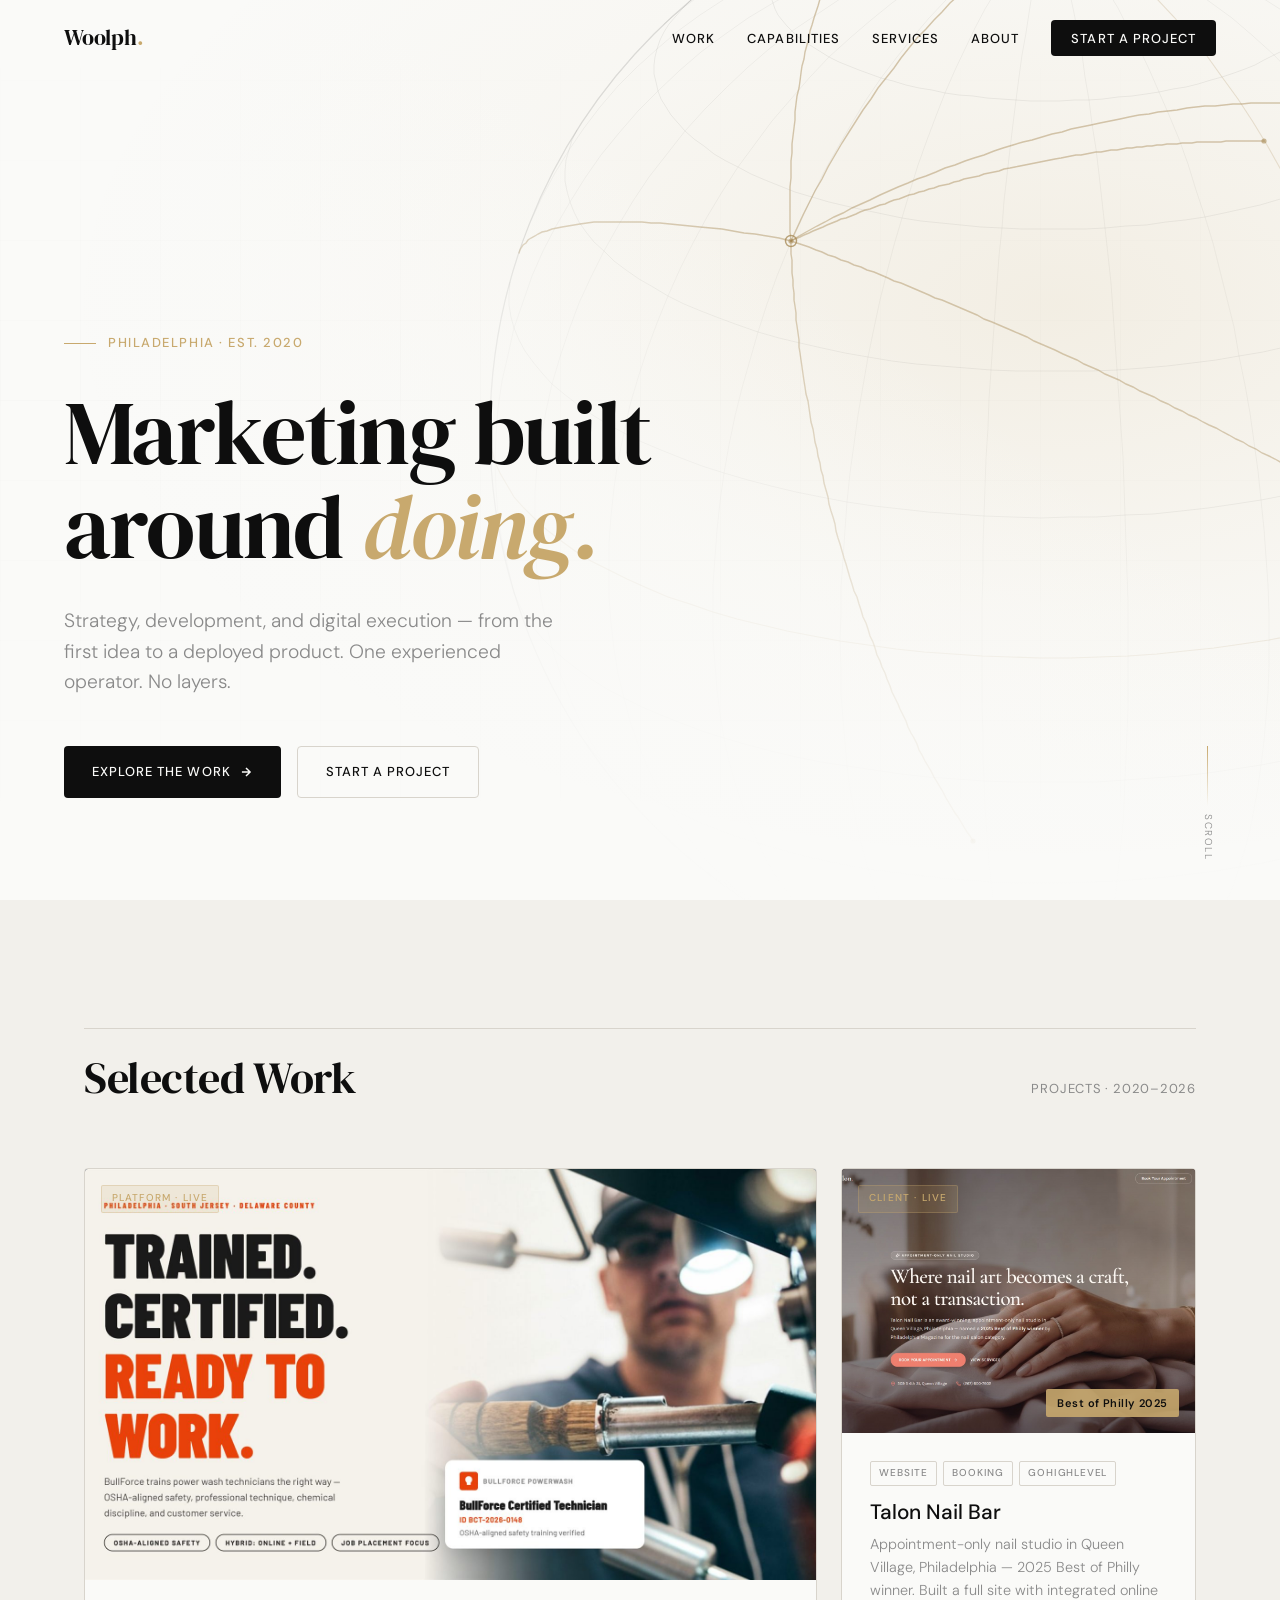
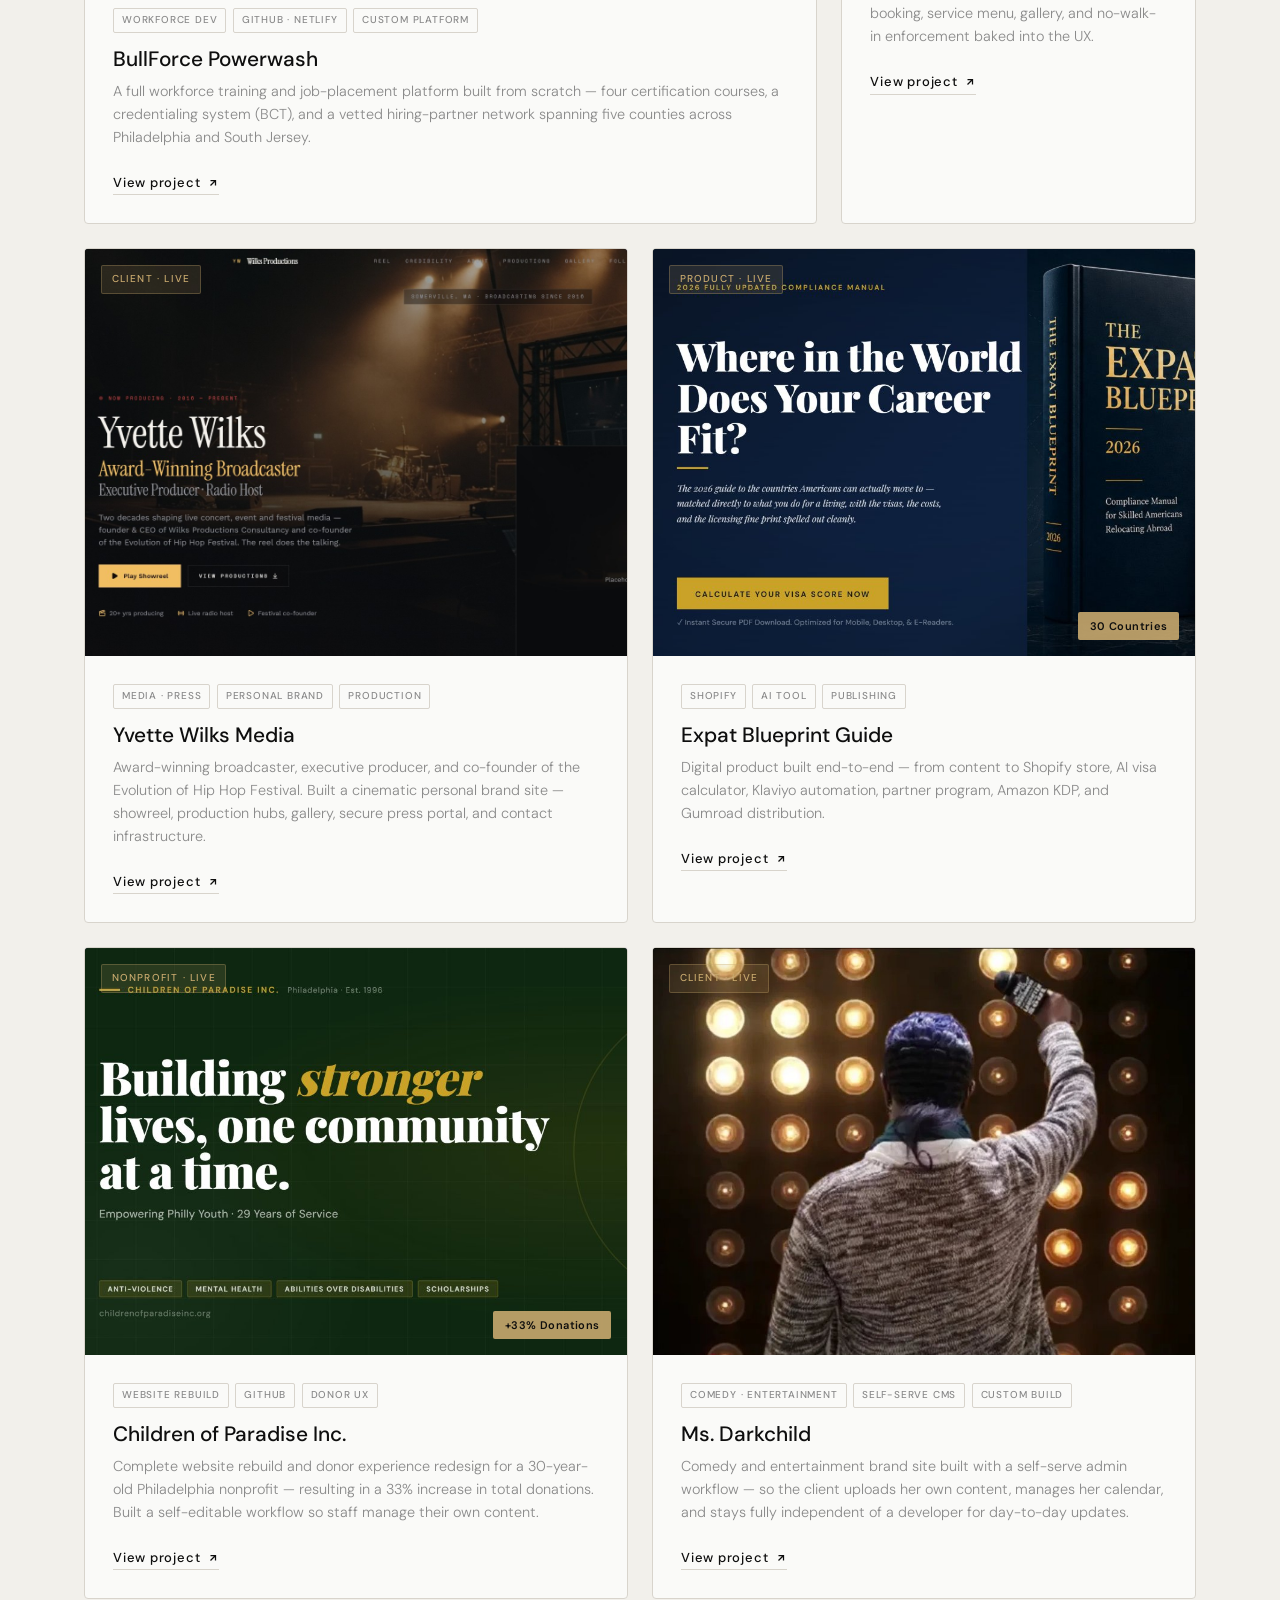
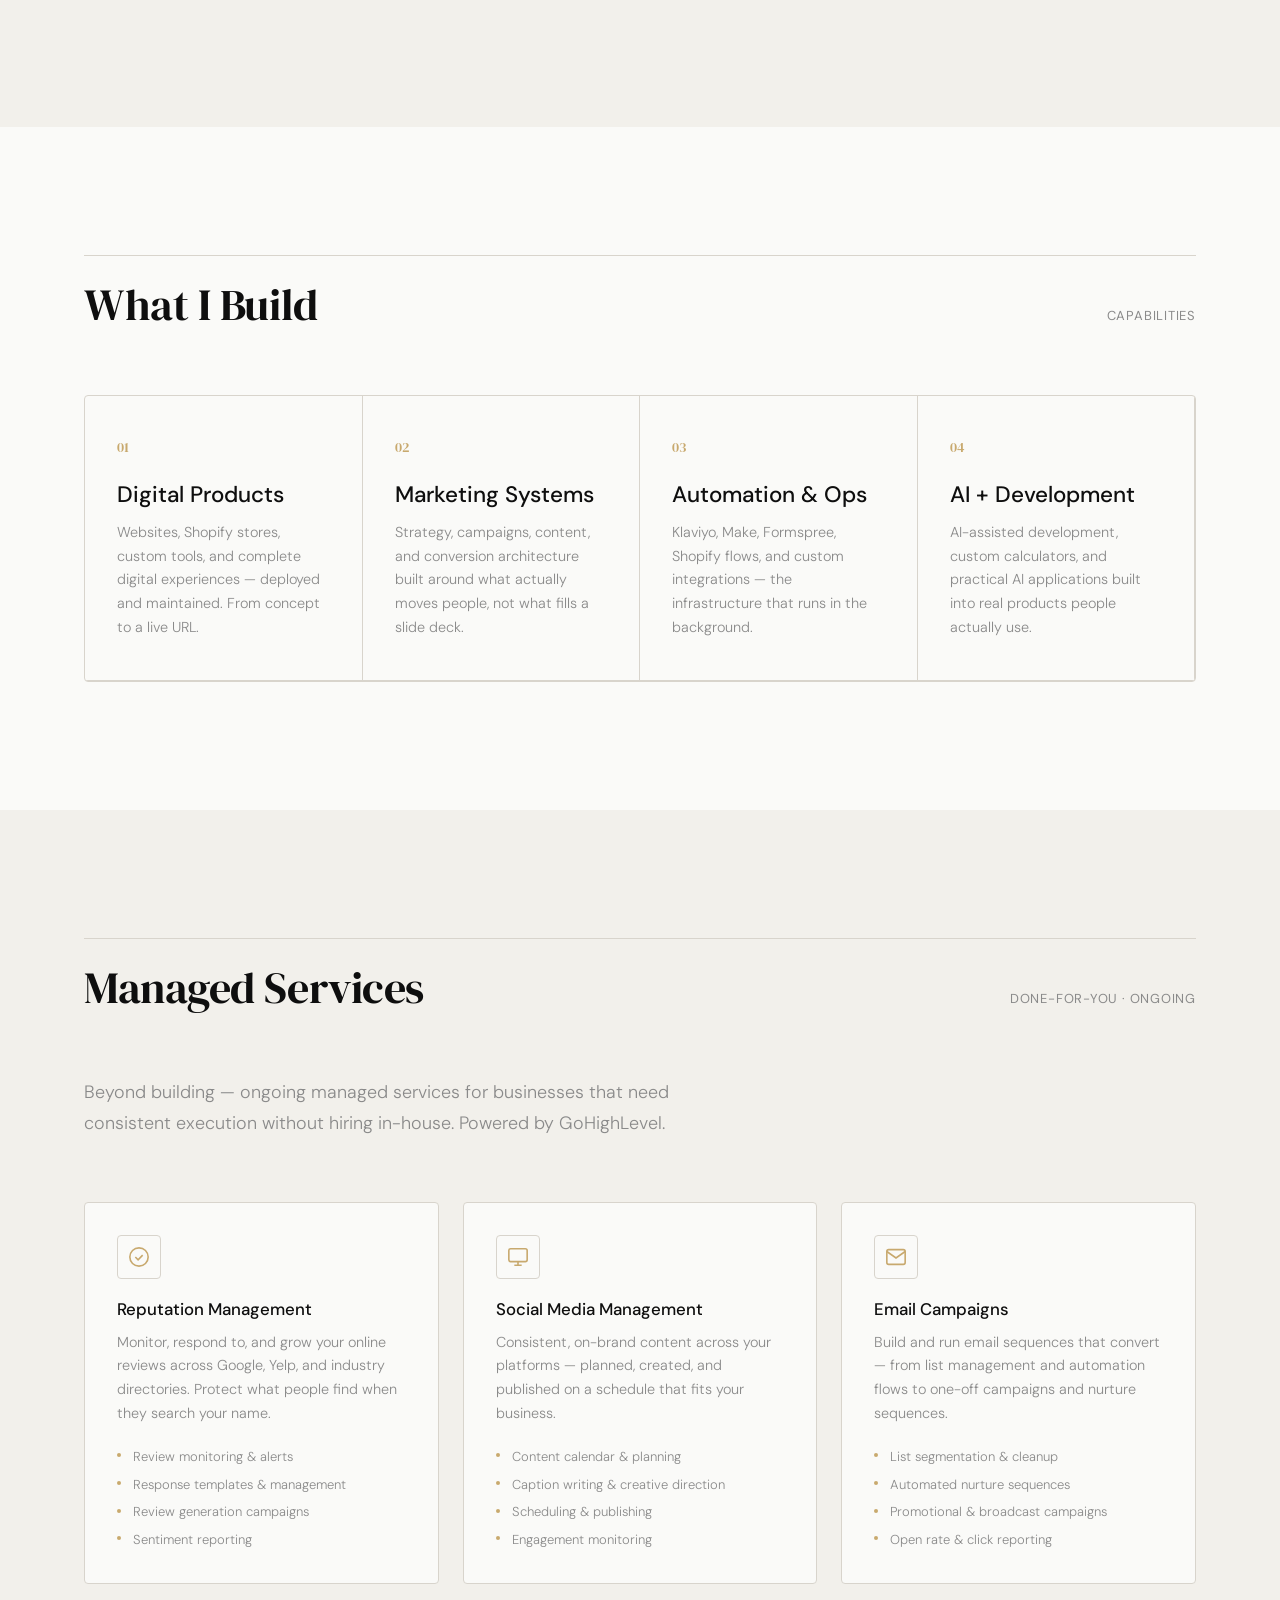
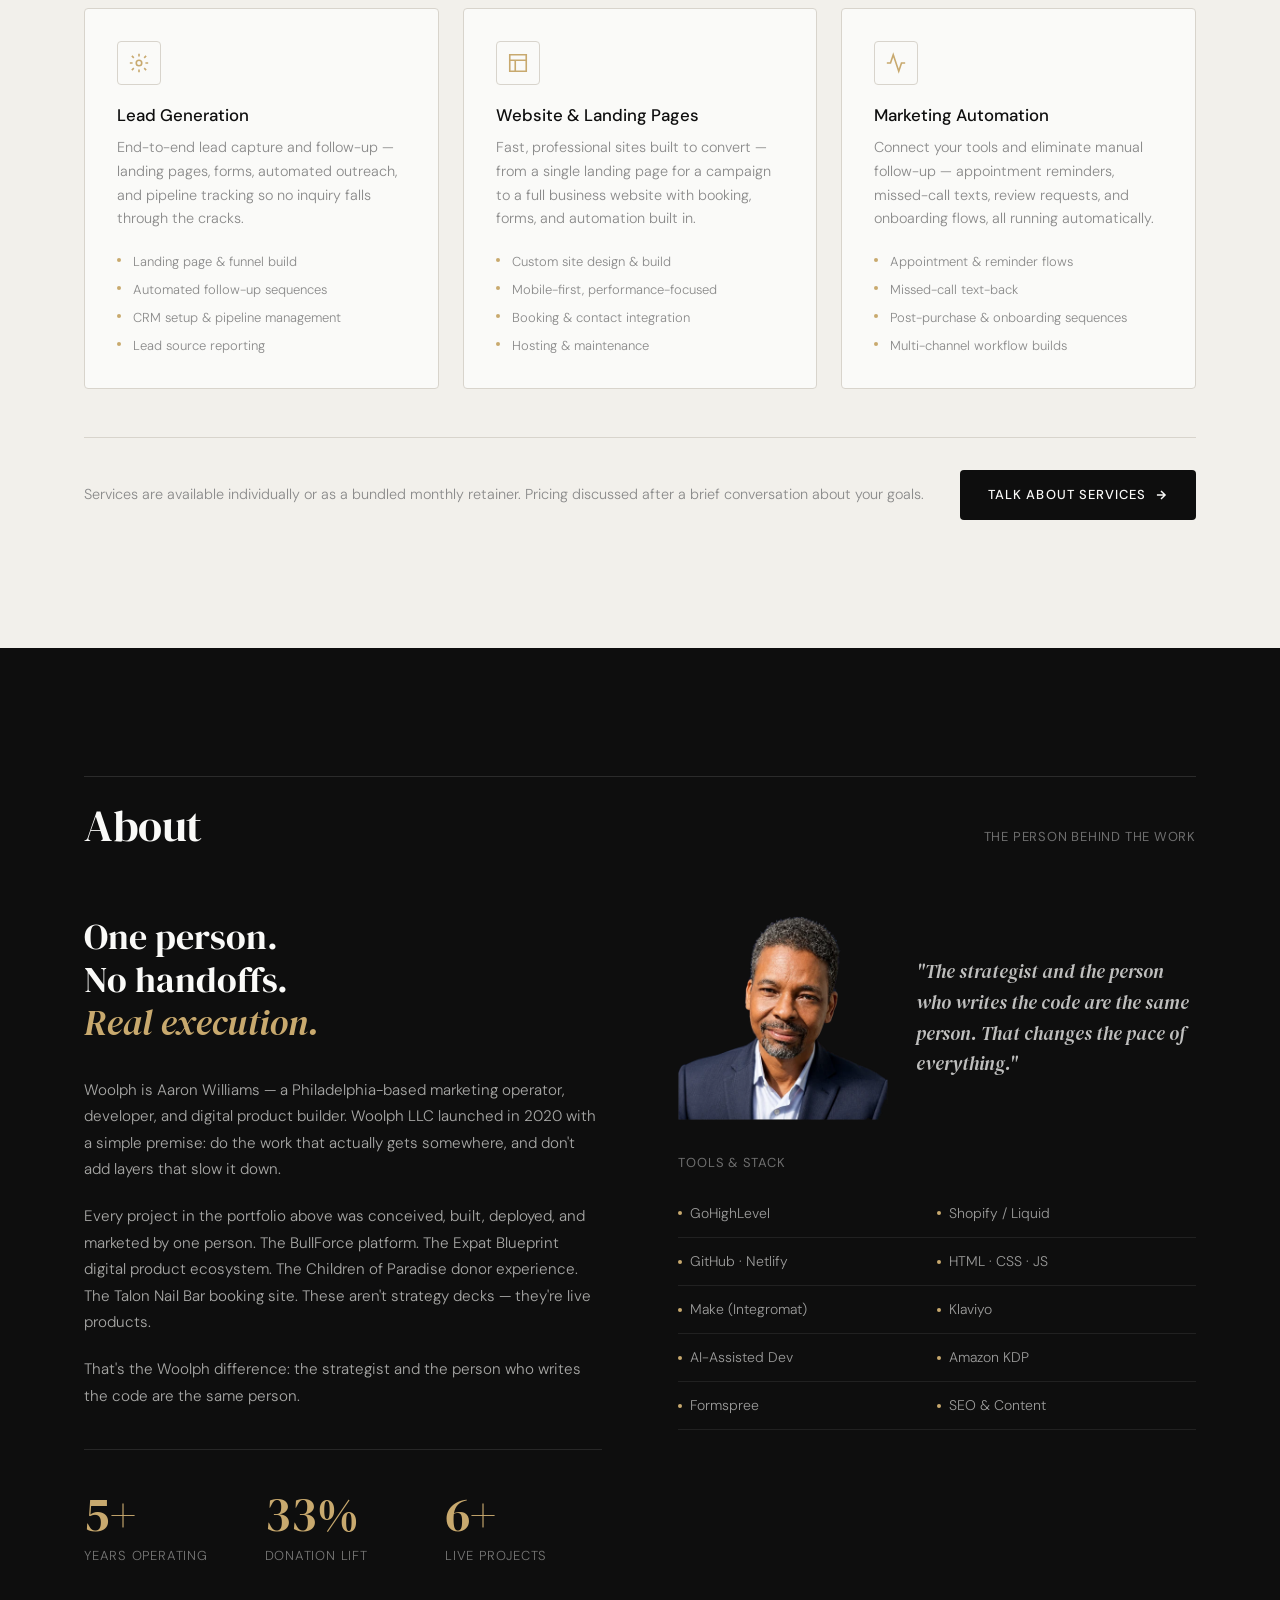
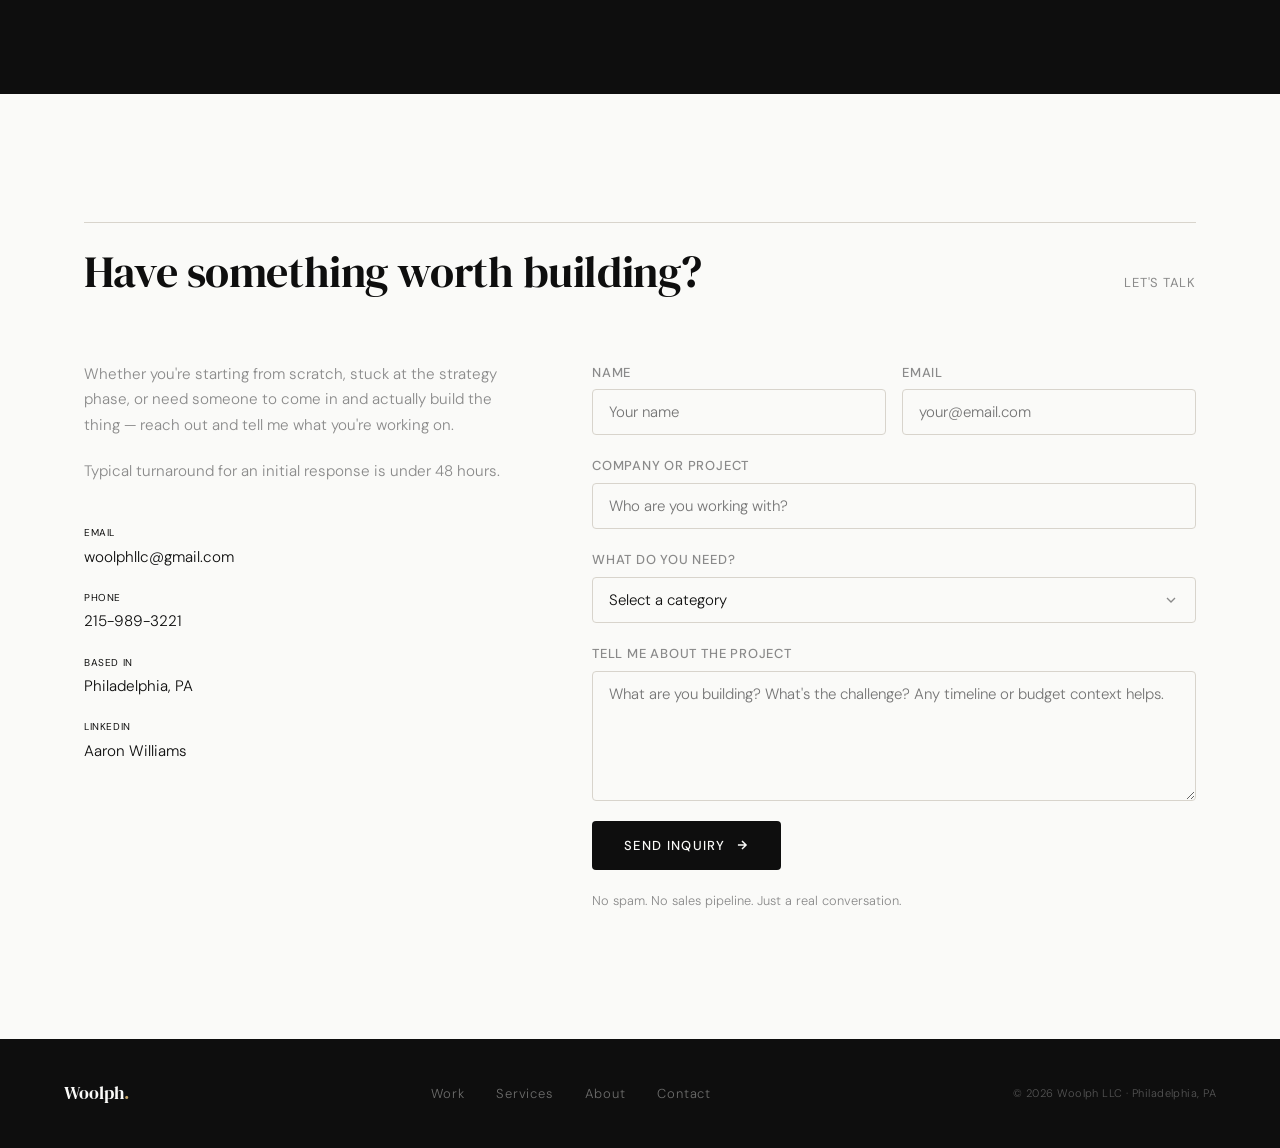
==== commit af36d412: "Enhance hero section with SVG and update about section Added SVG background to hero section and upda" ====
--- a/index.html
+++ b/index.html
@@ -51,7 +51,84 @@
        HERO
   ══════════════════════════════════════════ -->
   <section id="hero" aria-label="Introduction">
-    <div class="hero-bg" aria-hidden="true"></div>
+    <div class="hero-bg" aria-hidden="true">
+      <svg xmlns="http://www.w3.org/2000/svg" viewBox="0 0 1600 900" preserveAspectRatio="xMidYMid slice" aria-hidden="true">
+        <defs>
+          <radialGradient id="wb-glow" cx="76%" cy="34%" r="62%">
+            <stop offset="0%" stop-color="#C8A96E" stop-opacity="0.15"/>
+            <stop offset="55%" stop-color="#C8A96E" stop-opacity="0.045"/>
+            <stop offset="100%" stop-color="#C8A96E" stop-opacity="0"/>
+          </radialGradient>
+          <linearGradient id="wb-fade" x1="0" y1="0" x2="0" y2="1">
+            <stop offset="0%" stop-color="#fff" stop-opacity="1"/>
+            <stop offset="58%" stop-color="#fff" stop-opacity="0.85"/>
+            <stop offset="100%" stop-color="#fff" stop-opacity="0.12"/>
+          </linearGradient>
+          <mask id="wb-mask"><rect width="1600" height="900" fill="url(#wb-fade)"/></mask>
+        </defs>
+        <rect width="1600" height="900" fill="url(#wb-glow)"/>
+        <g mask="url(#wb-mask)" fill="none" stroke-linecap="round">
+          <g stroke="#0E0E0E" stroke-opacity="0.06" stroke-width="1">
+            <path d="M1041 964L1053 967L1066 971L1079 974L1092 976L1105 979L1119 981L1133 983L1147 984L1161 985L1176 986L1190 987L1205 987L1220 987L1234 986L1249 986L1263 985L1278 984L1292 982L1306 980L1319 978L1333 975L1346 973L1358 970L1371 966L1382 963"/>
+            <path d="M864 870L874 877L886 884L898 891L911 897L925 904L940 910L955 915L972 920L989 925L1006 930L1024 934L1043 938L1062 941L1081 944L1101 947L1121 949L1141 950L1162 952L1182 952L1203 953L1224 953L1245 952L1265 951L1286 950L1306 948L1326 946L1345 943L1365 940L1384 937L1402 933L1420 928L1437 924L1454 919L1470 913L1485 908L1500 902L1513 895L1526 889L1538 882L1549 875L1560 867"/>
+            <path d="M746 743L754 753L764 763L774 772L786 781L799 790L813 799L828 807L844 815L861 823L879 830L898 837L918 843L939 849L960 855L982 860L1005 865L1028 869L1052 872L1076 875L1101 878L1126 880L1151 882L1176 883L1202 883L1227 883L1252 882L1277 881L1303 879L1327 877L1352 874L1376 871L1399 867L1423 863L1445 858L1467 853L1488 847L1509 841L1528 835L1547 828L1565 820L1582 813L1597 805L1612 796L1626 787L1638 778L1650 769L1660 760L1669 750L1676 740"/>
+            <path d="M674 593L679 604L685 616L693 627L702 638L712 648L724 659L737 669L751 679L767 689L784 698L802 707L821 715L841 723L862 731L884 738L908 745L931 751L956 757L981 762L1007 766L1034 770L1061 774L1088 777L1116 779L1144 781L1172 782L1201 782L1229 782L1257 782L1285 780L1313 778L1341 776L1368 773L1395 769L1421 765L1447 760L1472 755L1497 749L1520 743L1543 736L1565 728L1586 721L1606 712L1624 704L1642 695L1658 685L1674 676L1688 666L1700 655L1712 645L1721 634L1730 623L1737 612L1743 601L1747 589"/>
+            <path d="M670 282L669 294L669 305L671 317L674 328L679 340L685 351L693 362L702 373L712 384L724 394L737 404L751 414L767 424L784 433L802 442L821 450L841 458L862 466L884 473L908 480L931 486L956 492L981 497L1007 502L1034 506L1061 509L1088 512L1116 514L1144 516L1172 517L1201 518L1229 517L1257 517L1285 515L1313 514L1341 511L1368 508L1395 504L1421 500L1447 495L1472 490L1497 484L1520 478L1543 471L1565 464L1586 456L1606 448L1624 439L1642 430L1658 421L1674 411L1688 401L1700 391L1712 380L1721 369L1730 358L1737 347L1743 336L1747 324L1750 313L1751 301L1751 290L1749 278"/>
+            <path d="M737 130L732 140L729 150L726 160L725 171L725 181L727 191L730 202L734 212L739 222L746 232L754 242L764 251L774 261L786 270L799 279L813 287L828 296L844 304L861 311L879 318L898 325L918 332L939 338L960 343L982 348L1005 353L1028 357L1052 361L1076 364L1101 366L1126 368L1151 370L1176 371L1202 371L1227 371L1252 371L1277 370L1303 368L1327 366L1352 363L1376 360L1399 356L1423 352L1445 347L1467 341L1488 336L1509 330L1528 323L1547 316L1565 309L1582 301L1597 293L1612 285L1626 276L1638 267L1650 258L1660 248L1669 238L1676 229L1683 219L1688 208L1691 198L1694 188L1695 178L1695 167L1693 157L1690 147L1686 137L1681 126"/>
+            <path d="M851 0L843 8L836 16L829 24L824 32L820 40L817 49L815 57L814 65L814 74L816 82L818 91L821 99L826 107L831 115L838 123L845 131L854 139L864 146L874 154L886 161L898 167L911 174L925 180L940 186L955 192L972 197L989 202L1006 206L1024 210L1043 214L1062 218L1081 221L1101 223L1121 225L1141 227L1162 228L1182 229L1203 229L1224 229L1245 229L1265 228L1286 226L1306 225L1326 222L1345 220L1365 217L1384 213L1402 209L1420 205L1437 200L1454 195L1470 190L1485 184L1500 178L1513 172L1526 165L1538 158L1549 151L1560 144L1569 136L1577 129L1584 121L1591 113L1596 104L1600 96L1603 88L1605 79L1606 71L1606 63L1604 54L1602 46L1599 38L1594 29L1589 21L1582 13L1575 5L1566 -2"/>
+            <path d="M1026 -99L1015 -95L1005 -91L996 -86L986 -82L978 -77L970 -72L963 -67L956 -61L950 -56L945 -50L941 -44L937 -39L934 -33L932 -27L931 -21L930 -15L930 -9L931 -3L933 3L935 9L938 15L942 20L947 26L952 31L958 37L965 42L973 47L981 52L989 57L999 62L1009 66L1019 70L1030 74L1041 78L1053 81L1066 85L1079 88L1092 90L1105 93L1119 95L1133 96L1147 98L1161 99L1176 100L1190 101L1205 101L1220 101L1234 100L1249 100L1263 99L1278 97L1292 96L1306 94L1319 92L1333 89L1346 87L1358 84L1371 80L1382 77L1394 73L1405 69L1415 65L1424 60L1434 55L1442 51L1450 46L1457 40L1464 35L1470 30L1475 24L1479 18L1483 13L1486 7L1488 1L1489 -5L1490 -11L1490 -17L1489 -23L1487 -29L1485 -35L1482 -41L1478 -46L1473 -52L1468 -58L1462 -63L1455 -68L1447 -73L1439 -78L1431 -83L1421 -88L1411 -92L1401 -96L1390 -100"/>
+            <path d="M1121 -111L1115 -109L1109 -107L1104 -104L1099 -102L1094 -100L1090 -97L1086 -95L1082 -92L1079 -89L1076 -86L1073 -83L1071 -80L1069 -77L1067 -74L1066 -71L1065 -68L1065 -65L1065 -62L1066 -59L1066 -56L1068 -53L1069 -50L1071 -47L1074 -44L1077 -41L1080 -38L1083 -36L1087 -33L1091 -30L1096 -28L1101 -25L1106 -23L1111 -21L1117 -19L1123 -17L1129 -15L1135 -14L1142 -12L1149 -11L1156 -9L1163 -8L1170 -7L1177 -7L1185 -6L1192 -6L1200 -5L1207 -5L1215 -5L1223 -5L1230 -6L1238 -6L1245 -7L1252 -8L1260 -9L1267 -10L1274 -11L1280 -13L1287 -14L1293 -16L1299 -18L1305 -20L1311 -22L1316 -24L1321 -26L1326 -29L1330 -31L1334 -34L1338 -36L1341 -39L1344 -42L1347 -45L1349 -48L1351 -51L1353 -54L1354 -57L1355 -60L1355 -63L1355 -66L1354 -69L1354 -72L1352 -75L1351 -78L1349 -81L1346 -84L1343 -87L1340 -90L1337 -93L1333 -95L1329 -98L1324 -100L1319 -103L1314 -105L1309 -107L1303 -109L1297 -111L1291 -113L1285 -115L1278 -116L1271 -118L1264 -119L1257 -120L1250 -121L1243 -122L1235 -122L1228 -123L1220 -123L1213 -123L1205 -123L1197 -123L1190 -123L1182 -122L1175 -121L1168 -121L1160 -120L1153 -118L1146 -117L1140 -116L1133 -114L1127 -112L1121 -111"/>
+          </g>
+          <g stroke="#0E0E0E" stroke-opacity="0.045" stroke-width="1">
+            <path d="M1053 -107L1070 -110L1086 -112L1103 -112L1121 -111L1138 -108L1156 -103L1174 -98L1192 -90L1210 -82"/>
+            <path d="M947 -64L966 -74L986 -82L1007 -88L1028 -93L1050 -97L1072 -99L1094 -100L1117 -99L1140 -97L1163 -93L1187 -88L1210 -82"/>
+            <path d="M824 24L843 8L863 -7L883 -21L905 -34L927 -46L950 -56L974 -65L999 -72L1024 -78L1050 -83L1076 -86L1102 -88L1129 -89L1156 -88L1183 -85L1210 -82"/>
+            <path d="M681 246L691 221L702 197L715 173L729 150L744 128L760 107L778 86L797 67L817 49L838 31L860 15L883 0L907 -14L932 -27L958 -38L984 -49L1011 -58L1038 -65L1066 -71L1094 -76L1123 -80L1152 -82L1181 -82L1210 -82"/>
+            <path d="M674 593L668 567L662 541L658 515L656 488L655 462L656 435L658 408L662 381L668 355L674 328L683 302L692 276L703 251L716 226L730 202L745 178L761 155L779 133L798 111L818 91L839 71L861 52L884 35L908 18L933 3L958 -11L984 -24L1011 -36L1039 -47L1066 -56L1095 -64L1123 -70L1152 -75L1181 -79L1210 -82"/>
+            <path d="M809 821L793 803L778 783L764 763L751 742L739 719L729 696L720 673L712 648L706 623L701 598L697 572L695 546L695 519L695 492L697 465L701 438L706 411L712 384L720 357L729 330L739 303L751 277L764 251L778 226L793 201L809 177L827 154L845 131L865 109L886 88L907 68L929 49L952 31L976 15L1000 -1L1025 -16L1051 -29L1077 -41L1103 -52L1129 -61L1156 -69L1183 -76L1210 -82"/>
+            <path d="M951 926L932 916L915 904L898 891L882 877L867 861L853 844L840 826L828 807L817 787L807 766L798 744L790 721L784 698L778 674L774 649L771 623L769 597L769 570L769 543L771 516L774 488L778 461L784 433L790 405L798 378L807 350L817 323L828 296L840 269L853 243L867 217L882 192L898 167L915 144L932 121L951 99L970 77L989 57L1010 38L1031 20L1052 3L1074 -13L1096 -28L1118 -41L1141 -53L1164 -64L1187 -74L1210 -82"/>
+            <path d="M1041 964L1026 958L1012 951L998 942L984 932L972 920L960 908L948 893L937 878L927 861L918 843L910 824L902 804L895 783L889 761L884 738L880 714L877 690L875 664L873 638L873 612L873 585L875 557L877 530L880 502L884 473L889 445L895 416L902 388L910 360L918 332L927 304L937 276L948 249L960 223L972 197L984 172L998 147L1012 123L1026 100L1041 78L1057 57L1073 37L1089 18L1106 0L1123 -17L1140 -33L1157 -47L1175 -60L1192 -71L1210 -82"/>
+            <path d="M1115 982L1105 979L1096 974L1087 968L1078 960L1070 951L1062 941L1054 929L1047 916L1040 902L1034 886L1028 869L1023 850L1018 831L1014 810L1010 789L1007 766L1005 743L1003 719L1001 694L1001 668L1000 641L1001 614L1001 587L1003 559L1005 530L1007 502L1010 473L1014 444L1018 415L1023 386L1028 357L1034 328L1040 300L1047 272L1054 245L1062 218L1070 191L1078 165L1087 140L1096 116L1105 93L1115 70L1125 49L1135 28L1145 9L1156 -9L1166 -26L1177 -42L1188 -57L1199 -70L1210 -82"/>
+            <path d="M1179 988L1176 986L1173 982L1170 977L1167 970L1164 961L1162 952L1159 940L1157 928L1155 914L1153 898L1151 882L1149 864L1148 845L1146 824L1145 803L1144 781L1143 757L1143 733L1142 708L1142 683L1142 656L1142 629L1142 601L1143 573L1143 545L1144 516L1145 487L1146 458L1148 428L1149 399L1151 370L1153 341L1155 312L1157 284L1159 256L1162 228L1164 201L1167 175L1170 149L1173 124L1176 100L1179 77L1182 55L1186 33L1189 13L1192 -6L1196 -23L1199 -40L1203 -55L1206 -69L1210 -82"/>
+            <path d="M1245 988L1249 986L1252 982L1256 976L1259 970L1262 961L1265 951L1268 940L1271 927L1273 913L1275 898L1277 881L1279 863L1281 844L1283 824L1284 803L1285 780L1286 757L1287 733L1288 708L1288 682L1288 656L1288 628L1288 601L1287 573L1286 544L1285 515L1284 486L1283 457L1281 428L1279 399L1277 370L1275 341L1273 312L1271 283L1268 255L1265 228L1262 201L1259 174L1256 149L1252 124L1249 100L1245 77L1242 54L1238 33L1234 13L1230 -6L1226 -24L1222 -40L1218 -55L1214 -69L1210 -82"/>
+            <path d="M1309 981L1319 978L1329 973L1339 967L1348 960L1356 950L1365 940L1373 928L1380 915L1387 900L1394 884L1399 867L1405 849L1410 830L1414 809L1418 787L1421 765L1424 741L1426 717L1428 692L1429 666L1429 640L1429 613L1428 585L1426 557L1424 529L1421 500L1418 471L1414 442L1410 413L1405 385L1399 356L1394 327L1387 299L1380 271L1373 243L1365 217L1356 190L1348 164L1339 139L1329 115L1319 92L1309 69L1299 48L1288 28L1278 8L1267 -10L1255 -27L1244 -42L1233 -57L1221 -70L1210 -82"/>
+            <path d="M1491 914L1509 902L1526 889L1542 874L1558 858L1572 842L1585 824L1597 805L1608 784L1619 763L1628 741L1635 718L1642 695L1647 670L1652 645L1655 620L1657 594L1657 567L1657 540L1655 513L1652 485L1647 458L1642 430L1635 402L1628 375L1619 347L1608 320L1597 293L1585 266L1572 240L1558 215L1542 190L1526 165L1509 142L1491 119L1473 97L1454 76L1434 55L1413 36L1392 18L1370 2L1348 -14L1326 -29L1303 -42L1280 -54L1257 -64L1233 -74L1210 -82"/>
+            <path d="M1614 818L1630 800L1645 780L1660 760L1673 738L1684 716L1695 693L1704 669L1712 645L1718 620L1723 594L1726 568L1729 542L1729 515L1729 488L1726 461L1723 434L1718 407L1712 380L1704 353L1695 326L1684 300L1673 274L1660 248L1645 223L1630 198L1614 174L1596 151L1577 129L1557 107L1537 86L1515 66L1493 47L1470 30L1446 13L1421 -3L1396 -17L1370 -30L1344 -42L1318 -53L1291 -62L1264 -70L1237 -76L1210 -82"/>
+            <path d="M1747 589L1754 564L1759 537L1763 511L1765 484L1766 458L1765 431L1763 404L1759 377L1754 351L1747 324L1739 298L1729 273L1718 247L1705 222L1691 198L1676 175L1660 152L1642 130L1623 108L1603 88L1582 68L1560 50L1537 32L1513 16L1488 1L1462 -13L1436 -26L1409 -38L1382 -48L1354 -57L1326 -65L1297 -71L1268 -76L1239 -79L1210 -82"/>
+            <path d="M1737 242L1728 217L1717 193L1704 170L1690 147L1675 125L1659 104L1641 83L1622 64L1602 46L1581 29L1559 12L1536 -3L1512 -16L1487 -29L1462 -40L1436 -50L1409 -59L1381 -66L1354 -72L1325 -77L1297 -80L1268 -82L1239 -83L1210 -82"/>
+            <path d="M1593 22L1575 5L1555 -10L1534 -24L1513 -36L1491 -48L1468 -58L1444 -66L1420 -74L1395 -80L1369 -84L1343 -87L1317 -89L1291 -89L1264 -88L1237 -86L1210 -82"/>
+            <path d="M1450 -75L1431 -83L1410 -89L1389 -94L1368 -98L1346 -100L1324 -100L1302 -100L1279 -97L1256 -93L1233 -88L1210 -82"/>
+            <path d="M1363 -108L1347 -111L1331 -113L1314 -113L1297 -111L1280 -108L1263 -104L1245 -98L1228 -90L1210 -82"/>
+            <path d="M1295 -123L1285 -123L1275 -122L1264 -119L1254 -114L1243 -108L1232 -101L1221 -92L1210 -82"/>
+            <path d="M1238 -129L1234 -129L1231 -126L1228 -123L1224 -117L1221 -111L1217 -102L1214 -93L1210 -82"/>
+            <path d="M1178 -129L1182 -128L1186 -126L1190 -123L1194 -117L1198 -111L1202 -102L1206 -93L1210 -82"/>
+            <path d="M1121 -123L1132 -123L1142 -121L1153 -118L1165 -114L1176 -108L1187 -101L1199 -92L1210 -82"/>
+          </g>
+          <g stroke="#9E7D44" stroke-opacity="0.20" stroke-width="1.1">
+            <path d="M650 438L652 450L655 462L660 473L667 485L674 497L684 508L695 519L707 530L720 540L735 551L751 561L769 570L787 579L807 588L828 597L850 604L873 612L897 619L922 625L947 631L973 636L1000 641L1028 645L1056 649L1084 652L1113 654L1142 656L1171 657L1200 658L1230 658L1259 657L1288 656L1317 654L1345 651L1374 648L1402 644L1429 640L1455 635L1481 629L1507 623L1531 617L1555 609L1577 602L1599 594L1620 585L1639 576L1657 567L1674 557L1690 547L1704 537L1718 526L1729 515L1739 504L1748 493L1756 481L1761 470L1766 458L1769 446L1770 434"/>
+            <path d="M1382 963L1398 957L1413 949L1427 941L1441 930L1454 919L1466 906L1478 891L1489 876L1499 859L1509 841L1517 822L1525 802L1532 781L1538 759L1543 736L1547 712L1551 687L1553 662L1554 636L1555 609L1554 582L1553 555L1551 527L1547 499L1543 471L1538 443L1532 414L1525 386L1517 358L1509 330L1499 302L1489 275L1478 248L1466 221L1454 195L1441 170L1427 145L1413 122L1398 99L1382 77L1367 56L1350 36L1334 17L1317 -1L1299 -18L1282 -33L1264 -47L1246 -60L1228 -71L1210 -82"/>
+          </g>
+          <circle cx="1210" cy="430" r="560" fill="none" stroke="#0E0E0E" stroke-opacity="0.12" stroke-width="1.25"/>
+          <g stroke="#9E7D44" stroke-opacity="0.42" stroke-width="1.4">
+            <path d="M951 241L955 239L960 237L964 235L969 233L973 231L978 229L983 227L987 225L992 223L997 221L1001 219L1006 218L1011 216L1016 214L1020 212L1025 210L1030 209L1035 207L1040 205L1045 204L1049 202L1054 200L1059 199L1064 197L1069 195L1074 194L1079 192L1084 191L1089 189L1094 188L1099 186L1104 185L1109 184L1114 182L1119 181L1124 179L1129 178L1134 177L1139 176L1144 174L1149 173L1154 172L1159 171L1164 169L1170 168L1175 167L1180 166L1185 165L1190 164L1195 163L1200 162L1205 161L1210 160L1215 159L1221 158L1226 157L1231 156L1236 155L1241 155L1246 154L1251 153L1256 152L1261 152L1266 151L1271 150L1277 150L1282 149L1287 148L1292 148L1297 147L1302 147L1307 146L1312 146L1317 145L1322 145L1327 144L1332 144L1337 144L1342 143L1347 143L1352 143L1357 142L1361 142L1366 142L1371 142L1376 142L1381 142L1386 141L1391 141L1395 141L1400 141L1405 141L1410 141L1415 141L1419 141L1424 141"/>
+            <path d="M951 241L959 236L968 231L977 226L985 222L994 217L1003 213L1012 208L1021 204L1030 200L1040 195L1049 191L1058 187L1068 183L1077 179L1086 176L1096 172L1105 168L1115 165L1125 161L1134 158L1144 155L1154 151L1163 148L1173 145L1183 142L1192 140L1202 137L1212 134L1222 132L1231 129L1241 127L1251 125L1260 123L1270 121L1280 119L1289 117L1299 115L1309 114L1318 112L1328 111L1337 110L1347 108L1356 107L1365 106L1375 106L1384 105L1393 104L1402 104L1411 103L1420 103L1429 103L1438 103L1447 103L1455 103L1464 103L1472 103L1481 104L1489 104L1498 105L1506 106L1514 107L1522 108L1530 109L1537 110L1545 111L1552 113L1560 114L1567 116L1574 117L1581 119L1588 121L1595 123L1602 125L1608 128L1615 130L1621 132L1627 135L1633 137L1639 140L1645 143L1651 146L1656 149L1661 152L1666 155L1671 159L1676 162L1681 165L1685 169L1690 173L1694 176L1698 180L1702 184L1706 188L1709 192L1713 196L1716 200"/>
+            <path d="M951 241L957 228L963 215L969 203L975 191L982 179L988 167L995 155L1002 143L1009 132L1016 121L1023 110L1031 99L1038 88L1046 78L1054 68L1061 58L1069 48L1077 38L1086 29L1094 20L1102 12L1110 3L1119 -5L1127 -13L1136 -21L1144 -28L1153 -35L1161 -42L1170 -48L1179 -54L1187 -60L1196 -66L1205 -71L1214 -76L1222 -80L1231 -84L1240 -88L1248 -92L1257 -95L1266 -98L1274 -101L1283 -103L1291 -105L1300 -106L1308 -108L1316 -108L1325 -109L1333 -109L1341 -109L1349 -109L1357 -108L1365 -107L1373 -105L1380 -103L1388 -101"/>
+            <path d="M951 241L951 247L951 254L952 260L952 267L952 273L953 280L953 286L954 293L954 300L955 306L956 313L956 320L957 326L958 333L959 340L959 347L960 353L961 360L962 367L963 374L964 381L965 387L966 394L968 401L969 408L970 415L971 422L973 429L974 435L975 442L977 449L978 456L980 463L981 470L983 476L984 483L986 490L988 497L989 504L991 511L993 517L995 524L996 531L998 538L1000 544L1002 551L1004 558L1006 564L1008 571L1010 578L1012 584L1014 591L1017 597L1019 604L1021 610L1023 617L1026 623L1028 629L1030 636L1033 642L1035 648L1037 655L1040 661L1042 667L1045 673L1047 679L1050 686L1052 692L1055 698L1058 704L1060 709L1063 715L1066 721L1068 727L1071 733L1074 738L1077 744L1079 750L1082 755L1085 761L1088 766L1091 771L1094 777L1097 782L1100 787L1103 792L1106 798L1109 803L1112 808L1115 813L1118 817L1121 822L1124 827L1127 832L1130 836L1133 841"/>
+            <path d="M951 241L939 238L927 236L915 234L904 233L893 231L882 229L871 228L860 227L850 226L840 225L830 224L820 223L811 223L802 222L793 222L785 222L777 222L769 222L761 222L754 222L747 223L740 224L734 225L728 226L722 227L717 228L712 229L707 231L702 232L698 234L695 236L691 238L688 240L686 243L683 245L681 248L680 250L679 253"/>
+            <path d="M951 241L950 232L950 222L950 214L950 205L950 196L950 187L951 178L951 170L951 161L952 153L952 144L953 136L954 128L955 120L955 112L956 104L957 96L959 88L960 81L961 73L962 66L964 59L965 52L967 45L969 38L970 31L972 25L974 18L976 12L978 6L980 -1L982 -7L985 -12L987 -18L989 -24L992 -29L994 -34L997 -39L1000 -44L1003 -49L1005 -54L1008 -58L1011 -63L1014 -67L1017 -71L1020 -75L1024 -78L1027 -82L1030 -85L1034 -88L1037 -92L1040 -94L1044 -97L1048 -100L1051 -102L1055 -104L1059 -106L1062 -108L1066 -110L1070 -112L1074 -113L1078 -114"/>
+            <path d="M951 241L957 243L963 245L969 247L976 250L982 252L988 255L995 257L1001 260L1008 262L1014 265L1021 267L1027 270L1034 272L1041 275L1048 278L1054 281L1061 283L1068 286L1075 289L1082 292L1089 295L1095 298L1102 300L1109 303L1116 306L1123 309L1130 312L1137 315L1144 319L1152 322L1159 325L1166 328L1173 331L1180 334L1187 337L1194 341L1201 344L1208 347L1215 350L1223 354L1230 357L1237 360L1244 364L1251 367L1258 370L1265 374L1272 377L1279 380L1286 384L1293 387L1300 391L1307 394L1314 397L1321 401L1328 404L1335 408L1342 411L1349 415L1356 418L1363 422L1369 425L1376 428L1383 432L1389 435L1396 439L1403 442L1409 446L1416 449L1422 453L1429 456L1435 459L1442 463L1448 466L1454 470L1460 473L1466 477L1473 480L1479 483L1485 487L1491 490L1497 493L1502 497L1508 500L1514 503L1520 507L1525 510L1531 513L1536 516L1542 520L1547 523L1552 526L1558 529L1563 532L1568 536L1573 539L1578 542"/>
+          </g>
+          <g fill="#9E7D44" stroke="none">
+            <circle cx="951" cy="241" r="2.6" fill-opacity="0.55"/>
+            <circle cx="1424" cy="141" r="2.6" fill-opacity="0.55"/>
+            <circle cx="1716" cy="200" r="2.6" fill-opacity="0.55"/>
+            <circle cx="1133" cy="841" r="2.6" fill-opacity="0.55"/>
+            <circle cx="1578" cy="542" r="2.6" fill-opacity="0.55"/>
+          </g>
+          <circle cx="951" cy="241" r="5.5" fill="none" stroke="#9E7D44" stroke-opacity="0.75" stroke-width="1.4"/>
+        </g>
+      </svg>
+    </div>
     <div class="hero-grid" aria-hidden="true"></div>
 
     <div class="hero-kicker reveal">
@@ -470,10 +547,22 @@
         </div>
 
         <div class="about-right">
-          <p class="about-tagline reveal">
-            "The strategist and the person who writes the code are the same person.
-            That changes the pace of everything."
-          </p>
+          <div class="about-intro">
+            <img
+              class="about-portrait reveal"
+              src="images/aaron-portrait.webp"
+              alt="Aaron Williams"
+              width="450"
+              height="440"
+              loading="lazy"
+              decoding="async"
+            />
+
+            <p class="about-tagline reveal">
+              "The strategist and the person who writes the code are the same person.
+              That changes the pace of everything."
+            </p>
+          </div>
 
           <p class="label reveal" style="margin-bottom: 1rem; margin-top: 0.5rem;">Tools &amp; stack</p>
           <ul class="stack-list reveal reveal-delay-1" role="list">
--- a/style.css
+++ b/style.css
@@ -1,6 +1,5 @@
 /* ============================================
    WOOLPH MARKETING — style.css
-   Design tokens & global styles
    ============================================ */
 
 @import url('https://fonts.googleapis.com/css2?family=DM+Serif+Display:ital@0;1&family=DM+Sans:ital,opsz,wght@0,9..40,300;0,9..40,400;0,9..40,500;0,9..40,600;1,9..40,300&display=swap');
@@ -9,31 +8,23 @@
    TOKENS
    ============================================ */
 :root {
-  /* Palette */
   --ink:       #0E0E0E;
   --ash:       #F2F0EB;
   --mid:       #8A8A8A;
   --rule:      #D8D4CC;
   --paper:     #FAFAF8;
-  --signal:    #1A1A1A;
-  --accent:    #C8A96E;        /* warm gold — editorial, not agency-loud */
+  --accent:    #C8A96E;
   --accent-dk: #9E7D44;
 
-  /* Type scale */
-  --display:   clamp(3rem, 7vw, 6.5rem);
-  --h2:        clamp(1.75rem, 3.5vw, 2.75rem);
-  --h3:        clamp(1.1rem, 2vw, 1.4rem);
-  --body:      1rem;
-  --small:     0.8125rem;
-
-  /* Spacing */
+  --display: clamp(3rem, 7vw, 6.5rem);
+  --h2:      clamp(1.75rem, 3.5vw, 2.75rem);
+  --h3:      clamp(1.1rem, 2vw, 1.4rem);
+  --body:    1rem;
+  --small:   0.8125rem;
+
   --section-pad: clamp(5rem, 10vw, 9rem);
   --gutter:      clamp(1.25rem, 5vw, 4rem);
-
-  /* Radius */
   --card-r: 4px;
-
-  /* Motion */
   --ease: cubic-bezier(0.25, 0.1, 0.25, 1);
   --fast: 200ms;
   --med:  400ms;
@@ -43,12 +34,7 @@
    RESET & BASE
    ============================================ */
 *, *::before, *::after { box-sizing: border-box; margin: 0; padding: 0; }
-
-html {
-  scroll-behavior: smooth;
-  font-size: 16px;
-}
-
+html { scroll-behavior: smooth; font-size: 16px; }
 body {
   font-family: 'DM Sans', system-ui, sans-serif;
   font-size: var(--body);
@@ -58,7 +44,6 @@
   background: var(--paper);
   -webkit-font-smoothing: antialiased;
 }
-
 img { display: block; max-width: 100%; }
 a { color: inherit; text-decoration: none; }
 button { font-family: inherit; cursor: pointer; border: none; background: none; }
@@ -73,11 +58,7 @@
   line-height: 1.05;
   letter-spacing: -0.02em;
 }
-
-.display em {
-  font-style: italic;
-  color: var(--accent);
-}
+.display em { font-style: italic; color: var(--accent); }
 
 h2, .h2 {
   font-family: 'DM Serif Display', Georgia, serif;
@@ -86,15 +67,12 @@
   line-height: 1.15;
   letter-spacing: -0.01em;
 }
-
 h3, .h3 {
   font-family: 'DM Sans', system-ui, sans-serif;
   font-size: var(--h3);
   font-weight: 500;
   line-height: 1.3;
-  letter-spacing: 0;
-}
-
+}
 .eyebrow {
   font-size: var(--small);
   font-weight: 500;
@@ -102,7 +80,6 @@
   text-transform: uppercase;
   color: var(--accent);
 }
-
 .label {
   font-size: var(--small);
   font-weight: 400;
@@ -114,15 +91,8 @@
 /* ============================================
    LAYOUT
    ============================================ */
-.container {
-  max-width: 1240px;
-  margin: 0 auto;
-  padding: 0 var(--gutter);
-}
-
-section {
-  padding: var(--section-pad) 0;
-}
+.container { max-width: 1240px; margin: 0 auto; padding: 0 var(--gutter); }
+section { padding: var(--section-pad) 0; }
 
 .section-header {
   display: flex;
@@ -134,20 +104,14 @@
   margin-bottom: clamp(2.5rem, 5vw, 4.5rem);
   flex-wrap: wrap;
 }
-
-.section-header h2 {
-  flex: 1;
-  min-width: 200px;
-}
+.section-header h2 { flex: 1; min-width: 200px; }
 
 /* ============================================
    NAV
    ============================================ */
 #nav {
   position: fixed;
-  top: 0;
-  left: 0;
-  right: 0;
+  top: 0; left: 0; right: 0;
   z-index: 100;
   padding: 1.25rem var(--gutter);
   display: flex;
@@ -155,32 +119,25 @@
   justify-content: space-between;
   transition: background var(--med) var(--ease), backdrop-filter var(--med) var(--ease);
 }
-
 #nav.scrolled {
   background: rgba(250,250,248,0.92);
   backdrop-filter: blur(12px);
   -webkit-backdrop-filter: blur(12px);
   border-bottom: 1px solid var(--rule);
 }
-
 .nav-logo {
   font-family: 'DM Serif Display', Georgia, serif;
   font-size: 1.35rem;
   letter-spacing: -0.01em;
   color: var(--ink);
 }
-
-.nav-logo span {
-  color: var(--accent);
-}
-
+.nav-logo span { color: var(--accent); }
 .nav-links {
   display: flex;
   align-items: center;
-  gap: 2.5rem;
+  gap: 2rem;
   list-style: none;
 }
-
 .nav-links a {
   font-size: var(--small);
   font-weight: 500;
@@ -189,9 +146,7 @@
   color: var(--ink);
   transition: color var(--fast);
 }
-
 .nav-links a:hover { color: var(--accent); }
-
 .nav-cta {
   background: var(--ink);
   color: var(--paper) !important;
@@ -199,9 +154,7 @@
   border-radius: var(--card-r);
   transition: background var(--fast) !important;
 }
-
-.nav-cta:hover { background: var(--accent) !important; color: var(--paper) !important; }
-
+.nav-cta:hover { background: var(--accent) !important; }
 .nav-toggle {
   display: none;
   flex-direction: column;
@@ -209,7 +162,6 @@
   width: 24px;
   cursor: pointer;
 }
-
 .nav-toggle span {
   display: block;
   height: 1.5px;
@@ -229,20 +181,41 @@
   position: relative;
   overflow: hidden;
 }
-
 .hero-bg {
-  position: absolute;
-  inset: 0;
-  background:
-    radial-gradient(ellipse 60% 80% at 90% 20%, rgba(200,169,110,0.06) 0%, transparent 70%),
-    radial-gradient(ellipse 40% 60% at 10% 80%, rgba(200,169,110,0.04) 0%, transparent 60%);
+  position: absolute; inset: 0;
+  z-index: 0;
   pointer-events: none;
 }
-
-/* Subtle grid overlay — the "signature element" */
+/* Orthographic globe with great-circle routes out of Philadelphia.
+   Vector, so it stays sharp at any density; the artwork carries its own
+   gold wash, which is why the old radial gradients came out. */
+.hero-bg svg {
+  position: absolute; inset: 0;
+  width: 100%; height: 100%;
+  display: block;
+}
+/* Paper washes back in toward the lower left, where the headline, subhead
+   and buttons sit. The globe is anchored upper right, so it stays untouched
+   while the copy always reads against a near-solid ground. */
+.hero-bg::after {
+  content: '';
+  position: absolute; inset: 0;
+  background: linear-gradient(
+    to top right,
+    rgba(250, 250, 248, 1) 0%,
+    rgba(250, 250, 248, 0.94) 24%,
+    rgba(250, 250, 248, 0.62) 44%,
+    rgba(250, 250, 248, 0) 66%
+  );
+}
+/* Narrow viewports crop deep into the globe, so the artwork reads as one
+   large arc. Easing it back keeps it as texture rather than a stray shape. */
+@media (max-width: 700px) {
+  .hero-bg svg { opacity: 0.72; }
+}
 .hero-grid {
-  position: absolute;
-  inset: 0;
+  position: absolute; inset: 0;
+  z-index: 0;
   background-image:
     linear-gradient(rgba(14,14,14,0.035) 1px, transparent 1px),
     linear-gradient(90deg, rgba(14,14,14,0.035) 1px, transparent 1px);
@@ -250,27 +223,21 @@
   pointer-events: none;
   mask-image: linear-gradient(to bottom, transparent 0%, rgba(0,0,0,0.3) 40%, transparent 100%);
 }
-
-.hero-kicker {
-  display: flex;
-  align-items: center;
-  gap: 0.75rem;
-  margin-bottom: 2rem;
-}
-
-.hero-kicker::before {
-  content: '';
-  display: block;
-  width: 2rem;
-  height: 1px;
-  background: var(--accent);
-}
-
-.hero-headline {
-  max-width: 900px;
-  margin-bottom: 2rem;
-}
-
+/* Hero copy sits above .hero-bg / .hero-grid. Required because
+   .reveal.visible clears its transform when the intro finishes. */
+#hero > .hero-kicker,
+#hero > .hero-headline,
+#hero > .hero-sub,
+#hero > .hero-actions {
+  position: relative;
+  z-index: 1;
+}
+#hero > .hero-scroll {
+  z-index: 1;
+}
+.hero-kicker { display: flex; align-items: center; gap: 0.75rem; margin-bottom: 2rem; }
+.hero-kicker::before { content: ''; display: block; width: 2rem; height: 1px; background: var(--accent); }
+.hero-headline { max-width: 900px; margin-bottom: 2rem; }
 .hero-sub {
   max-width: 520px;
   font-size: clamp(1rem, 1.5vw, 1.2rem);
@@ -279,12 +246,7 @@
   line-height: 1.6;
   margin-bottom: 3rem;
 }
-
-.hero-actions {
-  display: flex;
-  gap: 1rem;
-  flex-wrap: wrap;
-}
+.hero-actions { display: flex; gap: 1rem; flex-wrap: wrap; }
 
 .btn-primary {
   display: inline-flex;
@@ -300,11 +262,7 @@
   border-radius: var(--card-r);
   transition: background var(--fast), transform var(--fast);
 }
-
-.btn-primary:hover {
-  background: var(--accent);
-  transform: translateY(-1px);
-}
+.btn-primary:hover { background: var(--accent); transform: translateY(-1px); }
 
 .btn-secondary {
   display: inline-flex;
@@ -318,46 +276,30 @@
   text-transform: uppercase;
   padding: 0.875rem 1.75rem;
   border-radius: var(--card-r);
-  transition: border-color var(--fast), color var(--fast), transform var(--fast);
-}
-
-.btn-secondary:hover {
-  border-color: var(--ink);
-  transform: translateY(-1px);
-}
+  transition: border-color var(--fast), transform var(--fast);
+}
+.btn-secondary:hover { border-color: var(--ink); transform: translateY(-1px); }
 
 .hero-scroll {
   position: absolute;
-  bottom: 2.5rem;
-  right: var(--gutter);
-  display: flex;
-  flex-direction: column;
-  align-items: center;
-  gap: 0.5rem;
-}
-
+  bottom: 2.5rem; right: var(--gutter);
+  display: flex; flex-direction: column; align-items: center; gap: 0.5rem;
+}
 .hero-scroll span {
-  font-size: 10px;
-  letter-spacing: 0.15em;
-  text-transform: uppercase;
-  color: var(--mid);
+  font-size: 10px; letter-spacing: 0.15em; text-transform: uppercase; color: var(--mid);
   writing-mode: vertical-rl;
 }
-
 .scroll-line {
-  width: 1px;
-  height: 60px;
+  width: 1px; height: 60px;
   background: linear-gradient(to bottom, var(--accent), transparent);
   animation: scrollPulse 2s ease-in-out infinite;
 }
-
 @keyframes scrollPulse {
-  0%, 100% { opacity: 0.4; transform: scaleY(1); }
-  50% { opacity: 1; transform: scaleY(1.1); }
-}
-
-/* ============================================
-   WORK (PROJECTS)
+  0%, 100% { opacity: 0.4; } 50% { opacity: 1; }
+}
+
+/* ============================================
+   WORK
    ============================================ */
 #work { background: var(--ash); }
 
@@ -366,21 +308,17 @@
   grid-template-columns: repeat(12, 1fr);
   gap: 1.5rem;
 }
-
 .project-card {
   background: var(--paper);
   border-radius: var(--card-r);
   overflow: hidden;
   border: 1px solid var(--rule);
   transition: transform var(--med) var(--ease), box-shadow var(--med) var(--ease);
-  cursor: default;
-}
-
+}
 .project-card:hover {
   transform: translateY(-4px);
   box-shadow: 0 16px 40px rgba(14,14,14,0.08);
 }
-
 .project-card.featured  { grid-column: span 8; }
 .project-card.secondary { grid-column: span 4; }
 .project-card.tertiary  { grid-column: span 6; }
@@ -390,31 +328,36 @@
   background: var(--ink);
   position: relative;
   overflow: hidden;
-  display: flex;
-  align-items: center;
-  justify-content: center;
-}
-
+  display: flex; align-items: center; justify-content: center;
+}
 .project-card.secondary .project-visual,
-.project-card.tertiary .project-visual {
-  aspect-ratio: 4/3;
-}
-
-/* Project visual backgrounds — each unique */
+.project-card.tertiary  .project-visual { aspect-ratio: 4/3; }
+
+/* Project visual backgrounds */
 .pv-bullforce  { background: linear-gradient(135deg, #0a1628 0%, #1a3a6e 60%, #0d2244 100%); }
-.pv-expat     { background: linear-gradient(135deg, #1c2f1e 0%, #2d5033 60%, #1a4020 100%); }
-.pv-nonprofit { background: linear-gradient(135deg, #1e1240 0%, #3a1f6e 60%, #281050 100%); }
-.pv-philly    { background: linear-gradient(135deg, #1a1208 0%, #3d2c0a 60%, #2a1c06 100%); }
+.pv-talon      { background: linear-gradient(135deg, #1a0f0f 0%, #3d1f1f 50%, #2a1010 100%); }
+.pv-yvette     { background: linear-gradient(135deg, #0d0d1a 0%, #1a1a3d 50%, #0d1020 100%); }
+.pv-expat      { background: linear-gradient(135deg, #1c2f1e 0%, #2d5033 60%, #1a4020 100%); }
+.pv-nonprofit  { background: linear-gradient(135deg, #1e1240 0%, #3a1f6e 60%, #281050 100%); }
+.pv-darkchild  { background: linear-gradient(135deg, #0d0d0d 0%, #1a001a 50%, #0d000d 100%); }
 
 .project-visual-inner {
-  position: absolute;
-  inset: 0;
-  display: flex;
-  align-items: center;
-  justify-content: center;
+  position: absolute; inset: 0;
+  display: flex; align-items: center; justify-content: center;
   padding: 2rem;
 }
-
+.project-img {
+  position: absolute; inset: 0;
+  width: 100%; height: 100%;
+  object-fit: cover;
+  object-position: center;
+}
+/* Source screenshot has its headline/content anchored to the left edge;
+   center-cropping (the default above) cuts it off when the box is
+   narrower than the image. Anchor the crop to the left instead. */
+.project-img--left {
+  object-position: left center;
+}
 .project-mono {
   font-family: 'DM Serif Display', Georgia, serif;
   font-size: clamp(2rem, 5vw, 4rem);
@@ -424,106 +367,48 @@
   user-select: none;
   line-height: 1;
 }
-
 .project-badge {
-  position: absolute;
-  top: 1rem;
-  left: 1rem;
+  position: absolute; top: 1rem; left: 1rem;
   background: rgba(200,169,110,0.15);
   border: 1px solid rgba(200,169,110,0.3);
   color: var(--accent);
-  font-size: 10px;
-  font-weight: 500;
-  letter-spacing: 0.12em;
-  text-transform: uppercase;
-  padding: 0.3rem 0.6rem;
-  border-radius: 2px;
-}
-
+  font-size: 10px; font-weight: 500;
+  letter-spacing: 0.12em; text-transform: uppercase;
+  padding: 0.3rem 0.6rem; border-radius: 2px;
+}
 .project-result {
-  position: absolute;
-  bottom: 1rem;
-  right: 1rem;
+  position: absolute; bottom: 1rem; right: 1rem;
   background: rgba(200,169,110,0.9);
   color: var(--ink);
-  font-size: 11px;
-  font-weight: 600;
-  padding: 0.3rem 0.7rem;
-  border-radius: 2px;
+  font-size: 11px; font-weight: 600;
+  padding: 0.3rem 0.7rem; border-radius: 2px;
   letter-spacing: 0.04em;
 }
-
-.project-body {
-  padding: 1.75rem;
-}
-
-.project-meta {
-  display: flex;
-  align-items: center;
-  justify-content: space-between;
-  margin-bottom: 0.75rem;
-}
-
-.project-tags {
-  display: flex;
-  gap: 0.4rem;
-  flex-wrap: wrap;
-}
-
+.project-body { padding: 1.75rem; }
+.project-meta { display: flex; align-items: center; justify-content: space-between; margin-bottom: 0.75rem; }
+.project-tags { display: flex; gap: 0.4rem; flex-wrap: wrap; }
 .project-tag {
-  font-size: 10px;
-  font-weight: 500;
-  letter-spacing: 0.08em;
-  text-transform: uppercase;
-  color: var(--mid);
-  border: 1px solid var(--rule);
-  padding: 0.2rem 0.5rem;
-  border-radius: 2px;
-}
-
-.project-body h3 {
-  font-size: clamp(1.05rem, 1.8vw, 1.3rem);
-  margin-bottom: 0.5rem;
-}
-
-.project-body p {
-  font-size: 0.9rem;
-  color: var(--mid);
-  line-height: 1.6;
-  margin-bottom: 1.25rem;
-}
-
+  font-size: 10px; font-weight: 500;
+  letter-spacing: 0.08em; text-transform: uppercase;
+  color: var(--mid); border: 1px solid var(--rule);
+  padding: 0.2rem 0.5rem; border-radius: 2px;
+}
+.project-body h3 { font-size: clamp(1.05rem, 1.8vw, 1.3rem); margin-bottom: 0.5rem; }
+.project-body p { font-size: 0.9rem; color: var(--mid); line-height: 1.6; margin-bottom: 1.25rem; }
 .project-link {
-  display: inline-flex;
-  align-items: center;
-  gap: 0.4rem;
-  font-size: var(--small);
-  font-weight: 500;
-  letter-spacing: 0.06em;
-  color: var(--ink);
-  border-bottom: 1px solid var(--rule);
-  padding-bottom: 1px;
+  display: inline-flex; align-items: center; gap: 0.4rem;
+  font-size: var(--small); font-weight: 500;
+  letter-spacing: 0.06em; color: var(--ink);
+  border-bottom: 1px solid var(--rule); padding-bottom: 1px;
   transition: border-color var(--fast), color var(--fast);
 }
-
-.project-link:hover {
-  color: var(--accent);
-  border-color: var(--accent);
-}
-
-.project-link svg {
-  transition: transform var(--fast);
-}
-
-.project-link:hover svg {
-  transform: translate(2px, -2px);
-}
+.project-link:hover { color: var(--accent); border-color: var(--accent); }
+.project-link:hover svg { transform: translate(2px, -2px); }
+.project-link svg { transition: transform var(--fast); }
 
 /* ============================================
    CAPABILITIES
    ============================================ */
-#capabilities {}
-
 .cap-grid {
   display: grid;
   grid-template-columns: repeat(auto-fit, minmax(240px, 1fr));
@@ -532,47 +417,122 @@
   border-radius: var(--card-r);
   overflow: hidden;
 }
-
 .cap-item {
   padding: 2.5rem 2rem;
   border-right: 1px solid var(--rule);
   border-bottom: 1px solid var(--rule);
-  position: relative;
   transition: background var(--fast);
 }
-
 .cap-item:hover { background: var(--ash); }
-
-.cap-item:last-child { border-right: none; }
-
 .cap-num {
   font-family: 'DM Serif Display', Georgia, serif;
-  font-size: 0.9rem;
+  font-size: 0.9rem; color: var(--accent);
+  margin-bottom: 1.25rem; display: block;
+}
+.cap-item h3 { margin-bottom: 0.75rem; }
+.cap-item p { font-size: 0.9rem; color: var(--mid); line-height: 1.65; }
+
+/* ============================================
+   SERVICES
+   ============================================ */
+#services { background: var(--ash); }
+
+#services .section-header { border-color: var(--rule); }
+
+.services-intro {
+  font-size: clamp(1rem, 1.4vw, 1.15rem);
+  color: var(--mid);
+  max-width: 620px;
+  line-height: 1.7;
+  margin-bottom: clamp(2.5rem, 5vw, 4rem);
+}
+
+.services-grid {
+  display: grid;
+  grid-template-columns: repeat(auto-fit, minmax(320px, 1fr));
+  gap: 1.5rem;
+  margin-bottom: 3rem;
+}
+
+.service-card {
+  background: var(--paper);
+  border: 1px solid var(--rule);
+  border-radius: var(--card-r);
+  padding: 2rem;
+  transition: transform var(--med) var(--ease), box-shadow var(--med) var(--ease);
+}
+.service-card:hover {
+  transform: translateY(-3px);
+  box-shadow: 0 12px 32px rgba(14,14,14,0.07);
+}
+
+.service-icon {
+  width: 44px; height: 44px;
+  border: 1px solid var(--rule);
+  border-radius: var(--card-r);
+  display: flex; align-items: center; justify-content: center;
+  margin-bottom: 1.25rem;
   color: var(--accent);
-  margin-bottom: 1.25rem;
-  display: block;
-}
-
-.cap-item h3 {
-  margin-bottom: 0.75rem;
-}
-
-.cap-item p {
+  transition: background var(--fast), border-color var(--fast);
+}
+.service-card:hover .service-icon {
+  background: var(--ink);
+  border-color: var(--ink);
+  color: var(--accent);
+}
+
+.service-card h3 {
+  font-size: 1.05rem;
+  margin-bottom: 0.6rem;
+}
+.service-card > p {
   font-size: 0.9rem;
   color: var(--mid);
   line-height: 1.65;
+  margin-bottom: 1.25rem;
+}
+
+.service-list {
+  list-style: none;
+  display: flex;
+  flex-direction: column;
+  gap: 0.4rem;
+}
+.service-list li {
+  font-size: 0.8125rem;
+  color: var(--mid);
+  padding-left: 1rem;
+  position: relative;
+}
+.service-list li::before {
+  content: '';
+  position: absolute; left: 0; top: 0.55em;
+  width: 4px; height: 4px;
+  border-radius: 50%;
+  background: var(--accent);
+}
+
+.services-cta {
+  display: flex;
+  align-items: center;
+  gap: 2rem;
+  padding-top: 2rem;
+  border-top: 1px solid var(--rule);
+  flex-wrap: wrap;
+}
+.services-cta p {
+  flex: 1;
+  min-width: 220px;
+  font-size: 0.9rem;
+  color: var(--mid);
+  line-height: 1.6;
 }
 
 /* ============================================
    ABOUT
    ============================================ */
 #about { background: var(--ink); color: var(--paper); }
-
-#about .section-header {
-  border-color: rgba(255,255,255,0.12);
-}
-
-#about .eyebrow { color: var(--accent); }
+#about .section-header { border-color: rgba(255,255,255,0.12); }
 #about .label { color: rgba(255,255,255,0.4); }
 
 .about-grid {
@@ -581,312 +541,151 @@
   gap: clamp(3rem, 6vw, 6rem);
   align-items: start;
 }
-
 .about-lead {
   font-family: 'DM Serif Display', Georgia, serif;
   font-size: clamp(1.5rem, 3vw, 2.25rem);
-  font-weight: 400;
-  line-height: 1.2;
-  color: var(--paper);
-  margin-bottom: 2rem;
-}
-
-.about-lead em {
-  font-style: italic;
-  color: var(--accent);
-}
-
-.about-body p {
-  color: rgba(250,250,248,0.65);
-  line-height: 1.75;
-  margin-bottom: 1.25rem;
-  font-size: 0.95rem;
-}
+  font-weight: 400; line-height: 1.2;
+  color: var(--paper); margin-bottom: 2rem;
+}
+.about-lead em { font-style: italic; color: var(--accent); }
+.about-body p { color: rgba(250,250,248,0.65); line-height: 1.75; margin-bottom: 1.25rem; font-size: 0.95rem; }
 
 .stats-row {
-  display: grid;
-  grid-template-columns: repeat(3, 1fr);
-  gap: 1.5rem;
-  padding-top: 2.5rem;
-  border-top: 1px solid rgba(255,255,255,0.1);
+  display: grid; grid-template-columns: repeat(3, 1fr); gap: 1.5rem;
+  padding-top: 2.5rem; border-top: 1px solid rgba(255,255,255,0.1);
   margin-top: 2.5rem;
 }
-
-.stat-item {}
-
 .stat-num {
   font-family: 'DM Serif Display', Georgia, serif;
   font-size: clamp(2rem, 4vw, 3rem);
-  color: var(--accent);
-  line-height: 1;
-  margin-bottom: 0.4rem;
-}
-
-.stat-label {
-  font-size: var(--small);
-  color: rgba(250,250,248,0.45);
-  letter-spacing: 0.06em;
-  text-transform: uppercase;
-}
-
-.about-right {}
-
+  color: var(--accent); line-height: 1; margin-bottom: 0.4rem;
+}
+.stat-label { font-size: var(--small); color: rgba(250,250,248,0.45); letter-spacing: 0.06em; text-transform: uppercase; }
+
+/* Cut out against the section's own ink ground, so it needs no frame —
+   the shoulders simply dissolve into the background. */
+.about-intro {
+  display: flex;
+  flex-wrap: wrap;
+  align-items: center;
+  gap: 1.75rem;
+  margin-bottom: 2rem;
+}
+.about-portrait {
+  display: block;
+  flex: 0 0 auto;
+  width: 210px;
+  max-width: 100%;
+  height: auto;
+}
+/* Wraps under the portrait once the pair no longer fits, which is what
+   happens as soon as the grid collapses to one column. */
+.about-intro .about-tagline {
+  flex: 1 1 240px;
+  margin-bottom: 0;
+}
 .about-tagline {
   font-size: clamp(1rem, 1.5vw, 1.2rem);
-  color: rgba(250,250,248,0.75);
-  line-height: 1.6;
-  margin-bottom: 2rem;
-  font-style: italic;
-  font-family: 'DM Serif Display', Georgia, serif;
-}
-
+  color: rgba(250,250,248,0.75); line-height: 1.6; margin-bottom: 2rem;
+  font-style: italic; font-family: 'DM Serif Display', Georgia, serif;
+}
 .stack-list {
   list-style: none;
-  display: grid;
-  grid-template-columns: 1fr 1fr;
-  gap: 0;
-}
-
+  display: grid; grid-template-columns: 1fr 1fr; gap: 0;
+}
 .stack-list li {
   padding: 0.75rem 0;
   border-bottom: 1px solid rgba(255,255,255,0.08);
-  font-size: 0.875rem;
-  color: rgba(250,250,248,0.6);
-  display: flex;
-  align-items: center;
-  gap: 0.5rem;
-}
-
+  font-size: 0.875rem; color: rgba(250,250,248,0.6);
+  display: flex; align-items: center; gap: 0.5rem;
+}
 .stack-list li::before {
-  content: '';
-  width: 4px;
-  height: 4px;
-  border-radius: 50%;
-  background: var(--accent);
-  flex-shrink: 0;
+  content: ''; width: 4px; height: 4px;
+  border-radius: 50%; background: var(--accent); flex-shrink: 0;
 }
 
 /* ============================================
    CONTACT
    ============================================ */
-#contact {}
-
 .contact-grid {
-  display: grid;
-  grid-template-columns: 1fr 1.4fr;
-  gap: clamp(3rem, 6vw, 6rem);
-  align-items: start;
-}
-
-.contact-intro h2 {
-  margin-bottom: 1rem;
-}
-
-.contact-intro p {
-  color: var(--mid);
-  line-height: 1.7;
-  margin-bottom: 2rem;
-  font-size: 0.95rem;
-}
-
-.contact-detail {
-  display: flex;
-  flex-direction: column;
-  gap: 1.25rem;
-}
-
-.contact-item {
-  display: flex;
-  flex-direction: column;
-  gap: 0.2rem;
-}
-
-.contact-item .label {
-  font-size: 10px;
-}
-
-.contact-item a, .contact-item span {
-  font-size: 0.95rem;
-  font-weight: 400;
-  color: var(--ink);
-  transition: color var(--fast);
-}
-
+  display: grid; grid-template-columns: 1fr 1.4fr;
+  gap: clamp(3rem, 6vw, 6rem); align-items: start;
+}
+.contact-intro p { color: var(--mid); line-height: 1.7; margin-bottom: 1.25rem; font-size: 0.95rem; }
+.contact-detail { display: flex; flex-direction: column; gap: 1.25rem; }
+.contact-item { display: flex; flex-direction: column; gap: 0.2rem; }
+.contact-item .label { font-size: 10px; }
+.contact-item a, .contact-item span { font-size: 0.95rem; color: var(--ink); transition: color var(--fast); }
 .contact-item a:hover { color: var(--accent); }
 
-/* Form */
-.contact-form {
-  display: flex;
-  flex-direction: column;
-  gap: 1.25rem;
-}
-
-.form-row {
-  display: grid;
-  grid-template-columns: 1fr 1fr;
-  gap: 1rem;
-}
-
-.form-group {
-  display: flex;
-  flex-direction: column;
-  gap: 0.4rem;
-}
-
+.contact-form { display: flex; flex-direction: column; gap: 1.25rem; }
+.form-row { display: grid; grid-template-columns: 1fr 1fr; gap: 1rem; }
+.form-group { display: flex; flex-direction: column; gap: 0.4rem; }
 .form-group label {
-  font-size: var(--small);
-  font-weight: 500;
-  letter-spacing: 0.06em;
-  text-transform: uppercase;
-  color: var(--mid);
-}
-
+  font-size: var(--small); font-weight: 500;
+  letter-spacing: 0.06em; text-transform: uppercase; color: var(--mid);
+}
 .form-group input,
 .form-group select,
 .form-group textarea {
   font-family: 'DM Sans', system-ui, sans-serif;
-  font-size: 0.9375rem;
-  font-weight: 300;
-  color: var(--ink);
-  background: var(--paper);
-  border: 1px solid var(--rule);
-  border-radius: var(--card-r);
-  padding: 0.75rem 1rem;
+  font-size: 0.9375rem; font-weight: 300; color: var(--ink);
+  background: var(--paper); border: 1px solid var(--rule);
+  border-radius: var(--card-r); padding: 0.75rem 1rem;
   transition: border-color var(--fast), box-shadow var(--fast);
-  outline: none;
-  width: 100%;
-}
-
+  outline: none; width: 100%;
+}
 .form-group input:focus,
 .form-group select:focus,
 .form-group textarea:focus {
   border-color: var(--accent);
   box-shadow: 0 0 0 3px rgba(200,169,110,0.12);
 }
-
 .form-group textarea { resize: vertical; min-height: 130px; }
-
 .form-group select {
   appearance: none;
   background-image: url("data:image/svg+xml,%3Csvg xmlns='http://www.w3.org/2000/svg' width='16' height='16' viewBox='0 0 24 24' fill='none' stroke='%238A8A8A' stroke-width='2'%3E%3Cpath d='M6 9l6 6 6-6'/%3E%3C/svg%3E");
-  background-repeat: no-repeat;
-  background-position: right 1rem center;
+  background-repeat: no-repeat; background-position: right 1rem center;
   padding-right: 2.5rem;
 }
-
 .btn-submit {
-  display: inline-flex;
-  align-items: center;
-  gap: 0.6rem;
-  background: var(--ink);
-  color: var(--paper);
+  display: inline-flex; align-items: center; gap: 0.6rem;
+  background: var(--ink); color: var(--paper);
   font-family: 'DM Sans', system-ui, sans-serif;
-  font-size: var(--small);
-  font-weight: 500;
-  letter-spacing: 0.1em;
-  text-transform: uppercase;
-  padding: 1rem 2rem;
-  border-radius: var(--card-r);
-  border: none;
-  cursor: pointer;
+  font-size: var(--small); font-weight: 500;
+  letter-spacing: 0.1em; text-transform: uppercase;
+  padding: 1rem 2rem; border-radius: var(--card-r);
+  border: none; cursor: pointer;
   transition: background var(--fast), transform var(--fast);
   align-self: flex-start;
 }
-
-.btn-submit:hover {
-  background: var(--accent);
-  transform: translateY(-1px);
-}
-
-.form-note {
-  font-size: 0.8rem;
-  color: var(--mid);
-}
-
-/* Form status */
-.form-status {
-  display: none;
-  padding: 1rem;
-  border-radius: var(--card-r);
-  font-size: 0.9rem;
-}
-
-.form-status.success {
-  display: block;
-  background: rgba(200,169,110,0.1);
-  border: 1px solid rgba(200,169,110,0.3);
-  color: var(--accent-dk);
-}
-
-.form-status.error {
-  display: block;
-  background: rgba(200,50,50,0.08);
-  border: 1px solid rgba(200,50,50,0.2);
-  color: #a83232;
-}
+.btn-submit:hover { background: var(--accent); transform: translateY(-1px); }
+.form-note { font-size: 0.8rem; color: var(--mid); }
+.form-status { display: none; padding: 1rem; border-radius: var(--card-r); font-size: 0.9rem; }
+.form-status.success { display: block; background: rgba(200,169,110,0.1); border: 1px solid rgba(200,169,110,0.3); color: var(--accent-dk); }
+.form-status.error   { display: block; background: rgba(200,50,50,0.08);  border: 1px solid rgba(200,50,50,0.2);  color: #a83232; }
 
 /* ============================================
    FOOTER
    ============================================ */
-footer {
-  background: var(--ink);
-  color: rgba(250,250,248,0.5);
-  padding: 2.5rem var(--gutter);
-}
-
+footer { background: var(--ink); color: rgba(250,250,248,0.5); padding: 2.5rem var(--gutter); }
 .footer-inner {
-  max-width: 1240px;
-  margin: 0 auto;
-  display: flex;
-  align-items: center;
-  justify-content: space-between;
-  flex-wrap: wrap;
-  gap: 1rem;
-}
-
-.footer-logo {
-  font-family: 'DM Serif Display', Georgia, serif;
-  font-size: 1.1rem;
-  color: var(--paper);
-}
-
+  max-width: 1240px; margin: 0 auto;
+  display: flex; align-items: center; justify-content: space-between;
+  flex-wrap: wrap; gap: 1rem;
+}
+.footer-logo { font-family: 'DM Serif Display', Georgia, serif; font-size: 1.1rem; color: var(--paper); }
 .footer-logo span { color: var(--accent); }
-
-.footer-links {
-  display: flex;
-  gap: 2rem;
-  list-style: none;
-}
-
-.footer-links a {
-  font-size: var(--small);
-  color: rgba(250,250,248,0.4);
-  letter-spacing: 0.06em;
-  transition: color var(--fast);
-}
-
+.footer-links { display: flex; gap: 2rem; list-style: none; }
+.footer-links a { font-size: var(--small); color: rgba(250,250,248,0.4); letter-spacing: 0.06em; transition: color var(--fast); }
 .footer-links a:hover { color: var(--accent); }
-
-.footer-copy {
-  font-size: 11px;
-  letter-spacing: 0.04em;
-  color: rgba(250,250,248,0.3);
-}
+.footer-copy { font-size: 11px; letter-spacing: 0.04em; color: rgba(250,250,248,0.3); }
 
 /* ============================================
    SCROLL REVEAL
    ============================================ */
-.reveal {
-  opacity: 0;
-  transform: translateY(24px);
-  transition: opacity 0.7s var(--ease), transform 0.7s var(--ease);
-}
-
-.reveal.visible {
-  opacity: 1;
-  transform: none;
-}
-
+.reveal { opacity: 0; transform: translateY(24px); transition: opacity 0.7s var(--ease), transform 0.7s var(--ease); }
+.reveal.visible { opacity: 1; transform: none; }
 .reveal-delay-1 { transition-delay: 0.1s; }
 .reveal-delay-2 { transition-delay: 0.2s; }
 .reveal-delay-3 { transition-delay: 0.3s; }
@@ -895,34 +694,29 @@
 /* ============================================
    RESPONSIVE
    ============================================ */
+@media (max-width: 1024px) {
+  .services-grid { grid-template-columns: repeat(auto-fit, minmax(280px, 1fr)); }
+}
+
 @media (max-width: 900px) {
   .project-card.featured,
   .project-card.secondary,
   .project-card.tertiary { grid-column: span 12; }
-
   .about-grid { grid-template-columns: 1fr; }
   .contact-grid { grid-template-columns: 1fr; }
   .form-row { grid-template-columns: 1fr; }
+  .services-grid { grid-template-columns: 1fr; }
+  .services-cta { flex-direction: column; align-items: flex-start; }
 
   .nav-links {
     display: none;
-    position: fixed;
-    inset: 0;
+    position: fixed; inset: 0;
     background: var(--paper);
-    flex-direction: column;
-    align-items: center;
-    justify-content: center;
+    flex-direction: column; align-items: center; justify-content: center;
     gap: 2.5rem;
   }
-
-  .nav-links.open {
-    display: flex;
-  }
-
-  .nav-links a {
-    font-size: 1.1rem;
-  }
-
+  .nav-links.open { display: flex; }
+  .nav-links a { font-size: 1.1rem; }
   .nav-toggle { display: flex; z-index: 200; }
 }
 
@@ -932,13 +726,7 @@
   .stack-list { grid-template-columns: 1fr; }
 }
 
-/* ============================================
-   REDUCED MOTION
-   ============================================ */
 @media (prefers-reduced-motion: reduce) {
-  *, *::before, *::after {
-    animation-duration: 0.01ms !important;
-    transition-duration: 0.01ms !important;
-  }
+  *, *::before, *::after { animation-duration: 0.01ms !important; transition-duration: 0.01ms !important; }
   .reveal { opacity: 1; transform: none; }
 }
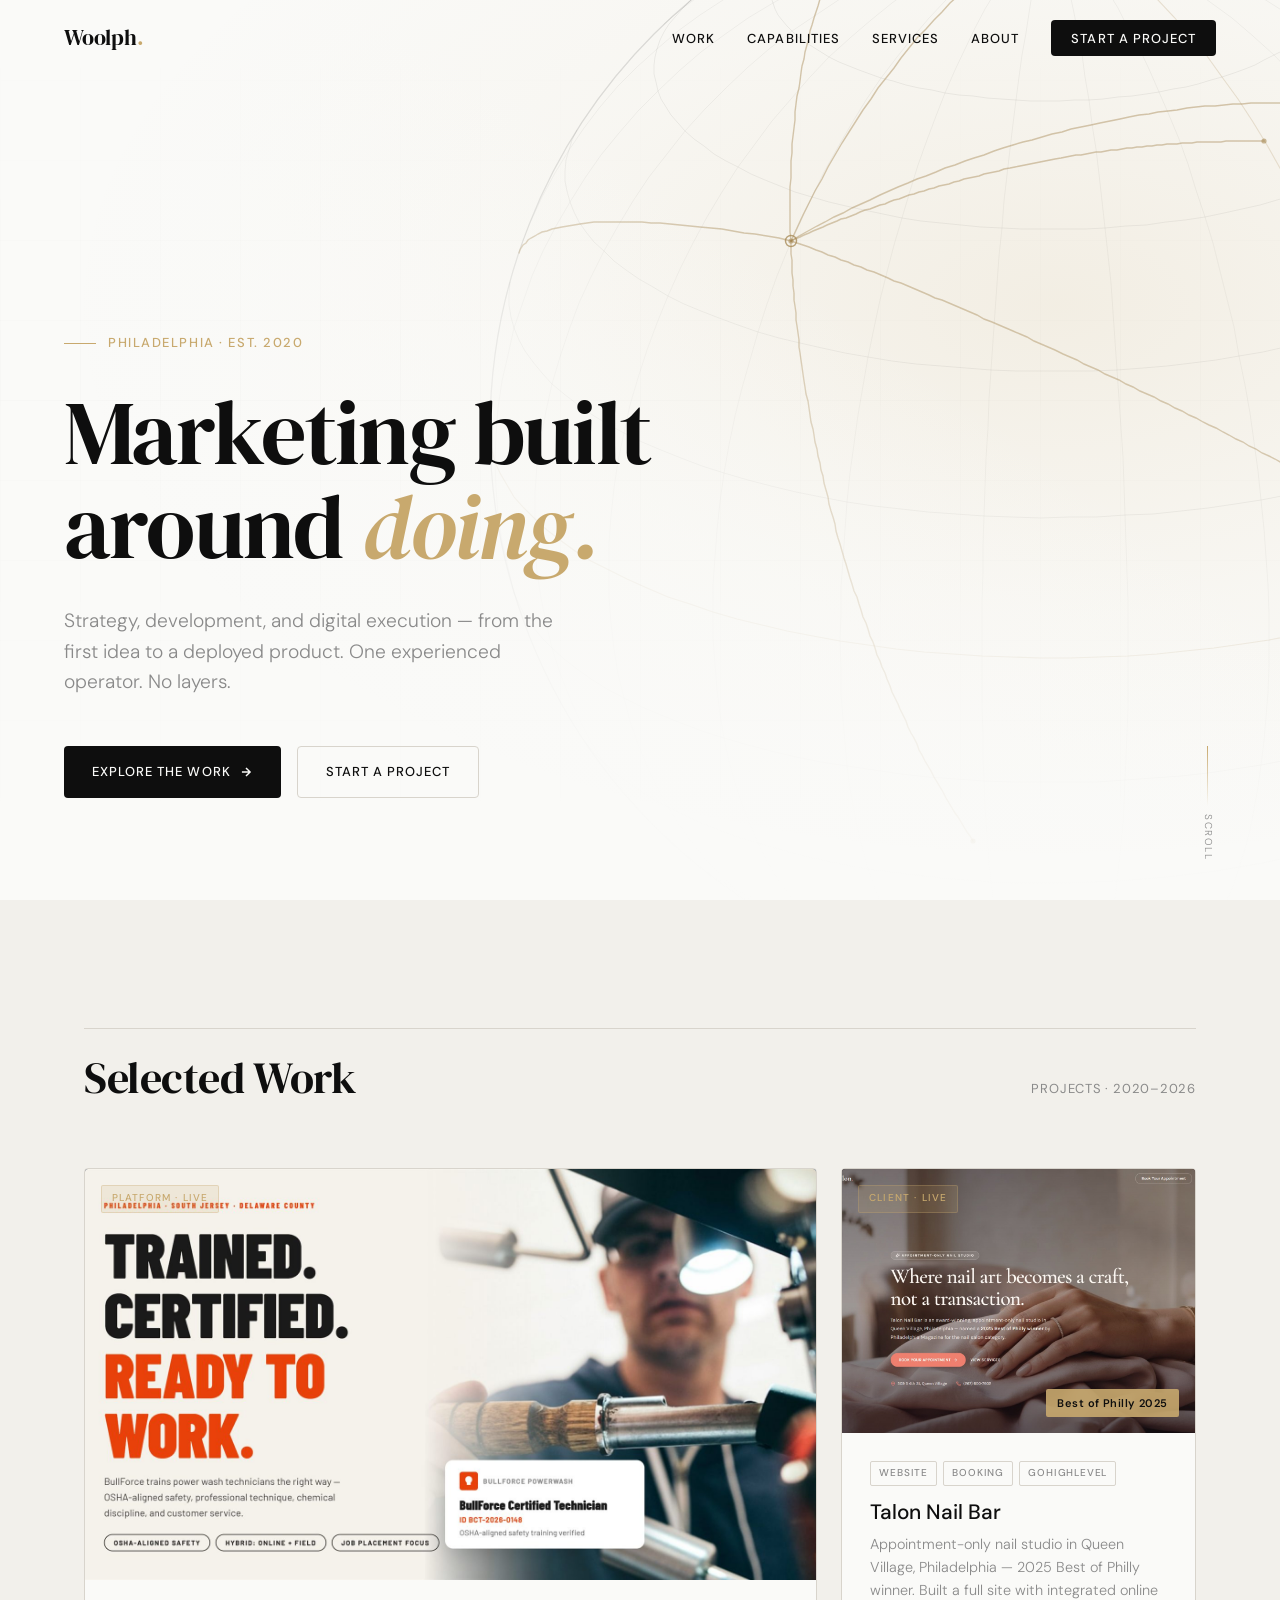
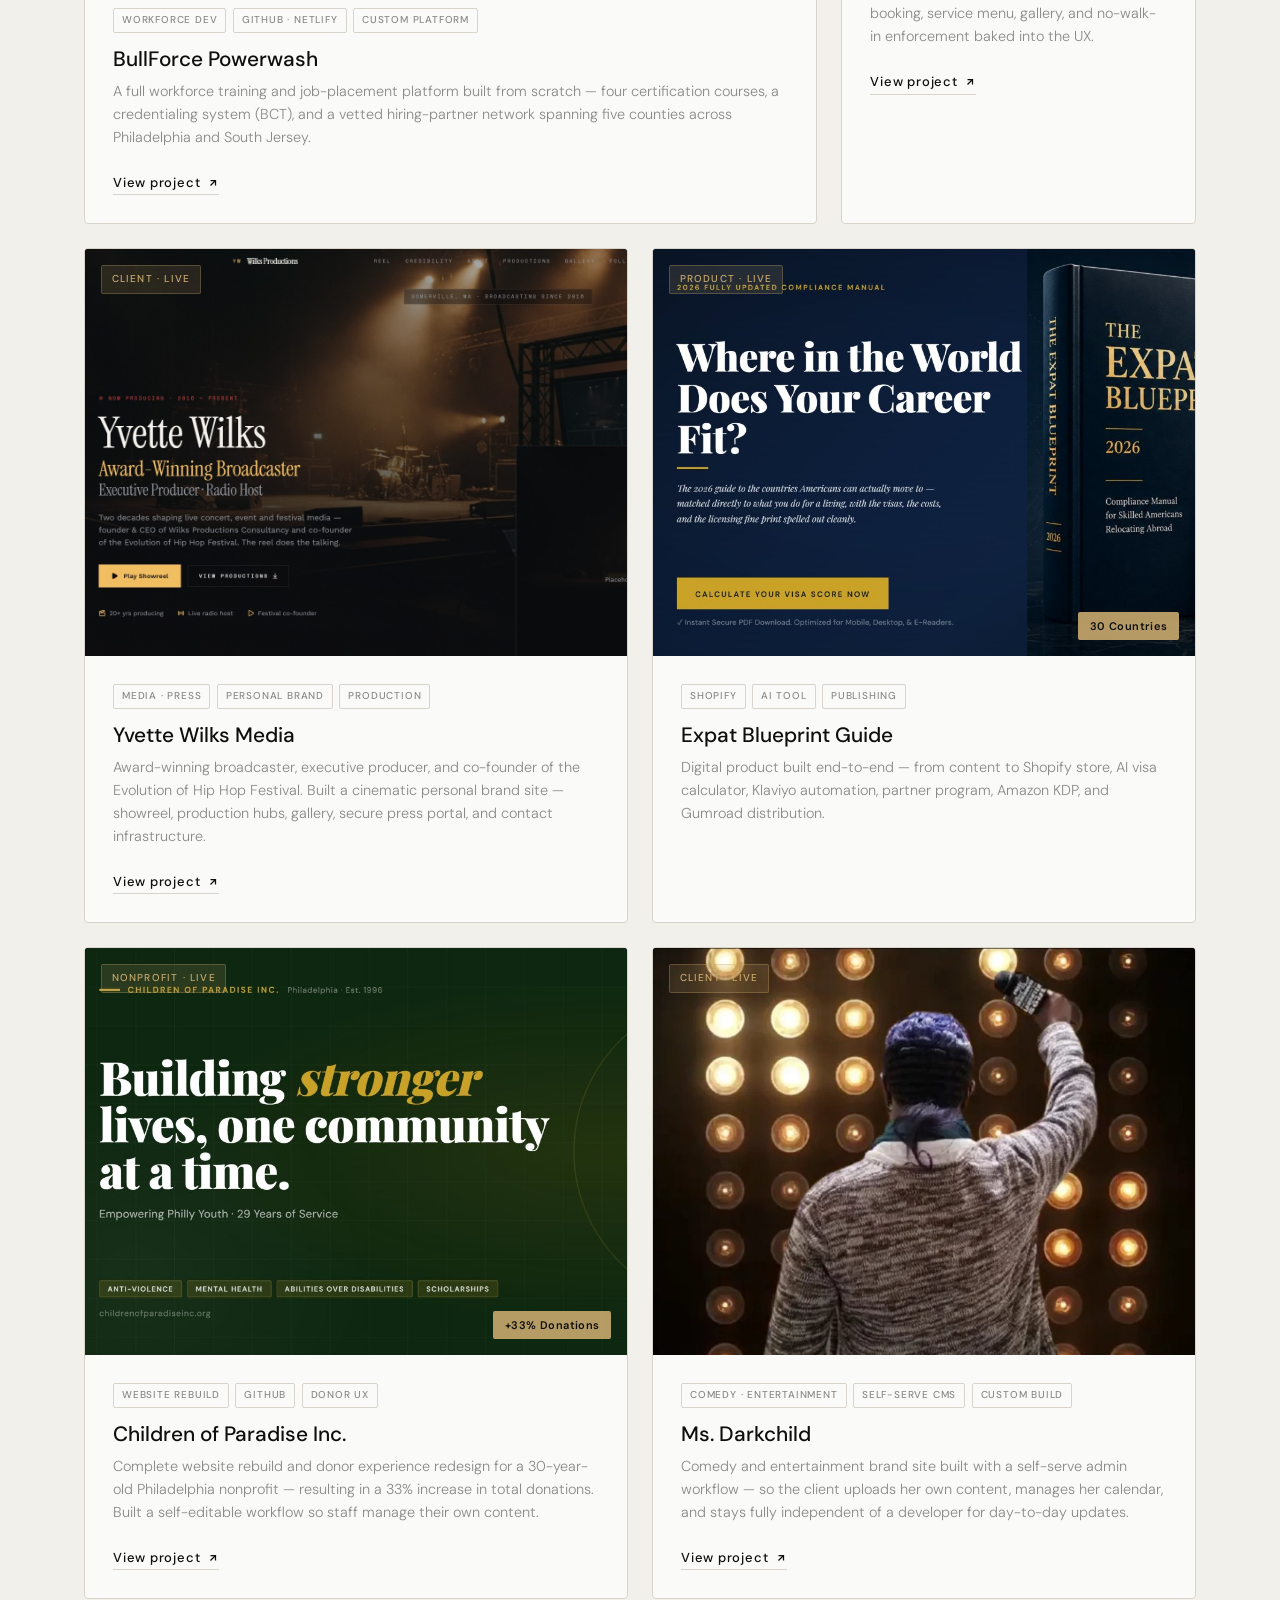
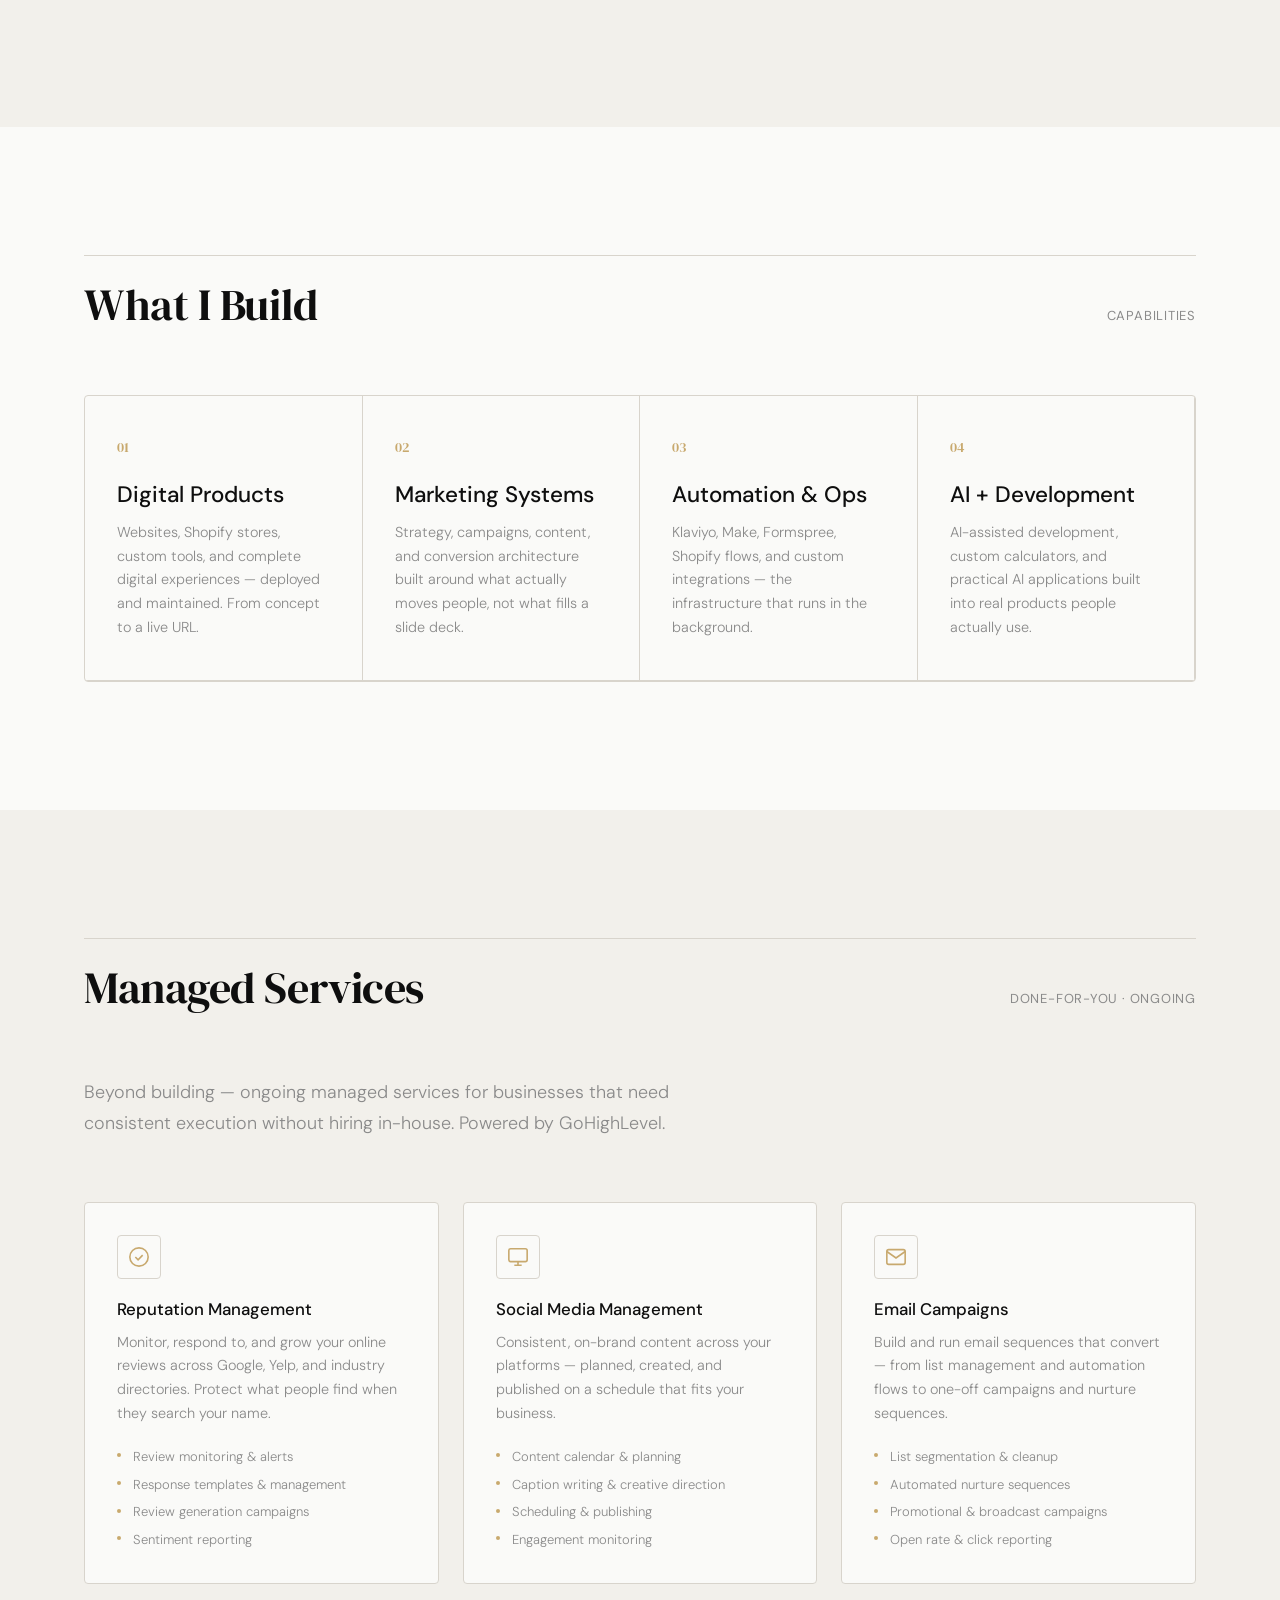
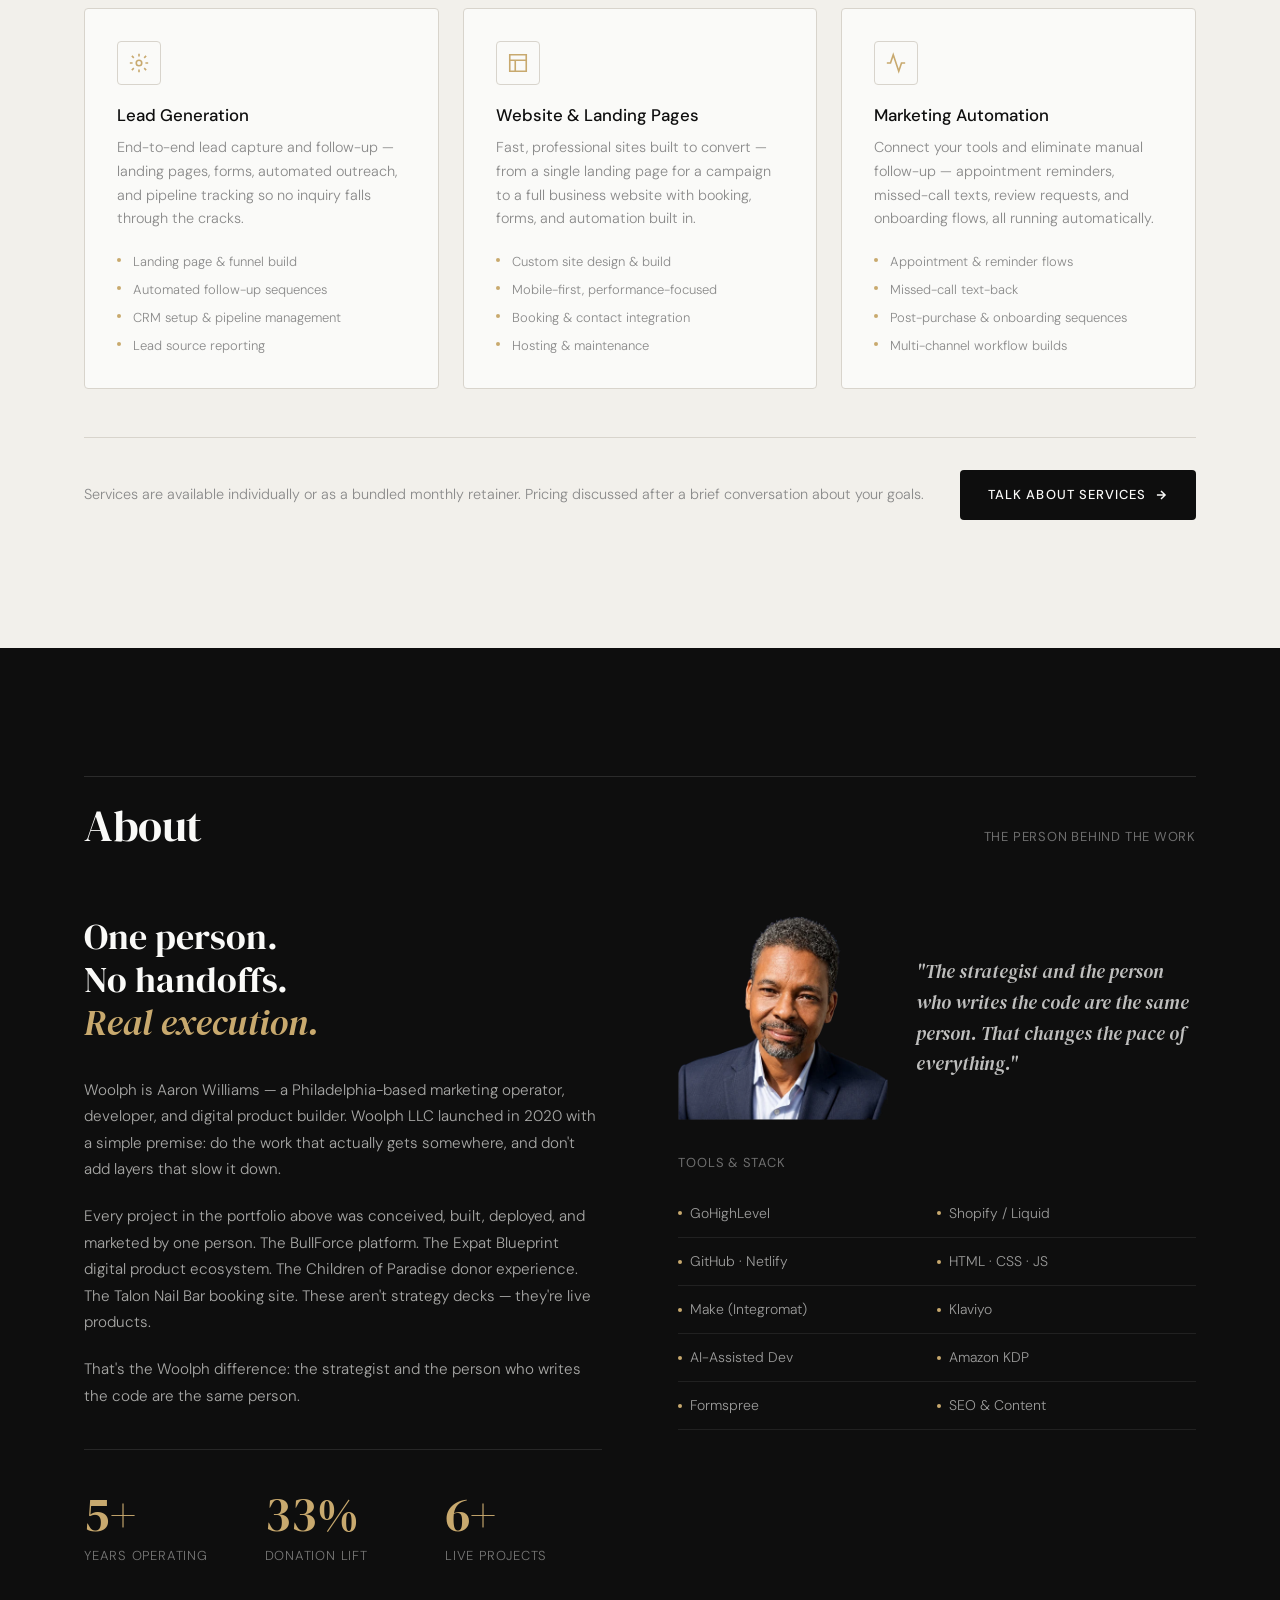
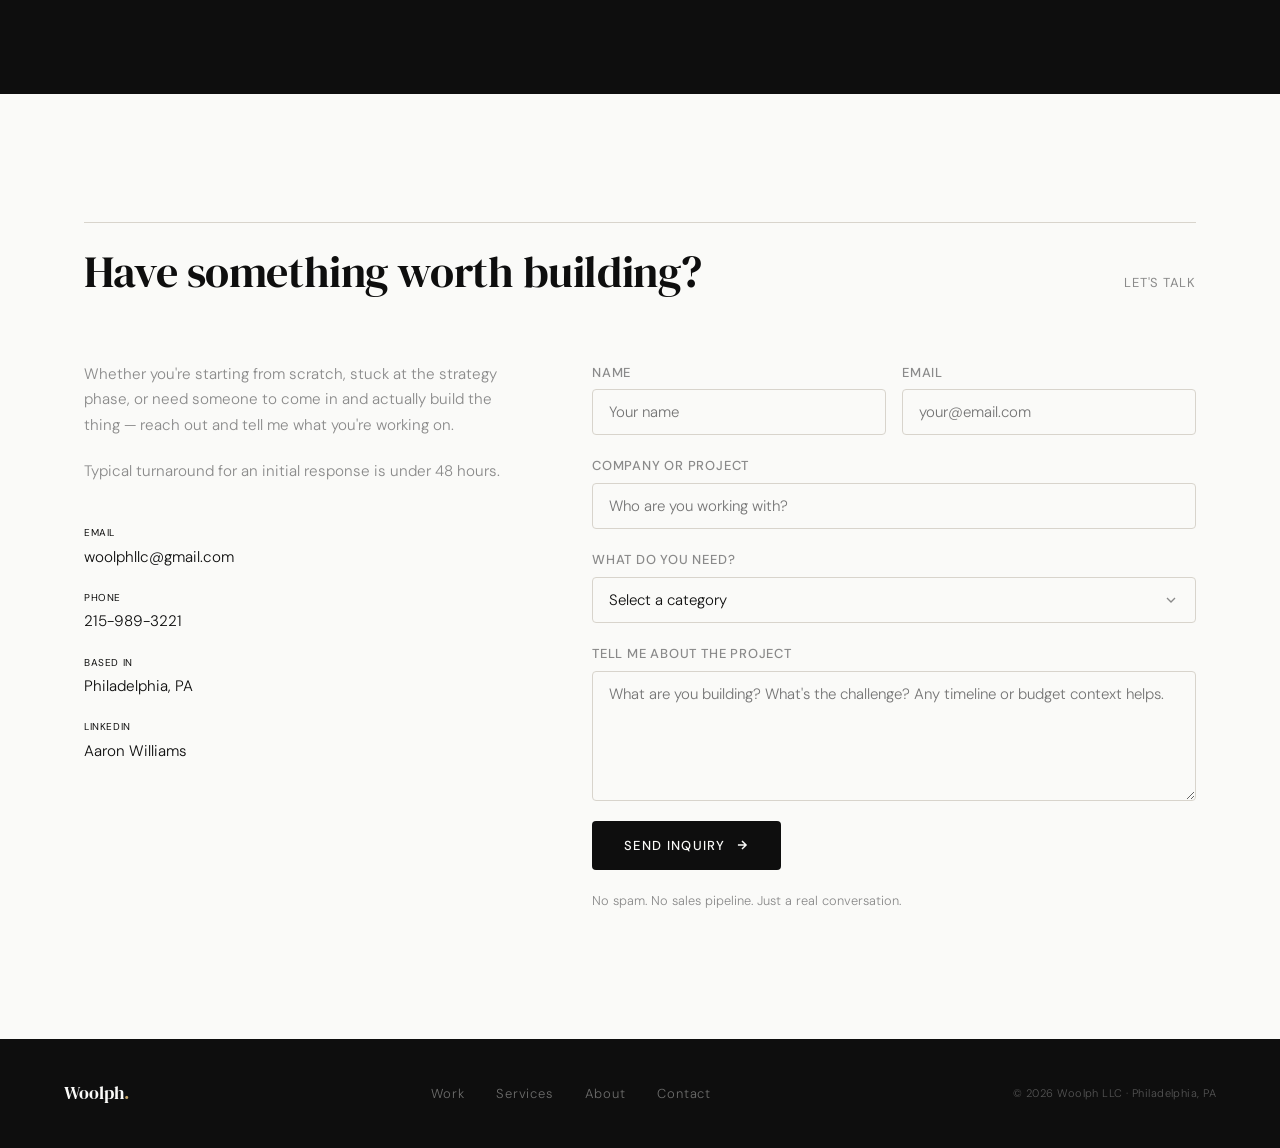
==== commit b2d05d40: "Remove project link from index.html Removed project link from the index.html file." ====
--- a/index.html
+++ b/index.html
@@ -274,10 +274,6 @@
               AI visa calculator, Klaviyo automation, partner program,
               Amazon KDP, and Gumroad distribution.
             </p>
-            <a href="https://expatblueprintguide.store" target="_blank" rel="noopener" class="project-link">
-              View project
-              <svg width="12" height="12" viewBox="0 0 24 24" fill="none" stroke="currentColor" stroke-width="2.5" aria-hidden="true"><path d="M7 17L17 7M7 7h10v10"/></svg>
-            </a>
           </div>
         </article>
 
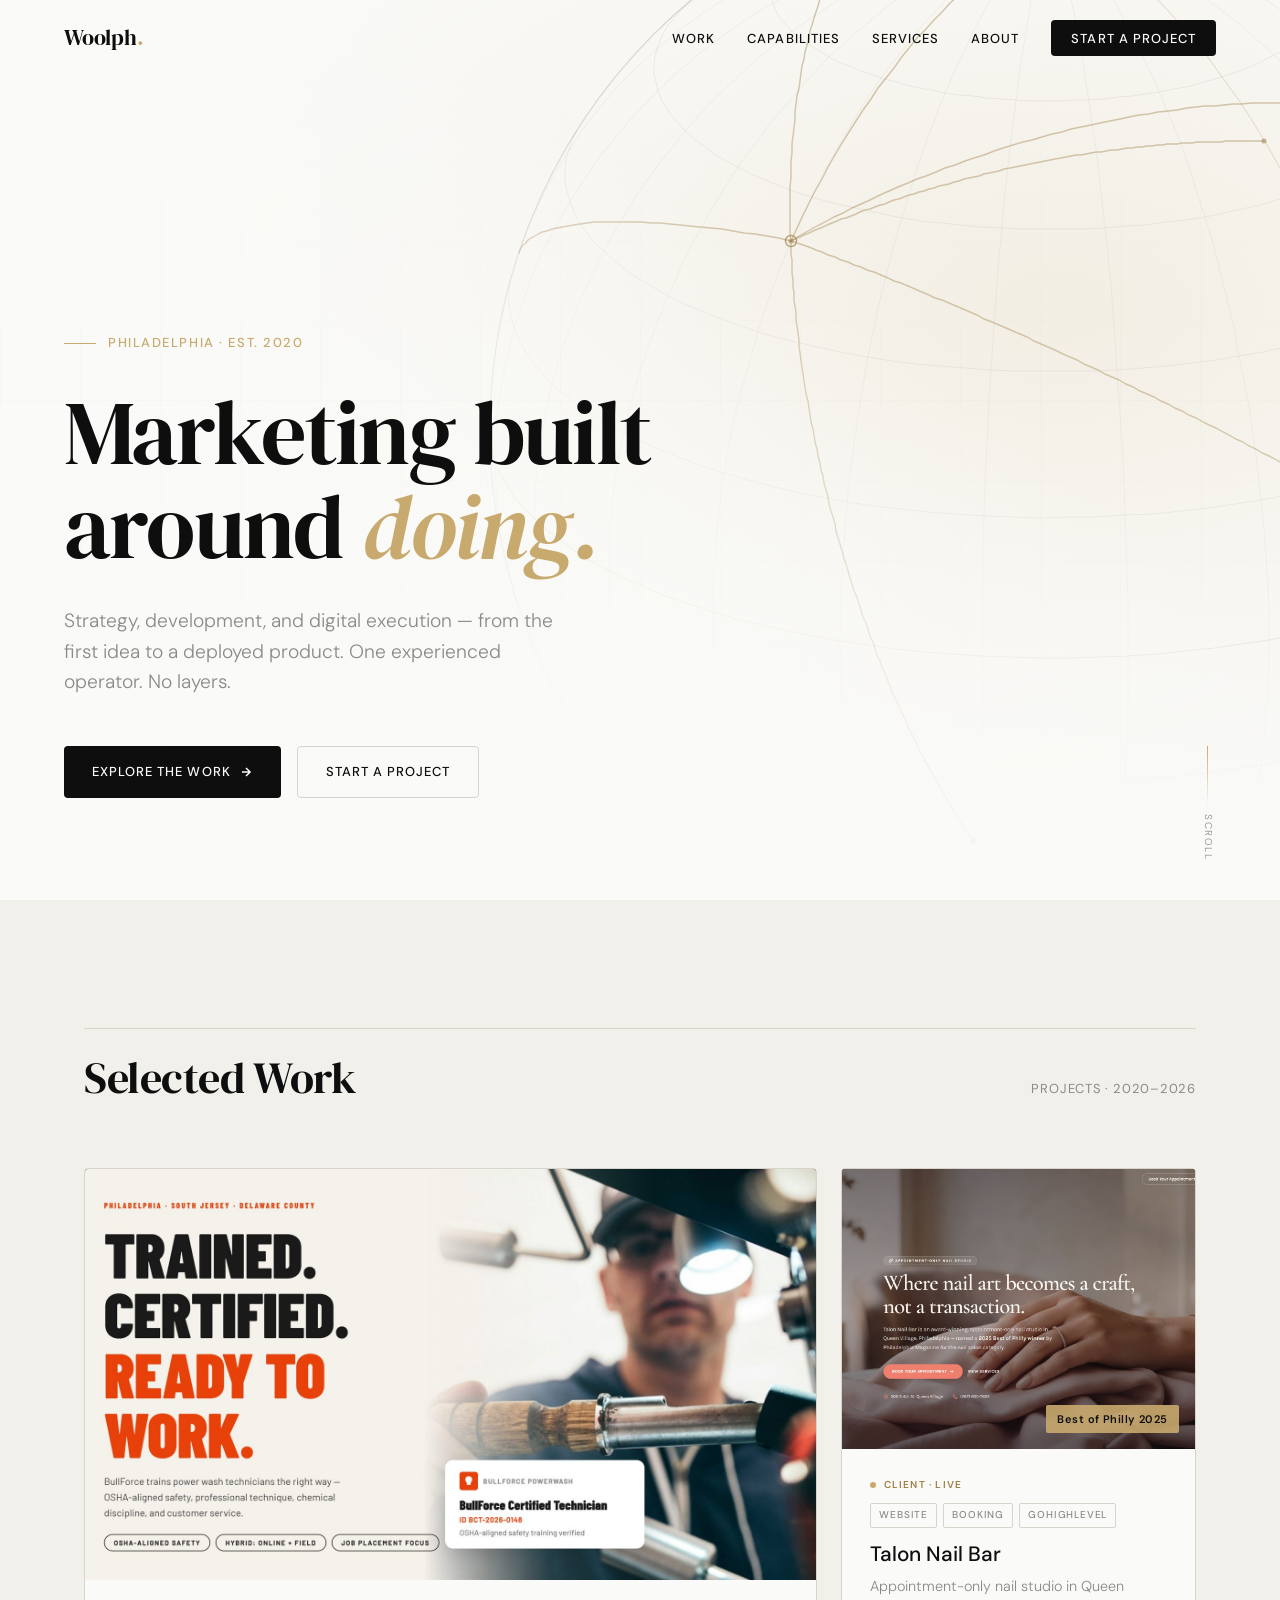
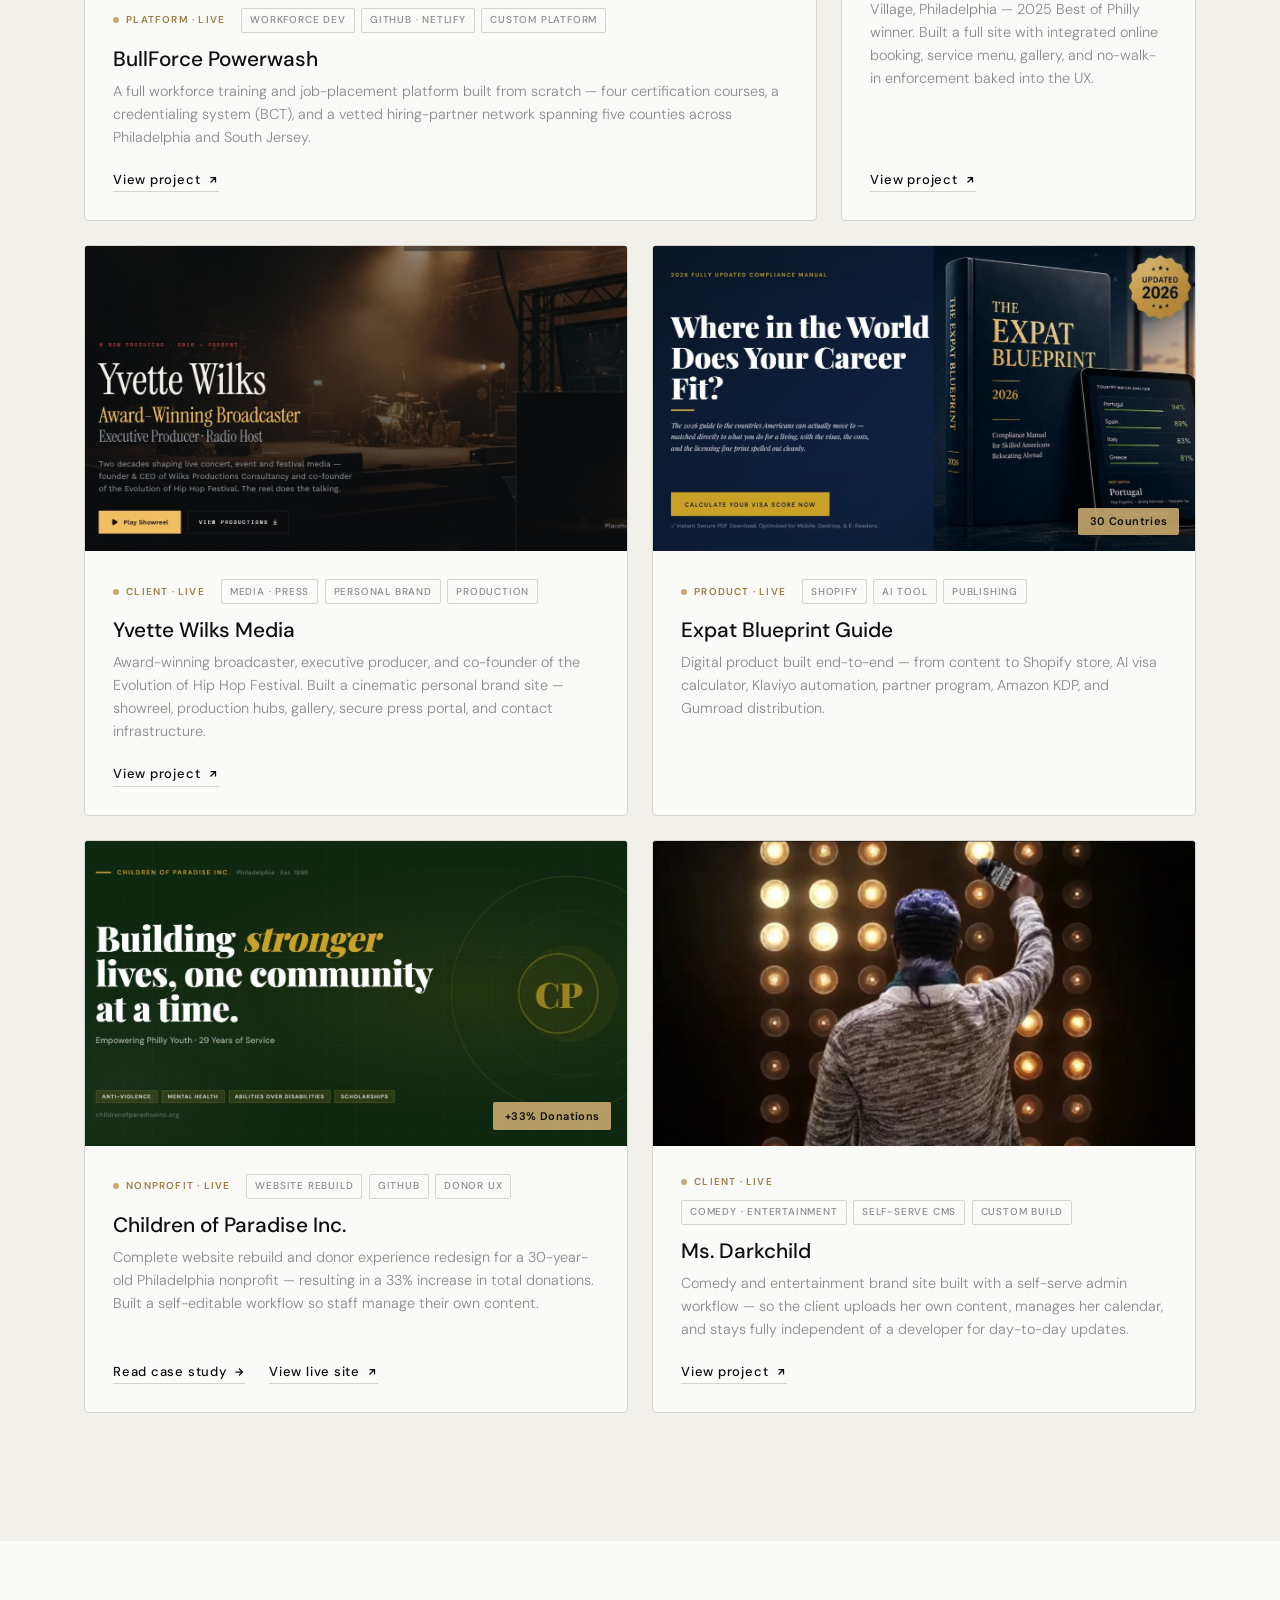
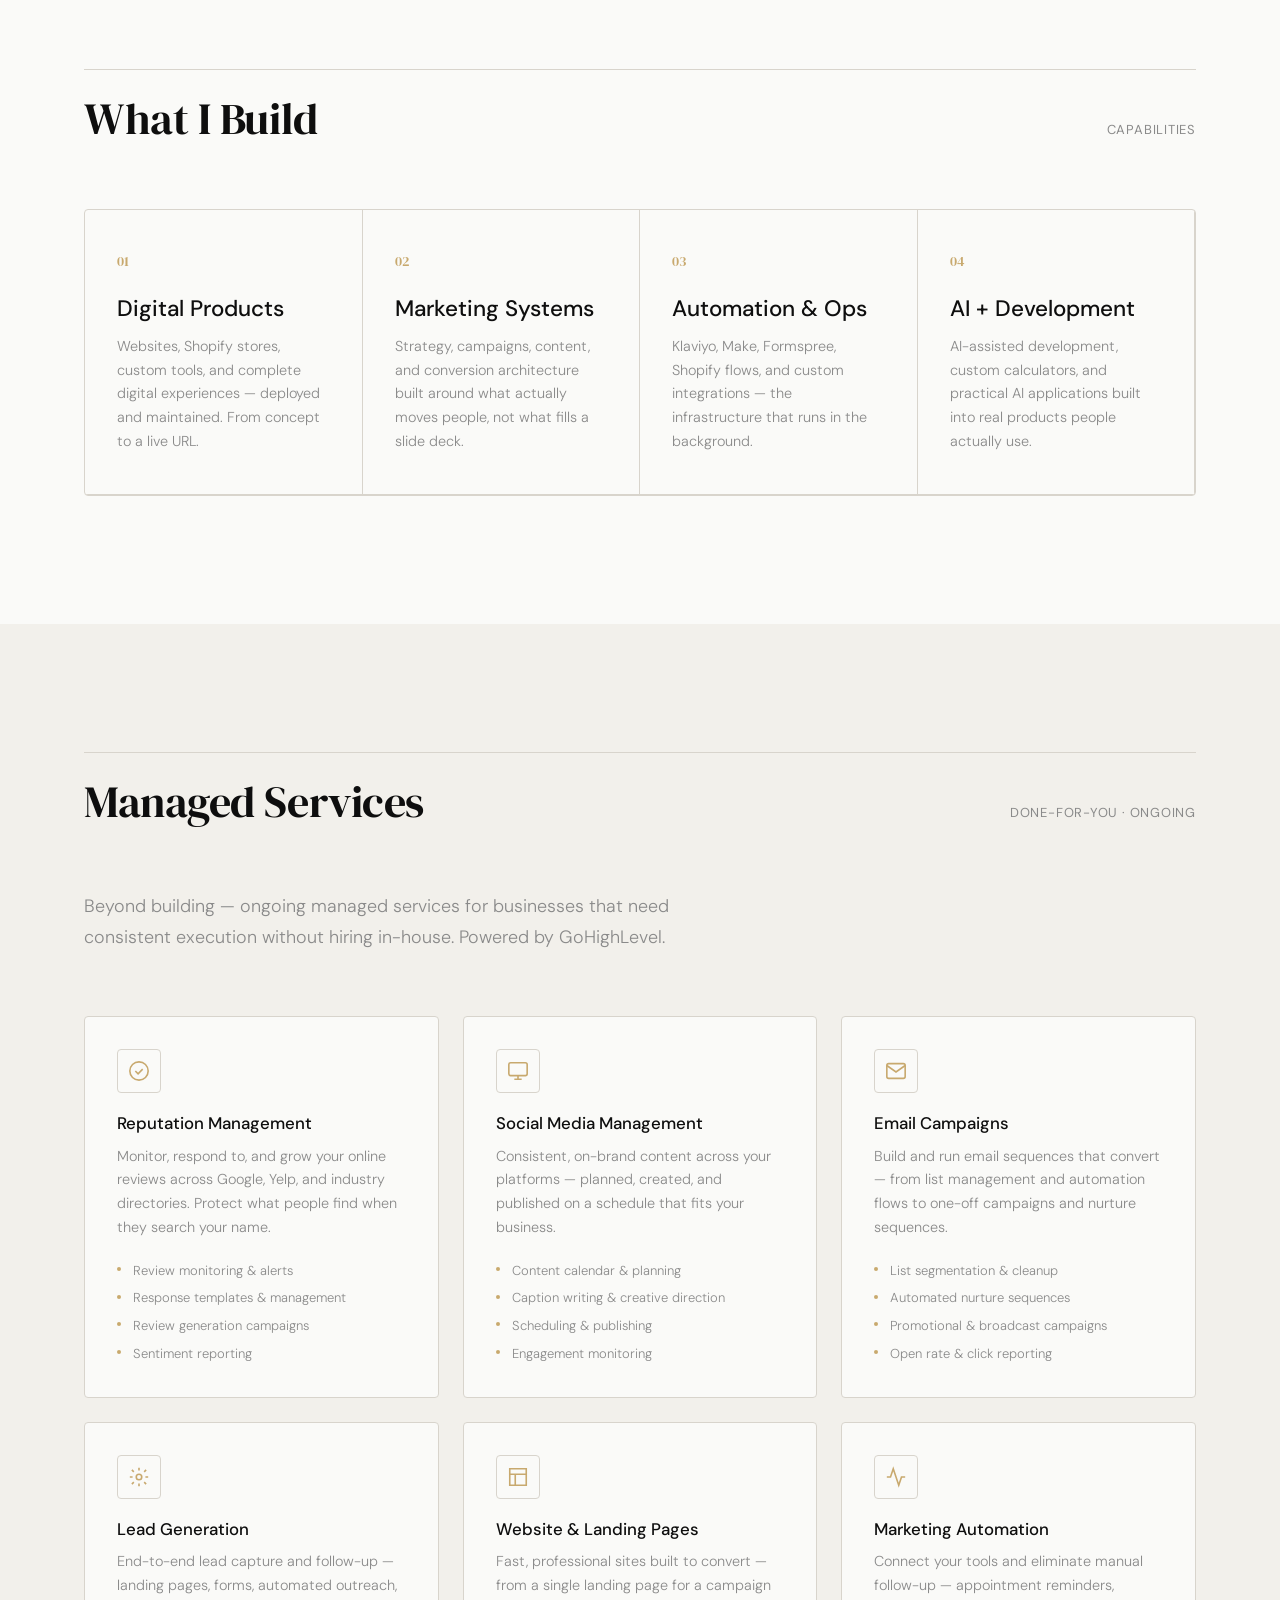
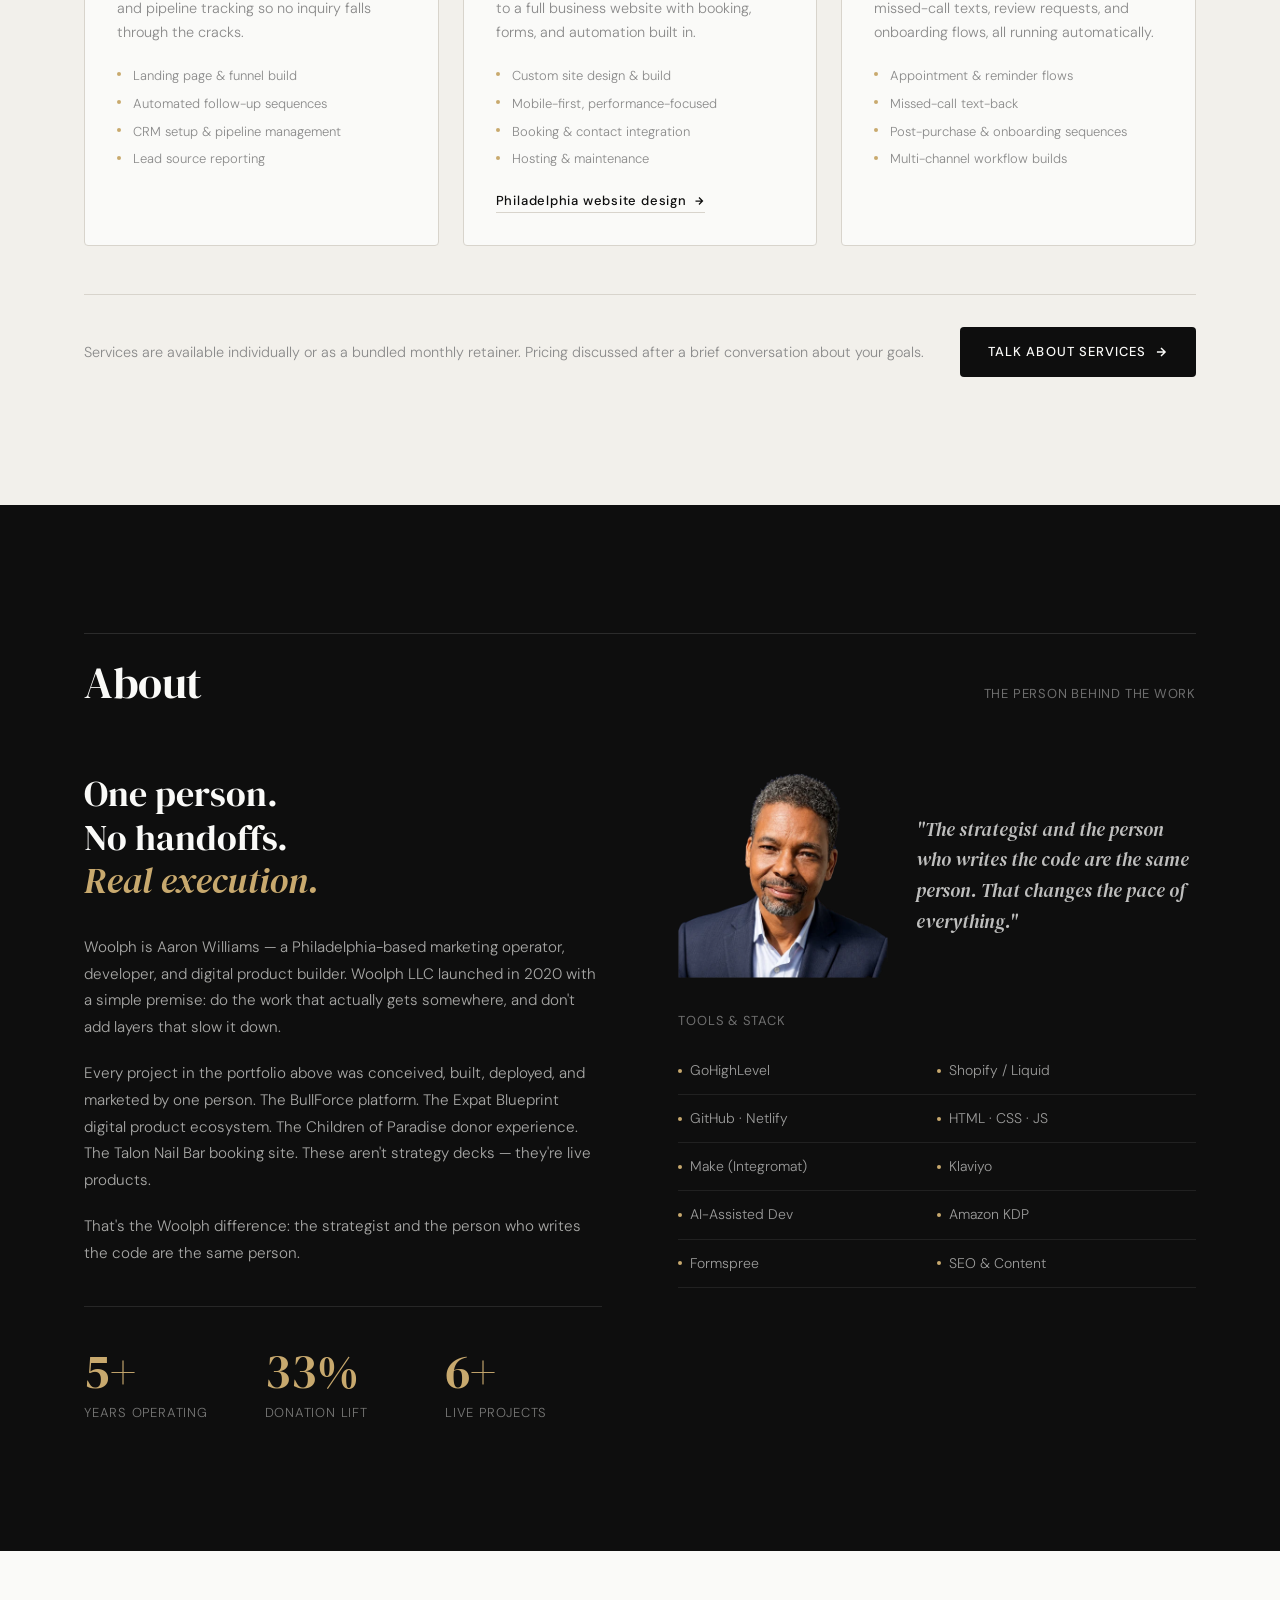
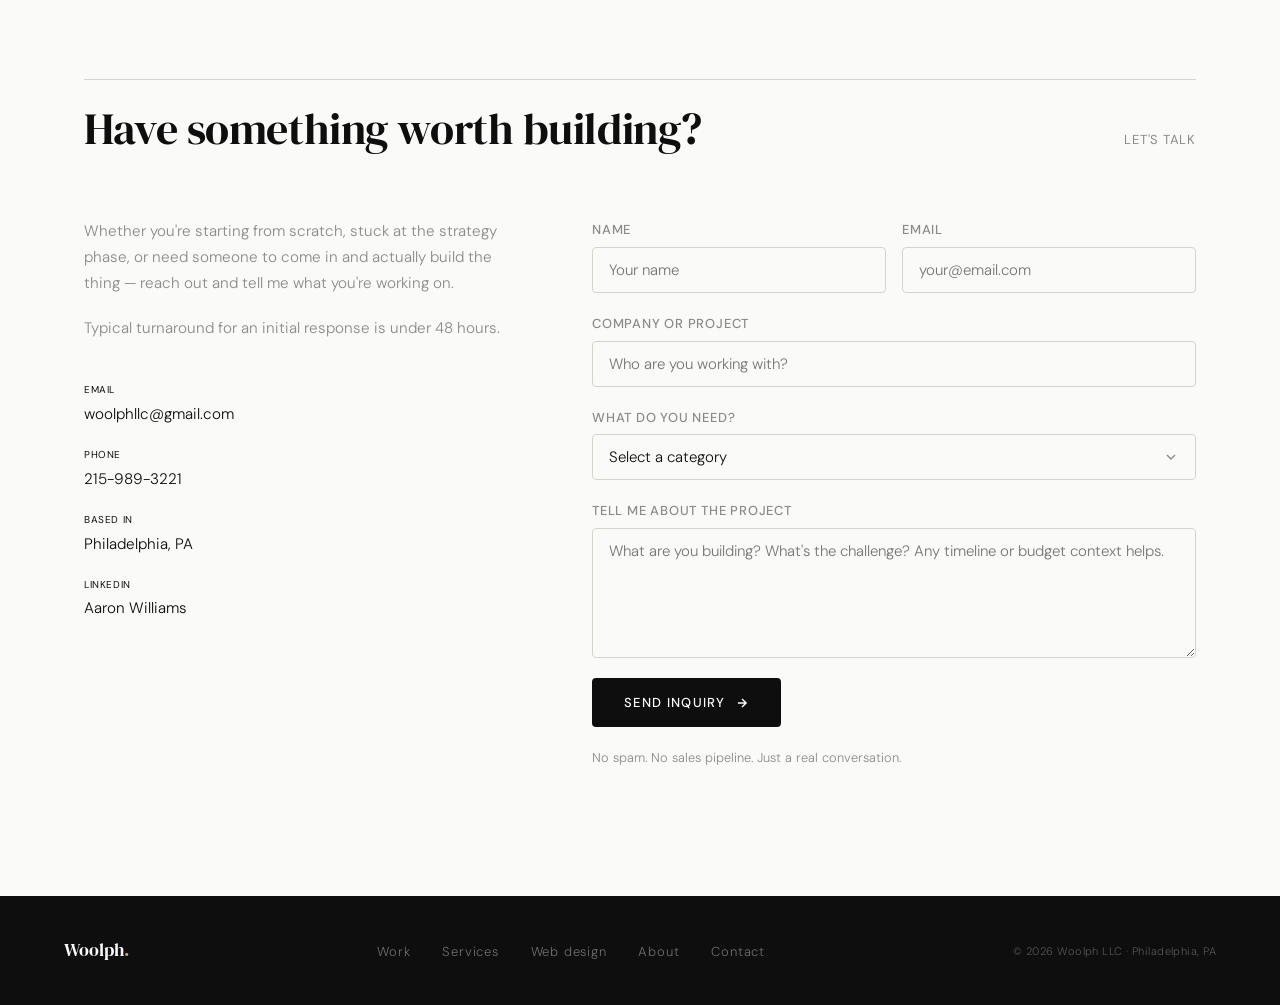
==== commit 102289d4: "On-page SEO pass: head/meta/schema, sitemap, card fixes, service + case study pages - Homepage: keyw" ====
--- a/index.html
+++ b/index.html
@@ -3,25 +3,103 @@
 <head>
   <meta charset="UTF-8" />
   <meta name="viewport" content="width=device-width, initial-scale=1.0" />
-  <meta name="description" content="Woolph — Independent marketing strategy, development, and digital execution. Built from Philadelphia." />
+  <title>Woolph Marketing | Philadelphia Web Design &amp; Automation</title>
+  <meta name="description" content="Independent Philadelphia marketing studio building custom websites, booking, and marketing automation for local businesses. One operator, no handoffs." />
+  <link rel="canonical" href="https://woolph.marketing/" />
+  <meta name="robots" content="index, follow, max-image-preview:large" />
   <meta name="theme-color" content="#0E0E0E" />
 
+  <link rel="icon" href="/favicon.svg" type="image/svg+xml" />
+
   <!-- Open Graph -->
-  <meta property="og:title" content="Woolph — Marketing Built Around Doing" />
-  <meta property="og:description" content="Independent marketing strategy, development, and digital execution for businesses and ideas that need to get somewhere." />
+  <meta property="og:site_name" content="Woolph Marketing" />
+  <meta property="og:locale" content="en_US" />
+  <meta property="og:title" content="Woolph Marketing — Marketing Built Around Doing" />
+  <meta property="og:description" content="Independent Philadelphia marketing studio: custom websites, booking, and marketing automation for businesses that need to get somewhere." />
   <meta property="og:type" content="website" />
-  <meta property="og:url" content="https://woolph.marketing" />
+  <meta property="og:url" content="https://woolph.marketing/" />
   <meta property="og:image" content="https://woolph.marketing/images/og-image.png" />
   <meta property="og:image:type" content="image/png" />
   <meta property="og:image:width" content="1200" />
   <meta property="og:image:height" content="630" />
   <meta property="og:image:alt" content="Woolph — Marketing built around doing." />
 
-  <title>Woolph — Marketing Built Around Doing</title>
+  <!-- Twitter / X -->
+  <meta name="twitter:card" content="summary_large_image" />
+  <meta name="twitter:title" content="Woolph Marketing — Marketing Built Around Doing" />
+  <meta name="twitter:description" content="Independent Philadelphia marketing studio: custom websites, booking, and marketing automation for businesses that need to get somewhere." />
+  <meta name="twitter:image" content="https://woolph.marketing/images/og-image.png" />
+
+  <!-- Structured data: service-area business (no public street address) -->
+  <script type="application/ld+json">
+  {
+    "@context": "https://schema.org",
+    "@graph": [
+      {
+        "@type": "WebSite",
+        "@id": "https://woolph.marketing/#website",
+        "url": "https://woolph.marketing/",
+        "name": "Woolph Marketing",
+        "inLanguage": "en-US",
+        "publisher": { "@id": "https://woolph.marketing/#business" }
+      },
+      {
+        "@type": "ProfessionalService",
+        "@id": "https://woolph.marketing/#business",
+        "name": "Woolph Marketing",
+        "alternateName": ["Woolph", "Woolph LLC"],
+        "legalName": "Woolph LLC",
+        "url": "https://woolph.marketing/",
+        "image": "https://woolph.marketing/images/og-image.png",
+        "description": "Independent Philadelphia marketing studio building custom websites, online booking, and marketing automation for local businesses, nonprofits, and personal brands.",
+        "telephone": "+1-215-989-3221",
+        "email": "woolphllc@gmail.com",
+        "foundingDate": "2020",
+        "address": {
+          "@type": "PostalAddress",
+          "addressLocality": "Philadelphia",
+          "addressRegion": "PA",
+          "addressCountry": "US"
+        },
+        "areaServed": [
+          { "@type": "City", "name": "Philadelphia" },
+          { "@type": "State", "name": "Pennsylvania" }
+        ],
+        "founder": {
+          "@type": "Person",
+          "@id": "https://woolph.marketing/#aaron-williams",
+          "name": "Aaron Williams",
+          "sameAs": ["https://www.linkedin.com/in/aaron-williams-388862427"]
+        },
+        "knowsAbout": [
+          "Web design",
+          "Marketing automation",
+          "GoHighLevel",
+          "Local SEO",
+          "Shopify",
+          "Email marketing"
+        ],
+        "hasOfferCatalog": {
+          "@type": "OfferCatalog",
+          "name": "Woolph Marketing services",
+          "itemListElement": [
+            { "@type": "Offer", "itemOffered": { "@type": "Service", "name": "Website & landing page design", "url": "https://woolph.marketing/services/web-design-philadelphia/" } },
+            { "@type": "Offer", "itemOffered": { "@type": "Service", "name": "Marketing automation" } },
+            { "@type": "Offer", "itemOffered": { "@type": "Service", "name": "Lead generation" } },
+            { "@type": "Offer", "itemOffered": { "@type": "Service", "name": "Reputation management" } },
+            { "@type": "Offer", "itemOffered": { "@type": "Service", "name": "Social media management" } },
+            { "@type": "Offer", "itemOffered": { "@type": "Service", "name": "Email campaigns" } }
+          ]
+        }
+      }
+    ]
+  }
+  </script>
 
   <link rel="preconnect" href="https://fonts.googleapis.com" />
   <link rel="preconnect" href="https://fonts.gstatic.com" crossorigin />
-  <link rel="stylesheet" href="style.css" />
+  <link rel="stylesheet" href="https://fonts.googleapis.com/css2?family=DM+Serif+Display:ital@0;1&family=DM+Sans:ital,opsz,wght@0,9..40,300;0,9..40,400;0,9..40,500;0,9..40,600;1,9..40,300&display=swap" />
+  <link rel="stylesheet" href="/style.css" />
 </head>
 
 <body>
@@ -174,11 +252,11 @@
         <!-- BullForce — FEATURED -->
         <article class="project-card featured reveal reveal-delay-1">
           <div class="project-visual pv-bullforce">
-            <img src="images/bullforce-card.jpg" alt="BullForce Powerwash platform screenshot" class="project-img" />
-            <span class="project-badge">Platform · Live</span>
+            <img src="images/bullforce-card.jpg" alt="BullForce Powerwash training and job-placement platform homepage" class="project-img" width="1600" height="900" loading="lazy" decoding="async" />
           </div>
           <div class="project-body">
             <div class="project-meta">
+              <span class="project-badge">Platform · Live</span>
               <div class="project-tags">
                 <span class="project-tag">Workforce Dev</span>
                 <span class="project-tag">GitHub · Netlify</span>
@@ -201,12 +279,12 @@
         <!-- Talon Nail Bar — SECONDARY -->
         <article class="project-card secondary reveal reveal-delay-2">
           <div class="project-visual pv-talon">
-            <img src="images/talon-card.jpg" alt="Talon Nail Bar website hero section" class="project-img" />
-            <span class="project-badge">Client · Live</span>
+            <img src="images/talon-card.jpg" alt="Talon Nail Bar website hero with online booking for a Queen Village, Philadelphia studio" class="project-img" width="1218" height="914" loading="lazy" decoding="async" />
             <span class="project-result">Best of Philly 2025</span>
           </div>
           <div class="project-body">
             <div class="project-meta">
+              <span class="project-badge">Client · Live</span>
               <div class="project-tags">
                 <span class="project-tag">Website</span>
                 <span class="project-tag">Booking</span>
@@ -229,11 +307,11 @@
         <!-- Yvette Wilks — TERTIARY -->
         <article class="project-card tertiary reveal reveal-delay-1">
           <div class="project-visual pv-yvette">
-            <img src="images/yvette-card.jpg" alt="Yvette Wilks Media website hero section" class="project-img" />
-            <span class="project-badge">Client · Live</span>
+            <img src="images/yvette-card.jpg" alt="Yvette Wilks Media personal brand website hero" class="project-img" width="1226" height="920" loading="lazy" decoding="async" />
           </div>
           <div class="project-body">
             <div class="project-meta">
+              <span class="project-badge">Client · Live</span>
               <div class="project-tags">
                 <span class="project-tag">Media · Press</span>
                 <span class="project-tag">Personal Brand</span>
@@ -256,12 +334,12 @@
         <!-- Expat Blueprint — TERTIARY -->
         <article class="project-card tertiary reveal reveal-delay-2">
           <div class="project-visual pv-expat">
-            <img src="images/expat-card.jpg" alt="Expat Blueprint Guide product screenshot" class="project-img project-img--left" />
-            <span class="project-badge">Product · Live</span>
+            <img src="images/expat-card.jpg" alt="The Expat Blueprint Guide landing page with visa score calculator" class="project-img project-img--left" width="1200" height="675" loading="lazy" decoding="async" />
             <span class="project-result">30 Countries</span>
           </div>
           <div class="project-body">
             <div class="project-meta">
+              <span class="project-badge">Product · Live</span>
               <div class="project-tags">
                 <span class="project-tag">Shopify</span>
                 <span class="project-tag">AI Tool</span>
@@ -280,12 +358,12 @@
         <!-- Children of Paradise — TERTIARY -->
         <article class="project-card tertiary reveal reveal-delay-1">
           <div class="project-visual pv-nonprofit">
-            <img src="images/cop-card.jpg" alt="Children of Paradise Inc. website screenshot" class="project-img project-img--left" />
-            <span class="project-badge">Nonprofit · Live</span>
+            <img src="images/cop-card.jpg" alt="Children of Paradise Inc. nonprofit website homepage" class="project-img project-img--left" width="1200" height="675" loading="lazy" decoding="async" />
             <span class="project-result">+33% Donations</span>
           </div>
           <div class="project-body">
             <div class="project-meta">
+              <span class="project-badge">Nonprofit · Live</span>
               <div class="project-tags">
                 <span class="project-tag">Website Rebuild</span>
                 <span class="project-tag">GitHub</span>
@@ -298,21 +376,27 @@
               Philadelphia nonprofit — resulting in a 33% increase in total donations.
               Built a self-editable workflow so staff manage their own content.
             </p>
-            <a href="https://childrenofparadiseinc.org" target="_blank" rel="noopener" class="project-link">
-              View project
-              <svg width="12" height="12" viewBox="0 0 24 24" fill="none" stroke="currentColor" stroke-width="2.5" aria-hidden="true"><path d="M7 17L17 7M7 7h10v10"/></svg>
-            </a>
+            <div class="project-links">
+              <a href="/work/children-of-paradise/" class="project-link">
+                Read case study
+                <svg width="12" height="12" viewBox="0 0 24 24" fill="none" stroke="currentColor" stroke-width="2.5" aria-hidden="true"><path d="M5 12h14M12 5l7 7-7 7"/></svg>
+              </a>
+              <a href="https://childrenofparadiseinc.org" target="_blank" rel="noopener" class="project-link">
+                View live site
+                <svg width="12" height="12" viewBox="0 0 24 24" fill="none" stroke="currentColor" stroke-width="2.5" aria-hidden="true"><path d="M7 17L17 7M7 7h10v10"/></svg>
+              </a>
+            </div>
           </div>
         </article>
 
         <!-- Ms. Darkchild — TERTIARY -->
         <article class="project-card tertiary reveal reveal-delay-1">
           <div class="project-visual pv-darkchild">
-            <img src="images/darkchild-card.jpg" alt="Ms. Darkchild comedy brand site screenshot" class="project-img" />
-            <span class="project-badge">Client · Live</span>
+            <img src="images/darkchild-card.jpg" alt="Ms. Darkchild comedy brand website hero" class="project-img" width="1200" height="675" loading="lazy" decoding="async" />
           </div>
           <div class="project-body">
             <div class="project-meta">
+              <span class="project-badge">Client · Live</span>
               <div class="project-tags">
                 <span class="project-tag">Comedy · Entertainment</span>
                 <span class="project-tag">Self-Serve CMS</span>
@@ -459,6 +543,10 @@
             <li>Booking &amp; contact integration</li>
             <li>Hosting &amp; maintenance</li>
           </ul>
+          <a href="/services/web-design-philadelphia/" class="project-link service-more">
+            Philadelphia website design
+            <svg width="12" height="12" viewBox="0 0 24 24" fill="none" stroke="currentColor" stroke-width="2.5" aria-hidden="true"><path d="M5 12h14M12 5l7 7-7 7"/></svg>
+          </a>
         </div>
 
         <div class="service-card reveal reveal-delay-2">
@@ -691,6 +779,7 @@
       <ul class="footer-links" role="list">
         <li><a href="#work">Work</a></li>
         <li><a href="#services">Services</a></li>
+        <li><a href="/services/web-design-philadelphia/">Web design</a></li>
         <li><a href="#about">About</a></li>
         <li><a href="#contact">Contact</a></li>
       </ul>
--- a/style.css
+++ b/style.css
@@ -2,7 +2,8 @@
    WOOLPH MARKETING — style.css
    ============================================ */
 
-@import url('https://fonts.googleapis.com/css2?family=DM+Serif+Display:ital@0;1&family=DM+Sans:ital,opsz,wght@0,9..40,300;0,9..40,400;0,9..40,500;0,9..40,600;1,9..40,300&display=swap');
+/* Fonts load from a <link> in each page's <head> (faster than @import,
+   which delays discovery until this stylesheet has downloaded). */
 
 /* ============================================
    TOKENS
@@ -323,15 +324,29 @@
 .project-card.secondary { grid-column: span 4; }
 .project-card.tertiary  { grid-column: span 6; }
 
+/* Cards fill their grid row; the body takes the leftover space so the
+   link row sits at a consistent depth instead of leaving a dead gap. */
+.project-card { display: flex; flex-direction: column; }
+.project-body { flex: 1 1 auto; display: flex; flex-direction: column; }
+.project-body p { flex: 1 1 auto; }
+
 .project-visual {
   aspect-ratio: 16/9;
   background: var(--ink);
   position: relative;
   overflow: hidden;
   display: flex; align-items: center; justify-content: center;
-}
-.project-card.secondary .project-visual,
-.project-card.tertiary  .project-visual { aspect-ratio: 4/3; }
+  flex: none;
+}
+/* Tertiary cards use the full 16:9 so the screenshots (headline left,
+   product right) are no longer cropped. */
+/* The secondary card sits beside the taller featured card: let its visual
+   grow to fill the row instead of leaving empty space beneath the copy. */
+.project-card.secondary .project-visual {
+  aspect-ratio: auto;
+  flex: 1 1 auto;
+  min-height: 280px;
+}
 
 /* Project visual backgrounds */
 .pv-bullforce  { background: linear-gradient(135deg, #0a1628 0%, #1a3a6e 60%, #0d2244 100%); }
@@ -367,14 +382,21 @@
   user-select: none;
   line-height: 1;
 }
+/* Status pill lives in the card body, not over the screenshot: several
+   screenshots carry their own top-left text and bright areas, which the
+   old overlay collided with or washed out. */
 .project-badge {
-  position: absolute; top: 1rem; left: 1rem;
-  background: rgba(200,169,110,0.15);
-  border: 1px solid rgba(200,169,110,0.3);
-  color: var(--accent);
-  font-size: 10px; font-weight: 500;
+  display: inline-flex; align-items: center; gap: 0.45rem;
+  color: var(--accent-dk);
+  font-size: 10px; font-weight: 600;
   letter-spacing: 0.12em; text-transform: uppercase;
-  padding: 0.3rem 0.6rem; border-radius: 2px;
+  white-space: nowrap;
+}
+.project-badge::before {
+  content: '';
+  width: 6px; height: 6px; border-radius: 50%;
+  background: var(--accent);
+  flex-shrink: 0;
 }
 .project-result {
   position: absolute; bottom: 1rem; right: 1rem;
@@ -385,7 +407,7 @@
   letter-spacing: 0.04em;
 }
 .project-body { padding: 1.75rem; }
-.project-meta { display: flex; align-items: center; justify-content: space-between; margin-bottom: 0.75rem; }
+.project-meta { display: flex; align-items: center; flex-wrap: wrap; gap: 0.6rem 1rem; margin-bottom: 0.75rem; }
 .project-tags { display: flex; gap: 0.4rem; flex-wrap: wrap; }
 .project-tag {
   font-size: 10px; font-weight: 500;
@@ -397,11 +419,13 @@
 .project-body p { font-size: 0.9rem; color: var(--mid); line-height: 1.6; margin-bottom: 1.25rem; }
 .project-link {
   display: inline-flex; align-items: center; gap: 0.4rem;
+  align-self: flex-start;
   font-size: var(--small); font-weight: 500;
   letter-spacing: 0.06em; color: var(--ink);
   border-bottom: 1px solid var(--rule); padding-bottom: 1px;
   transition: border-color var(--fast), color var(--fast);
 }
+.project-links { display: flex; flex-wrap: wrap; gap: 0.75rem 1.5rem; }
 .project-link:hover { color: var(--accent); border-color: var(--accent); }
 .project-link:hover svg { transform: translate(2px, -2px); }
 .project-link svg { transition: transform var(--fast); }
@@ -702,6 +726,8 @@
   .project-card.featured,
   .project-card.secondary,
   .project-card.tertiary { grid-column: span 12; }
+  /* One column: the secondary visual goes back to a fixed ratio. */
+  .project-card.secondary .project-visual { aspect-ratio: 16/9; flex: none; min-height: 0; }
   .about-grid { grid-template-columns: 1fr; }
   .contact-grid { grid-template-columns: 1fr; }
   .form-row { grid-template-columns: 1fr; }
@@ -730,3 +756,84 @@
   *, *::before, *::after { animation-duration: 0.01ms !important; transition-duration: 0.01ms !important; }
   .reveal { opacity: 1; transform: none; }
 }
+
+/* ============================================
+   SUBPAGES — service + case study templates
+   ============================================ */
+:focus-visible { outline: 2px solid var(--accent-dk); outline-offset: 3px; }
+
+.page-hero {
+  padding: calc(var(--section-pad) + 2.5rem) 0 clamp(3rem, 6vw, 5rem);
+  background: radial-gradient(ellipse at 88% 0%, rgba(200,169,110,0.16), transparent 55%), var(--paper);
+}
+.breadcrumb {
+  display: flex; flex-wrap: wrap; gap: 0.5rem;
+  list-style: none; margin-bottom: 2rem;
+  font-size: var(--small); letter-spacing: 0.06em; text-transform: uppercase; color: var(--mid);
+}
+.breadcrumb li + li::before { content: '/'; margin-right: 0.5rem; color: var(--rule); }
+.breadcrumb a { transition: color var(--fast); }
+.breadcrumb a:hover { color: var(--accent-dk); }
+
+.page-title {
+  font-family: 'DM Serif Display', Georgia, serif;
+  font-weight: 400;
+  font-size: clamp(2.4rem, 5.6vw, 4.75rem);
+  line-height: 1.06; letter-spacing: -0.02em;
+  max-width: 920px;
+}
+.page-title em { font-style: italic; color: var(--accent); }
+.page-lead {
+  max-width: 640px; margin-top: 1.75rem;
+  font-size: clamp(1.05rem, 1.5vw, 1.25rem);
+  color: var(--mid); line-height: 1.65;
+}
+.page-actions { display: flex; gap: 1rem; flex-wrap: wrap; margin-top: 2.5rem; }
+
+.page-section { padding: clamp(3.5rem, 7vw, 6rem) 0; }
+.page-section.alt { background: var(--ash); }
+
+.prose { max-width: 680px; }
+.prose p { color: var(--mid); font-size: 0.98rem; line-height: 1.75; margin-bottom: 1.25rem; }
+.prose h3 { margin: 2rem 0 0.75rem; }
+.prose ul { list-style: none; display: flex; flex-direction: column; gap: 0.6rem; margin-bottom: 1.25rem; }
+.prose li { position: relative; padding-left: 1.1rem; color: var(--mid); font-size: 0.98rem; line-height: 1.65; }
+.prose li::before { content: ''; position: absolute; left: 0; top: 0.7em; width: 4px; height: 4px; border-radius: 50%; background: var(--accent); }
+
+.case-facts {
+  display: grid; grid-template-columns: repeat(auto-fit, minmax(210px, 1fr));
+  gap: 1px; background: var(--rule);
+  border: 1px solid var(--rule); border-radius: var(--card-r); overflow: hidden;
+  margin-top: 3rem;
+}
+.case-facts > div { background: var(--paper); padding: 1.5rem 1.75rem; }
+.case-facts dt { font-size: 10px; font-weight: 500; letter-spacing: 0.12em; text-transform: uppercase; color: var(--mid); margin-bottom: 0.5rem; }
+.case-facts dd { font-size: 0.95rem; line-height: 1.5; }
+.case-facts .case-result { font-family: 'DM Serif Display', Georgia, serif; font-size: clamp(2.25rem, 4.5vw, 3.25rem); line-height: 1; color: var(--accent-dk); }
+
+.case-figure { border: 1px solid var(--rule); border-radius: var(--card-r); overflow: hidden; background: var(--ink); }
+.case-figure img { width: 100%; height: auto; }
+.case-figure figcaption { padding: 0.85rem 1.25rem; font-size: var(--small); color: var(--mid); background: var(--paper); border-top: 1px solid var(--rule); }
+
+.proof-grid { display: grid; grid-template-columns: repeat(auto-fit, minmax(280px, 1fr)); gap: 1.5rem; }
+
+.faq { max-width: 820px; }
+.faq details { border-top: 1px solid var(--rule); padding: 1.25rem 0; }
+.faq details:last-child { border-bottom: 1px solid var(--rule); }
+.faq summary {
+  cursor: pointer; list-style: none;
+  display: flex; justify-content: space-between; align-items: baseline; gap: 1rem;
+  font-weight: 500; font-size: 1.02rem;
+}
+.faq summary::-webkit-details-marker { display: none; }
+.faq summary::after { content: '+'; color: var(--accent-dk); font-size: 1.4rem; line-height: 1; flex-shrink: 0; }
+.faq details[open] summary::after { content: '–'; }
+.faq details p { color: var(--mid); margin-top: 0.9rem; font-size: 0.95rem; line-height: 1.7; max-width: 640px; }
+
+.cta-band { background: var(--ink); color: var(--paper); padding: clamp(4rem, 8vw, 6.5rem) 0; }
+.cta-band h2 { max-width: 20ch; }
+.cta-band p { color: rgba(250,250,248,0.65); max-width: 560px; margin: 1.25rem 0 2rem; line-height: 1.7; }
+.cta-band .btn-primary { background: var(--accent); color: var(--ink); }
+.cta-band .btn-primary:hover { background: var(--paper); }
+
+.service-more { margin-top: 1.25rem; }
